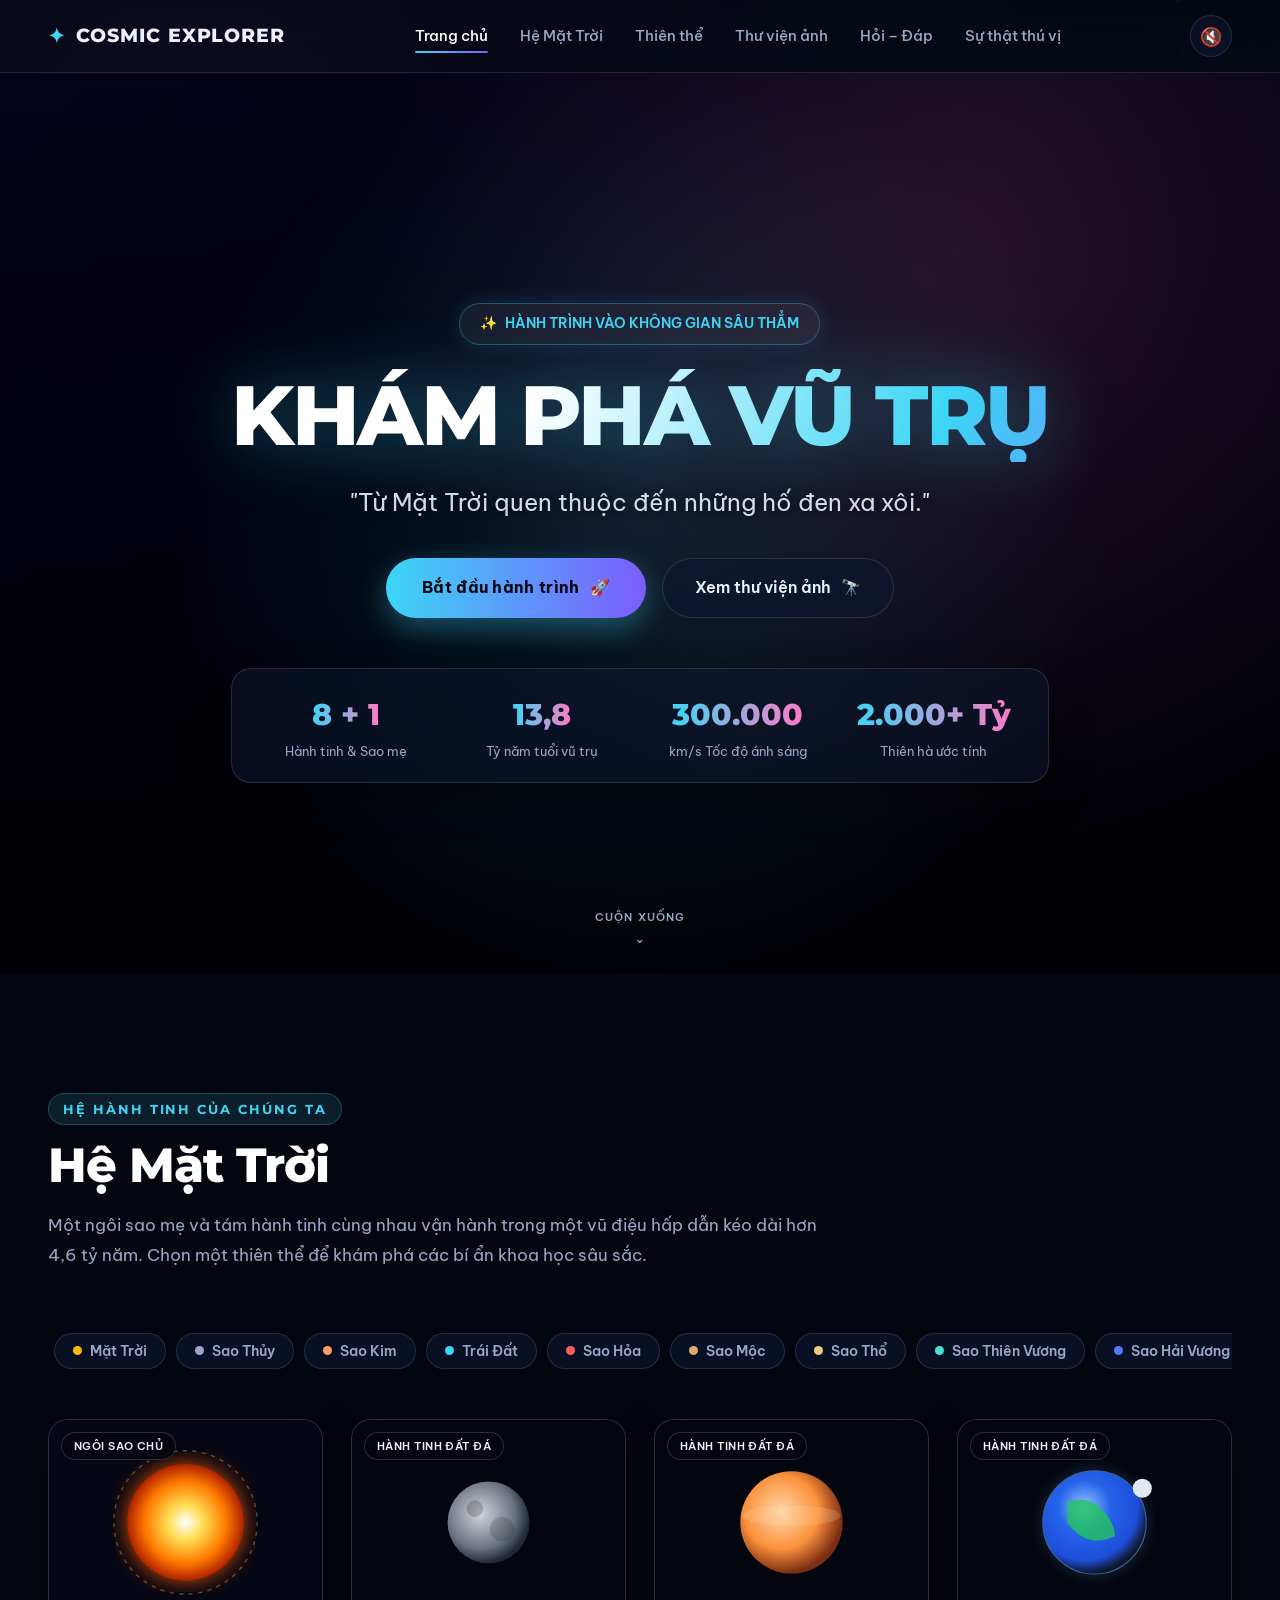
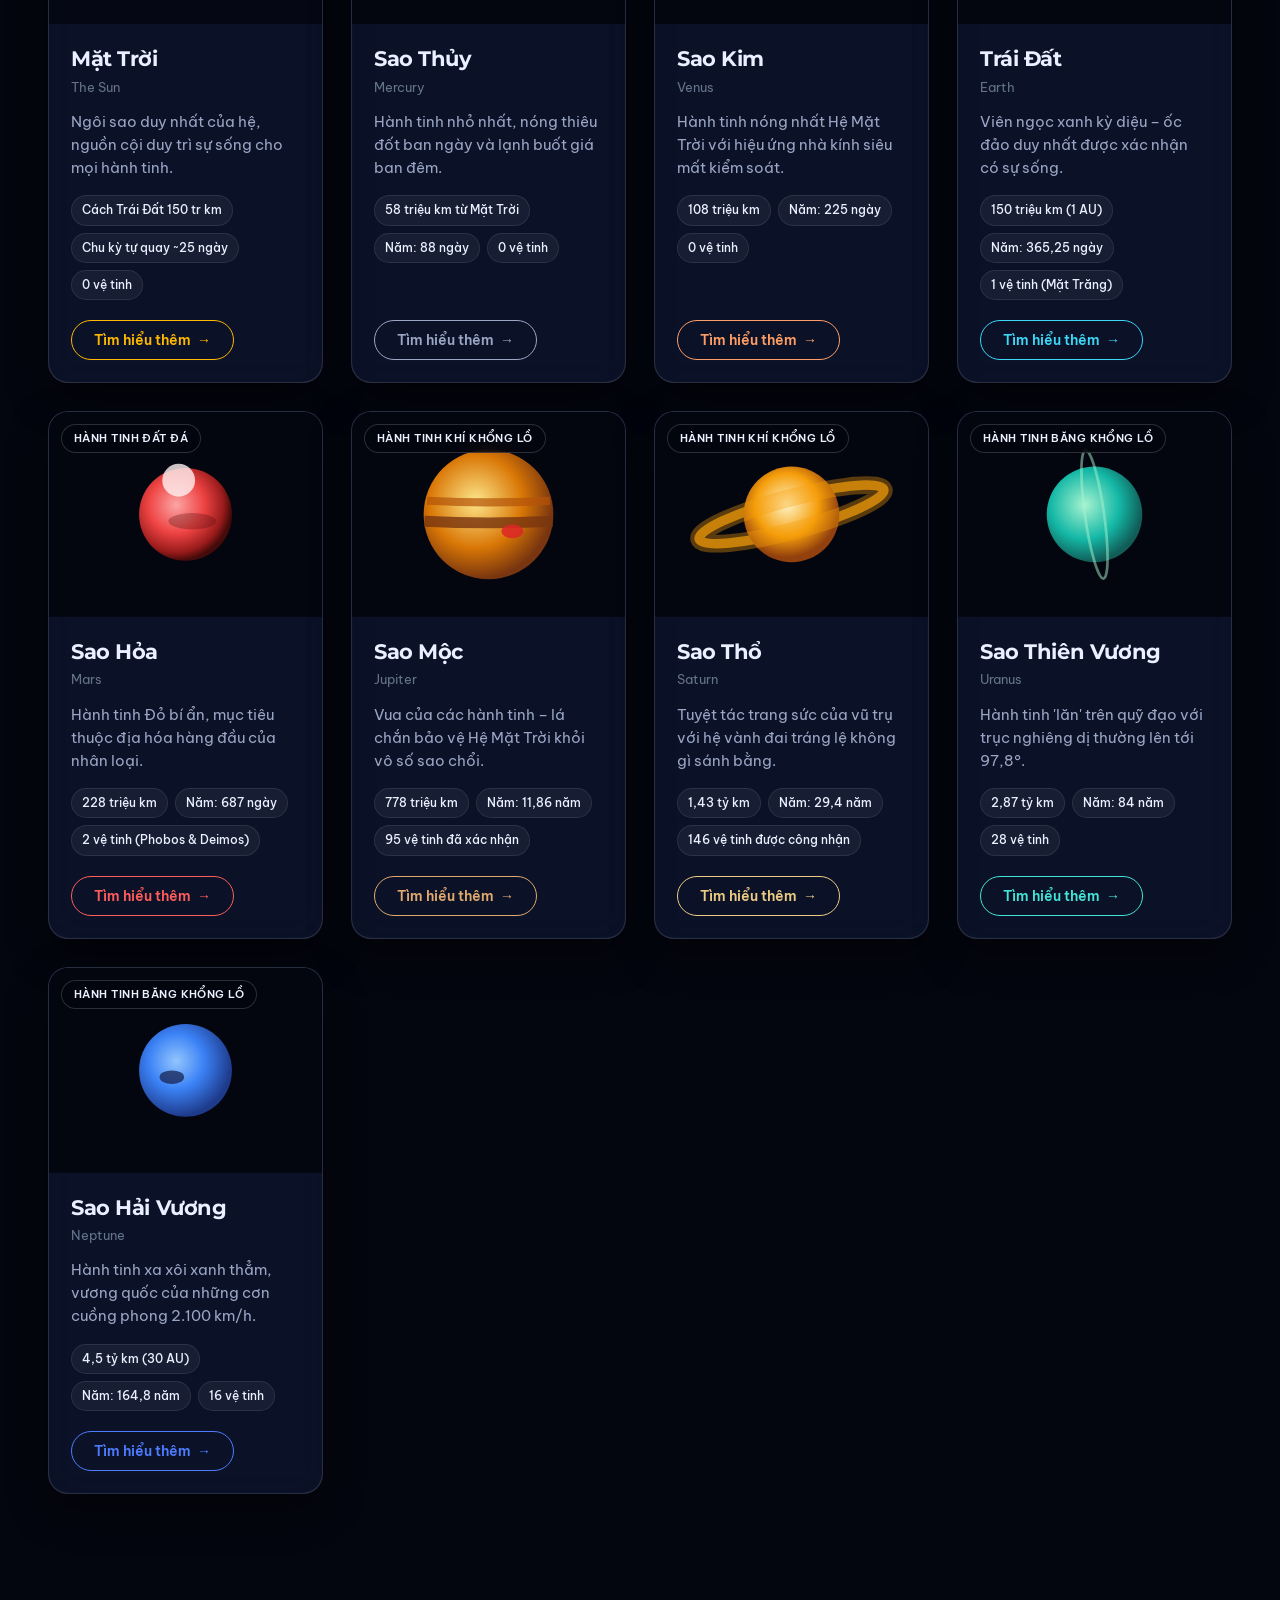
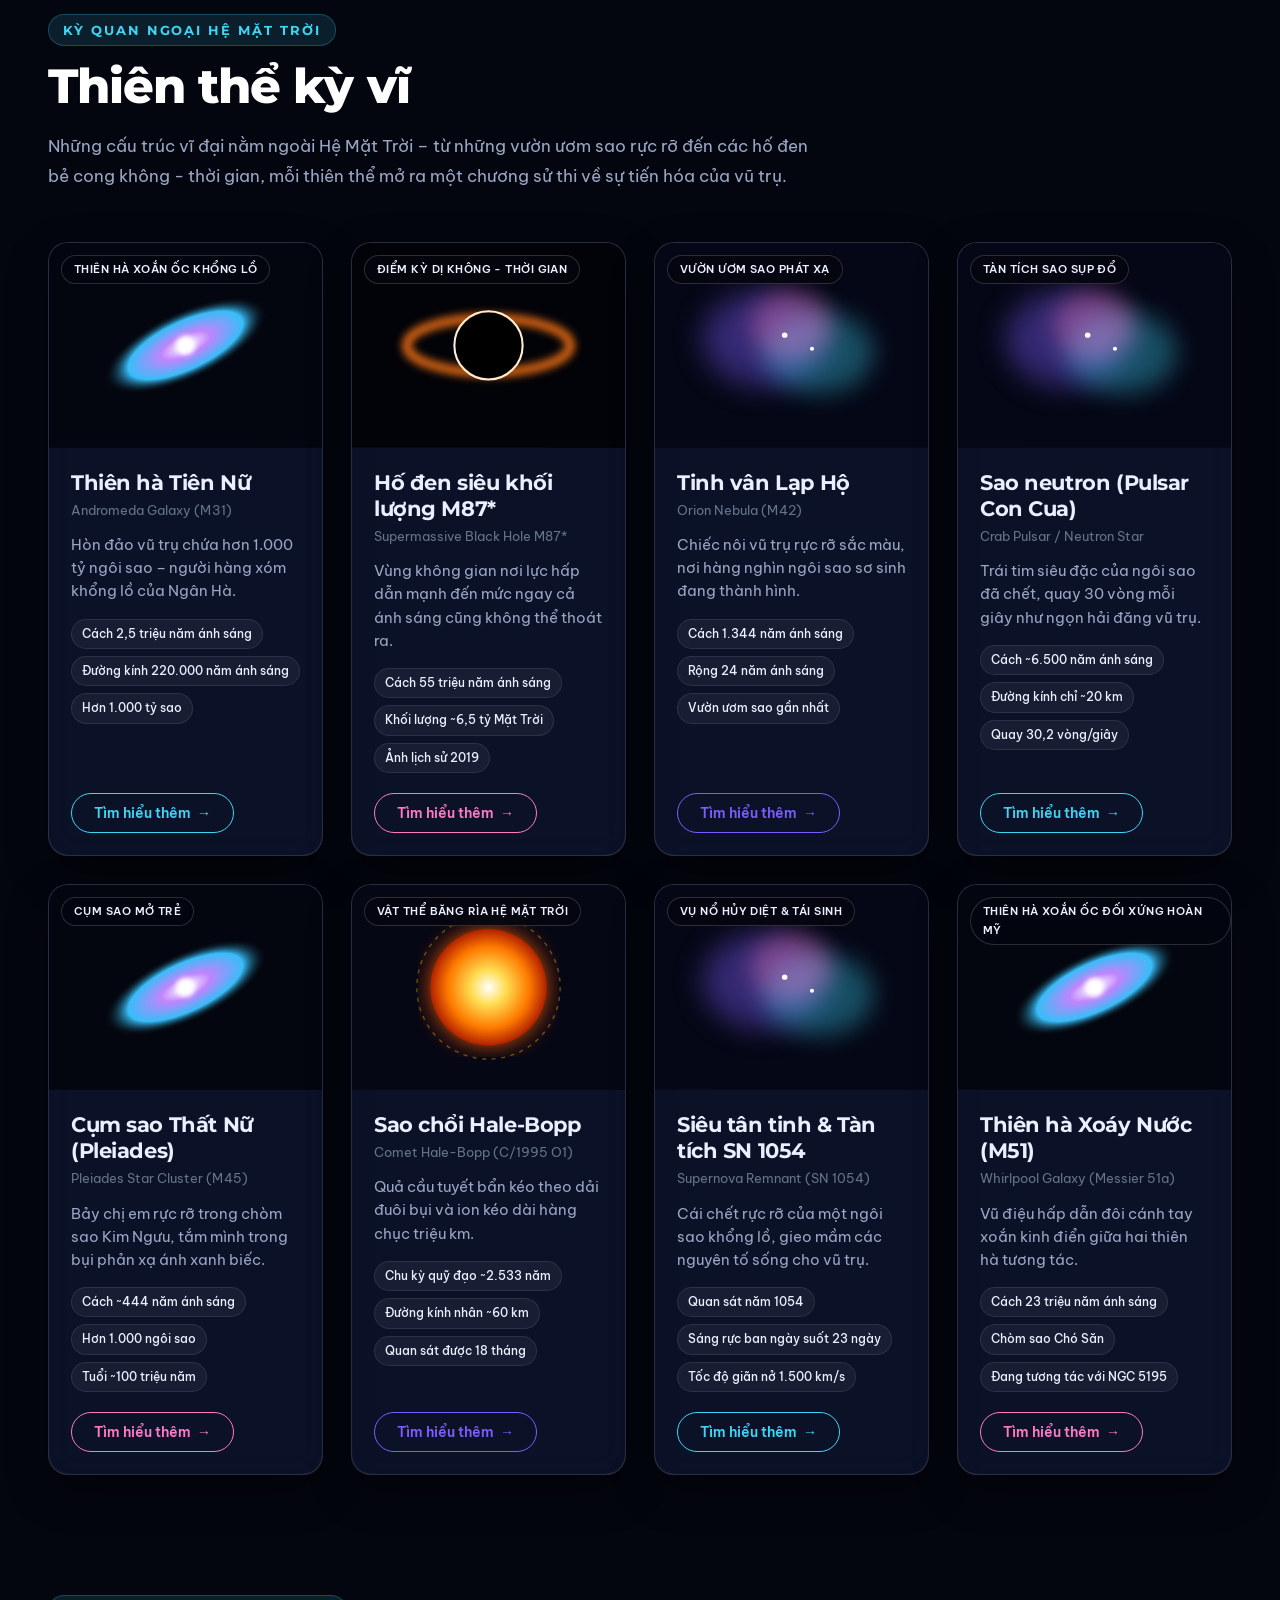
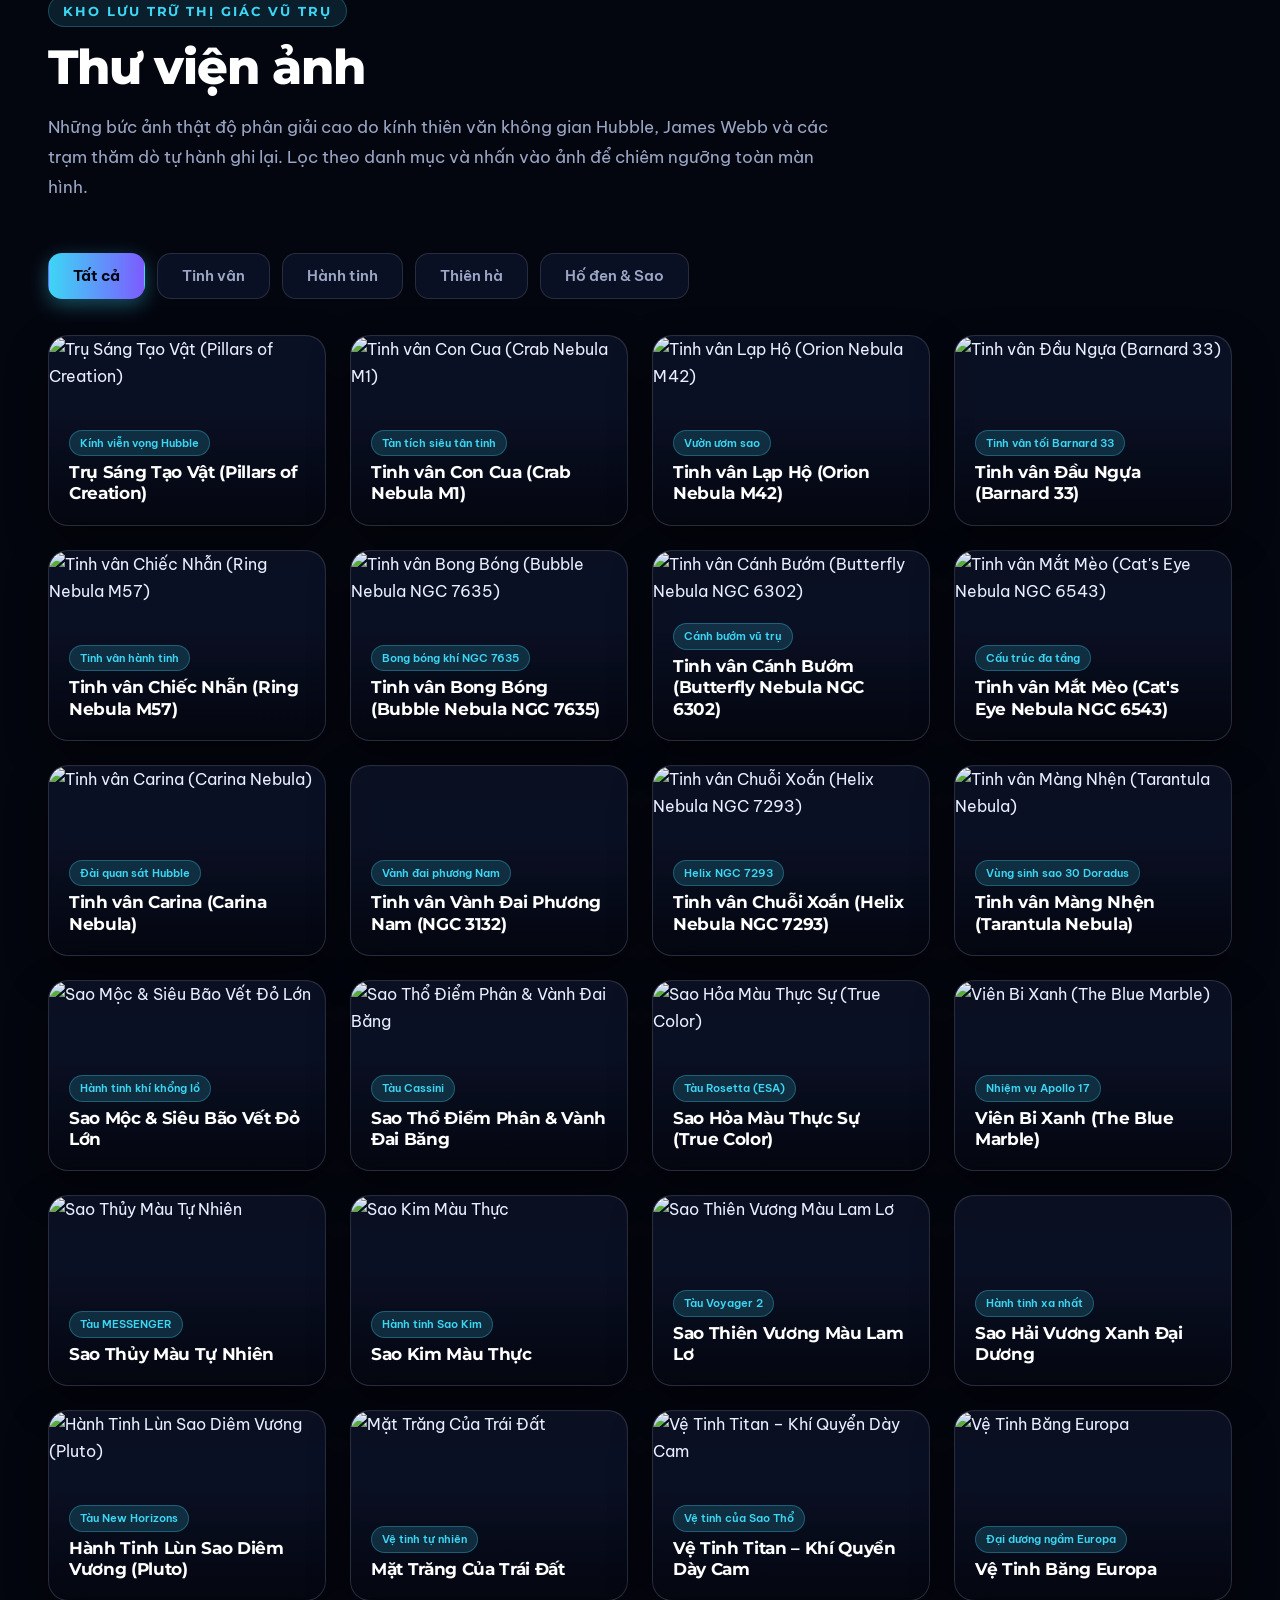
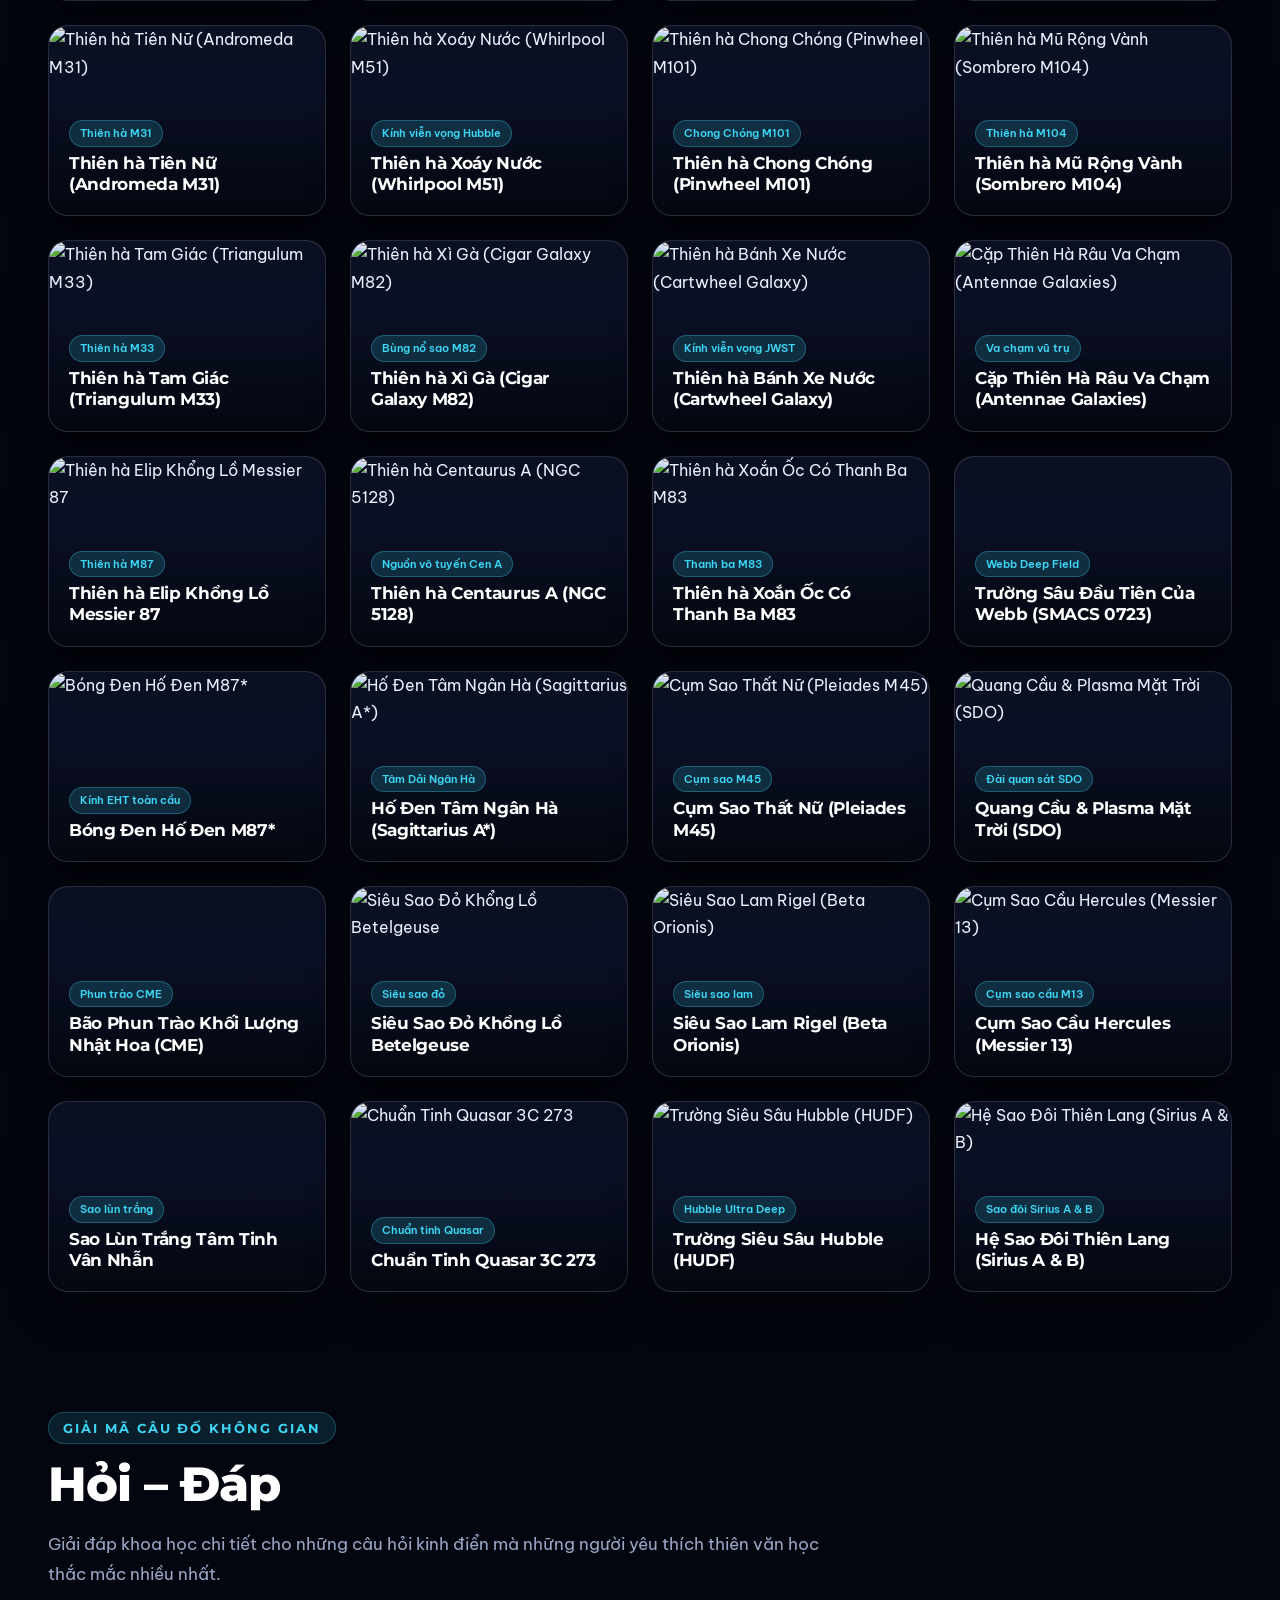
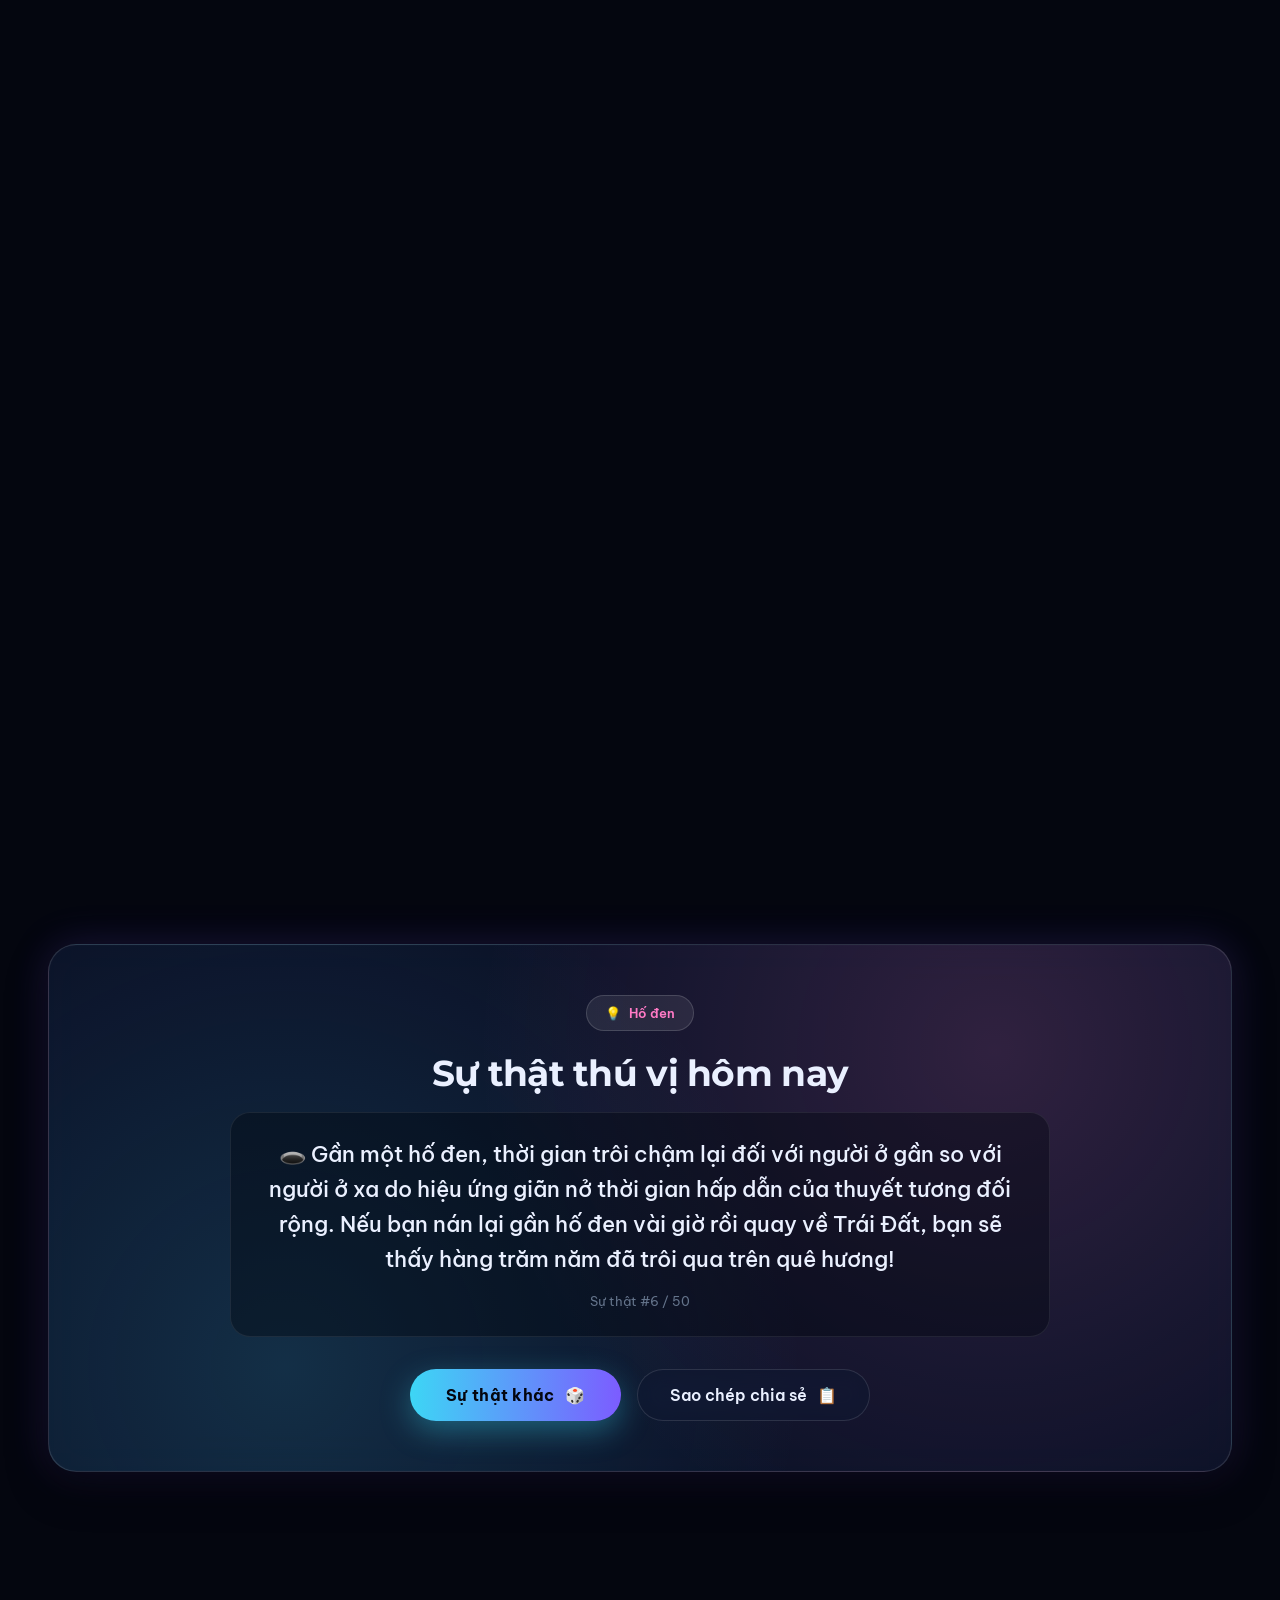
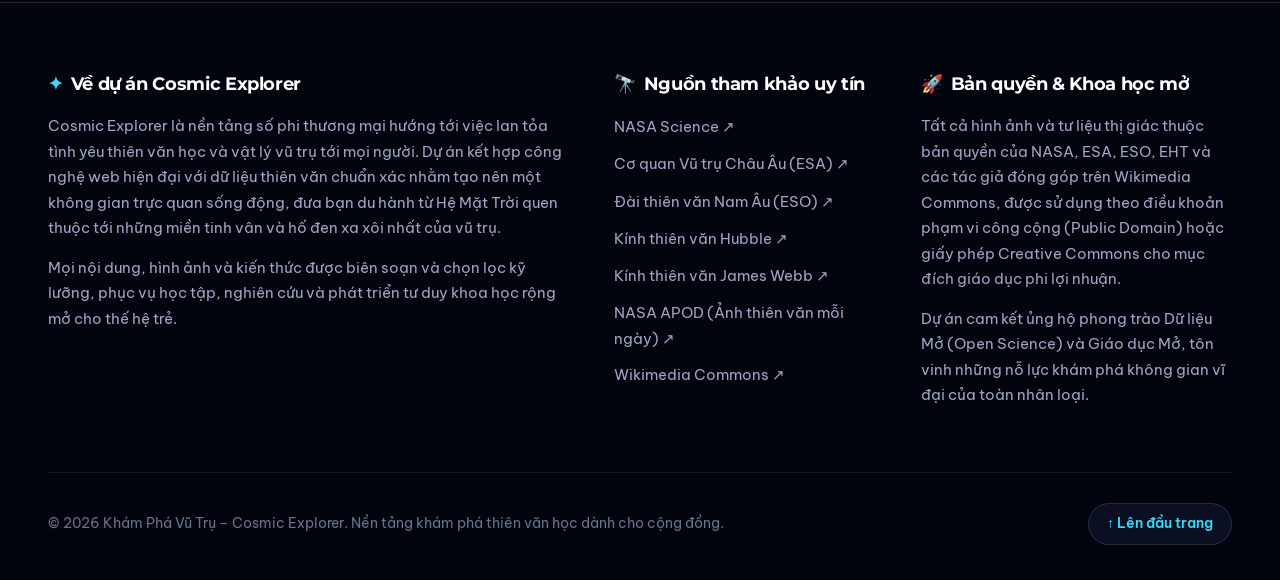
==== cosmos-exploration/index.html @ 5fd6b0ab "Add files via upload" ====
<!DOCTYPE html>
<html lang="vi">
<head>
  <meta charset="utf-8" />
  <meta name="viewport" content="width=device-width, initial-scale=1.0" />
  <title>Khám Phá Vũ Trụ – Cosmic Explorer</title>
  <meta name="description" content="Trang web khám phá vũ trụ chuẩn Dark Space, Futuristic và Glassmorphism: Hệ Mặt Trời, thiên thể kỳ vĩ, thư viện ảnh thiên văn độ phân giải cao và hỏi đáp khoa học." />
  <meta name="theme-color" content="#04060F" />

  <!-- ==========================================================================
       GOOGLE ANALYTICS (GA4)
       Thay thế 'G-XXXXXXXXXX' bằng Measurement ID thực tế của bạn
       ========================================================================== -->
  <script async src="https://www.googletagmanager.com/gtag/js?id=G-XXXXXXXXXX"></script>
  <script>
    window.dataLayer = window.dataLayer || [];
    function gtag(){dataLayer.push(arguments);}
    gtag('js', new Date());

    gtag('config', 'G-XXXXXXXXXX', {
      page_title: 'Khám Phá Vũ Trụ – Cosmic Explorer',
      page_path: window.location.pathname
    });
  </script>

  <!-- Open Graph / SEO -->
  <meta property="og:type" content="website" />
  <meta property="og:title" content="Khám Phá Vũ Trụ – Cosmic Explorer" />
  <meta property="og:description" content="Từ Mặt Trời quen thuộc đến những hố đen xa xôi. Khám phá 8 hành tinh, thiên hà, tinh vân và các bí ẩn vật lý vũ trụ." />

  <!-- Google Fonts: Montserrat & Be Vietnam Pro -->
  <link rel="preconnect" href="https://fonts.googleapis.com" />
  <link rel="preconnect" href="https://fonts.gstatic.com" crossorigin />
  <link href="https://fonts.googleapis.com/css2?family=Be+Vietnam+Pro:ital,wght@0,400;0,500;0,600;0,700;1,400&family=Montserrat:wght@600;700;800;900&display=swap" rel="stylesheet" />

  <!-- Stylesheet -->
  <link rel="stylesheet" href="css/style.css" />
</head>
<body>
  <!-- Canvas nền sao lấp lánh & sao băng rơi -->
  <canvas id="stars-canvas" aria-hidden="true"></canvas>

  <!-- Thanh đo tiến trình cuộn trang -->
  <div id="scroll-progress" aria-hidden="true"></div>

  <!-- ==========================================================================
       NAVBAR (Thanh điều hướng)
       ========================================================================== -->
  <header class="navbar" id="navbar">
    <div class="container nav-wrapper">
      <a href="#home" class="nav-brand" aria-label="Khám Phá Vũ Trụ – Cosmic Explorer - Trang chủ">
        <span class="brand-spark">✦</span>
        <span>COSMIC EXPLORER</span>
      </a>

      <!-- Menu chính -->
      <nav aria-label="Điều hướng chính">
        <ul class="nav-menu" id="nav-menu">
          <li><a href="#home" class="nav-link active">Trang chủ</a></li>
          <li><a href="#solar" class="nav-link">Hệ Mặt Trời</a></li>
          <li><a href="#objects" class="nav-link">Thiên thể</a></li>
          <li><a href="#gallery" class="nav-link">Thư viện ảnh</a></li>
          <li><a href="#faq" class="nav-link">Hỏi – Đáp</a></li>
          <li><a href="#facts" class="nav-link">Sự thật thú vị</a></li>
        </ul>
      </nav>

      <!-- Các nút thao tác góc phải -->
      <div class="nav-actions">
        <button class="btn-sound" id="btn-sound" aria-label="Bật/Tắt âm thanh không gian" title="Bật/Tắt hiệu ứng âm thanh">
          🔇
        </button>
        <button class="btn-burger" id="btn-burger" aria-label="Mở trình đơn chuyển trang" aria-expanded="false">
          <span></span>
          <span></span>
          <span></span>
        </button>
      </div>
    </div>
  </header>

  <!-- ==========================================================================
       HERO SECTION (Trang chủ)
       ========================================================================== -->
  <section class="hero-section" id="home">
    <div class="hero-backdrop" id="hero-backdrop" aria-hidden="true"></div>
    <div class="hero-overlay-glow" aria-hidden="true"></div>

    <div class="container hero-content">
      <div class="hero-badge">
        <span>✨</span>
        <span>HÀNH TRÌNH VÀO KHÔNG GIAN SÂU THẲM</span>
      </div>

      <h1 class="hero-title">KHÁM PHÁ VŨ TRỤ</h1>

      <p class="hero-slogan">
        "Từ Mặt Trời quen thuộc đến những hố đen xa xôi."
      </p>

      <div class="hero-cta-group">
        <a href="#solar" class="btn-primary">
          <span>Bắt đầu hành trình</span>
          <span aria-hidden="true">🚀</span>
        </a>
        <a href="#gallery" class="btn-secondary">
          <span>Xem thư viện ảnh</span>
          <span aria-hidden="true">🔭</span>
        </a>
      </div>

      <!-- Thống kê nhanh nổi bật -->
      <div class="hero-stats-bar">
        <div class="stat-item">
          <span class="stat-number">8 + 1</span>
          <span class="stat-label">Hành tinh & Sao mẹ</span>
        </div>
        <div class="stat-item">
          <span class="stat-number">13,8</span>
          <span class="stat-label">Tỷ năm tuổi vũ trụ</span>
        </div>
        <div class="stat-item">
          <span class="stat-number">300.000</span>
          <span class="stat-label">km/s Tốc độ ánh sáng</span>
        </div>
        <div class="stat-item">
          <span class="stat-number">2.000+ Tỷ</span>
          <span class="stat-label">Thiên hà ước tính</span>
        </div>
      </div>
    </div>

    <!-- Mũi tên gợi ý cuộn -->
    <a href="#solar" class="hero-scroll-indicator" aria-label="Cuộn xuống nội dung tiếp theo">
      <span>Cuộn xuống</span>
      <span aria-hidden="true">⌄</span>
    </a>
  </section>

  <!-- ==========================================================================
       MAIN CONTENT (Nội dung chính)
       ========================================================================== -->
  <main class="container">
    
    <!-- SECTION 1: HỆ MẶT TRỜI -->
    <section id="solar">
      <div class="section-header reveal">
        <span class="section-tag">Hệ hành tinh của chúng ta</span>
        <h2 class="section-title">Hệ Mặt Trời</h2>
        <p class="section-desc">
          Một ngôi sao mẹ và tám hành tinh cùng nhau vận hành trong một vũ điệu hấp dẫn kéo dài hơn 4,6 tỷ năm. Chọn một thiên thể để khám phá các bí ẩn khoa học sâu sắc.
        </p>
      </div>

      <!-- Thanh chọn nhanh thiên thể -->
      <div class="solar-quick-bar" id="solar-quick-bar" role="navigation" aria-label="Phím tắt nhảy tới hành tinh">
        <!-- JS tự động chèn các pill tại đây -->
      </div>

      <!-- Lưới Cards Hệ Mặt Trời -->
      <div class="cards-grid" id="solar-grid">
        <!-- Render bởi JavaScript -->
      </div>
    </section>

    <!-- SECTION 2: THIÊN THỂ NGOÀI HỆ MẶT TRỜI -->
    <section id="objects">
      <div class="section-header reveal">
        <span class="section-tag">Kỳ quan ngoại hệ Mặt Trời</span>
        <h2 class="section-title">Thiên thể kỳ vĩ</h2>
        <p class="section-desc">
          Những cấu trúc vĩ đại nằm ngoài Hệ Mặt Trời – từ những vườn ươm sao rực rỡ đến các hố đen bẻ cong không - thời gian, mỗi thiên thể mở ra một chương sử thi về sự tiến hóa của vũ trụ.
        </p>
      </div>

      <!-- Lưới Cards Thiên thể -->
      <div class="cards-grid" id="objects-grid">
        <!-- Render bởi JavaScript -->
      </div>
    </section>

    <!-- SECTION 3: THƯ VIỆN ẢNH THIÊN VĂN -->
    <section id="gallery">
      <div class="section-header reveal">
        <span class="section-tag">Kho lưu trữ thị giác vũ trụ</span>
        <h2 class="section-title">Thư viện ảnh</h2>
        <p class="section-desc">
          Những bức ảnh thật độ phân giải cao do kính thiên văn không gian Hubble, James Webb và các trạm thăm dò tự hành ghi lại. Lọc theo danh mục và nhấn vào ảnh để chiêm ngưỡng toàn màn hình.
        </p>
      </div>

      <!-- Bộ lọc danh mục Gallery -->
      <div class="gallery-tabs" id="gallery-tabs" role="tablist" aria-label="Bộ lọc danh mục thư viện ảnh">
        <!-- Render bởi JavaScript -->
      </div>

      <!-- Lưới hiển thị ảnh -->
      <div class="gallery-grid" id="gallery-grid">
        <!-- Render bởi JavaScript -->
      </div>
    </section>

    <!-- SECTION 4: HỎI – ĐÁP VỀ VŨ TRỤ -->
    <section id="faq">
      <div class="section-header reveal">
        <span class="section-tag">Giải mã câu đố không gian</span>
        <h2 class="section-title">Hỏi – Đáp</h2>
        <p class="section-desc">
          Giải đáp khoa học chi tiết cho những câu hỏi kinh điển mà những người yêu thích thiên văn học thắc mắc nhiều nhất.
        </p>
      </div>

      <!-- Lưới thẻ câu hỏi FAQ -->
      <div class="faq-grid" id="faq-grid">
        <!-- Render bởi JavaScript -->
      </div>
    </section>

    <!-- SECTION 5: SỰ THẬT THÚ VỊ -->
    <section id="facts">
      <div class="fact-section-wrapper reveal">
        <div class="fact-badge">
          <span>💡</span>
          <span id="fact-category">Hệ Mặt Trời</span>
        </div>

        <h3 class="fact-title">Sự thật thú vị hôm nay</h3>

        <div class="fact-display-box" id="fact-display-box">
          <p class="fact-text" id="fact-text">Đang tải sự thật vũ trụ...</p>
          <div class="fact-meta">
            <span id="fact-counter">Sự thật #1 / 50</span>
          </div>
        </div>

        <div class="fact-controls">
          <button class="btn-primary" id="btn-next-fact">
            <span>Sự thật khác</span>
            <span aria-hidden="true">🎲</span>
          </button>
          <button class="btn-secondary" id="btn-copy-fact" aria-label="Sao chép sự thật thú vị này">
            <span>Sao chép chia sẻ</span>
            <span aria-hidden="true">📋</span>
          </button>
        </div>
      </div>
    </section>

  </main>

  <!-- ==========================================================================
       FOOTER (Chân trang)
       ========================================================================== -->
  <footer class="footer">
    <div class="container">
      <div class="footer-grid">
        
        <!-- Cột 1: Giới thiệu dự án -->
        <div class="footer-col">
          <h4>
            <span style="color: var(--cy);">✦</span>
            <span>Về dự án Cosmic Explorer</span>
          </h4>
          <p>
            Cosmic Explorer là nền tảng số phi thương mại hướng tới việc lan tỏa tình yêu thiên văn học và vật lý vũ trụ tới mọi người. Dự án kết hợp công nghệ web hiện đại với dữ liệu thiên văn chuẩn xác nhằm tạo nên một không gian trực quan sống động, đưa bạn du hành từ Hệ Mặt Trời quen thuộc tới những miền tinh vân và hố đen xa xôi nhất của vũ trụ.
          </p>
          <p>
            Mọi nội dung, hình ảnh và kiến thức được biên soạn và chọn lọc kỹ lưỡng, phục vụ học tập, nghiên cứu và phát triển tư duy khoa học rộng mở cho thế hệ trẻ.
          </p>
        </div>

        <!-- Cột 2: Nguồn dữ liệu khoa học -->
        <div class="footer-col">
          <h4>
            <span style="color: var(--vi);">🔭</span>
            <span>Nguồn tham khảo uy tín</span>
          </h4>
          <ul class="footer-links-list">
            <li><a href="https://science.nasa.gov" target="_blank" rel="noopener noreferrer">NASA Science ↗</a></li>
            <li><a href="https://www.esa.int" target="_blank" rel="noopener noreferrer">Cơ quan Vũ trụ Châu Âu (ESA) ↗</a></li>
            <li><a href="https://www.eso.org" target="_blank" rel="noopener noreferrer">Đài thiên văn Nam Âu (ESO) ↗</a></li>
            <li><a href="https://hubblesite.org" target="_blank" rel="noopener noreferrer">Kính thiên văn Hubble ↗</a></li>
            <li><a href="https://webbtelescope.org" target="_blank" rel="noopener noreferrer">Kính thiên văn James Webb ↗</a></li>
            <li><a href="https://apod.nasa.gov" target="_blank" rel="noopener noreferrer">NASA APOD (Ảnh thiên văn mỗi ngày) ↗</a></li>
            <li><a href="https://commons.wikimedia.org" target="_blank" rel="noopener noreferrer">Wikimedia Commons ↗</a></li>
          </ul>
        </div>

        <!-- Cột 3: Bản quyền & Khoa học mở -->
        <div class="footer-col">
          <h4>
            <span style="color: var(--pk);">🚀</span>
            <span>Bản quyền & Khoa học mở</span>
          </h4>
          <p>
            Tất cả hình ảnh và tư liệu thị giác thuộc bản quyền của NASA, ESA, ESO, EHT và các tác giả đóng góp trên Wikimedia Commons, được sử dụng theo điều khoản phạm vi công cộng (Public Domain) hoặc giấy phép Creative Commons cho mục đích giáo dục phi lợi nhuận.
          </p>
          <p>
            Dự án cam kết ủng hộ phong trào Dữ liệu Mở (Open Science) và Giáo dục Mở, tôn vinh những nỗ lực khám phá không gian vĩ đại của toàn nhân loại.
          </p>
        </div>

      </div>

      <!-- Thanh đáy footer -->
      <div class="footer-bottom-bar">
        <div>
          © 2026 Khám Phá Vũ Trụ – Cosmic Explorer. Nền tảng khám phá thiên văn học dành cho cộng đồng.
        </div>
        <a href="#home" class="btn-back-to-top" aria-label="Cuộn lên đầu trang">
          <span>↑ Lên đầu trang</span>
        </a>
      </div>
    </div>
  </footer>

  <!-- ==========================================================================
       MODAL CHI TIẾT (Detail Modal)
       ========================================================================== -->
  <div class="modal-overlay" id="detail-modal" role="dialog" aria-modal="true" aria-labelledby="modal-title">
    <div class="modal-container">
      <button class="modal-close-btn" aria-label="Đóng cửa sổ chi tiết">✕</button>
      
      <!-- Khung ảnh thiên thể -->
      <div class="modal-media-frame" id="modal-media"></div>

      <!-- Nội dung chi tiết -->
      <div class="modal-content-body">
        <div class="modal-header-meta">
          <span class="card-type-badge" id="modal-type-badge">Hành tinh</span>
        </div>
        <h3 class="modal-title" id="modal-title">Tiêu đề thiên thể</h3>
        <p class="modal-text" id="modal-text">Nội dung giải thích khoa học chi tiết...</p>

        <!-- Hộp sự thật thú vị độc đáo -->
        <div class="modal-funfact-box" id="modal-funfact">
          <div class="modal-funfact-title" id="modal-funfact-title">✨ Bạn có biết?</div>
          <div class="modal-funfact-content" id="modal-funfact-content"></div>
        </div>

        <!-- Bảng thông số khoa học -->
        <div class="stats-table-wrapper">
          <h4 class="stats-table-title" id="modal-stats-title">
            <span>📊</span>
            <span>Thông số vật lý & thiên văn</span>
          </h4>
          <table class="stats-table">
            <tbody id="modal-stats-rows"></tbody>
          </table>
        </div>

        <small class="modal-credit" id="modal-credit"></small>
      </div>
    </div>
  </div>

  <!-- ==========================================================================
       LIGHTBOX PHÓNG TO ẢNH (Gallery Lightbox)
       ========================================================================== -->
  <div class="modal-overlay" id="lightbox-modal" role="dialog" aria-modal="true" aria-labelledby="lightbox-title">
    <div class="modal-container" style="max-width: 1040px; background: #070B18;">
      <button class="modal-close-btn" aria-label="Đóng ảnh phóng to">✕</button>
      
      <!-- Nút điều hướng Trước / Sau -->
      <button class="lightbox-nav-btn" id="lightbox-prev" aria-label="Xem ảnh trước">‹</button>
      <button class="lightbox-nav-btn" id="lightbox-next" aria-label="Xem ảnh sau">›</button>

      <!-- Khung ảnh lớn -->
      <div class="modal-media-frame" id="lightbox-media" style="max-height: 60vh;"></div>

      <!-- Thông tin ảnh -->
      <div class="modal-content-body" style="padding: 24px 30px;">
        <div style="display: flex; justify-content: space-between; align-items: center; margin-bottom: 8px;">
          <span class="card-type-badge" id="lightbox-badge">Tinh vân</span>
          <span style="font-size: 13px; color: var(--mute);" id="lightbox-counter">Ảnh 1 / 16</span>
        </div>
        <h3 class="modal-title" id="lightbox-title" style="font-size: 24px; margin-bottom: 8px;"></h3>
        <p class="modal-text" id="lightbox-desc" style="font-size: 15px; margin-bottom: 12px;"></p>
        <small class="modal-credit" id="lightbox-credit" style="margin-top: 10px;"></small>
      </div>
    </div>
  </div>

  <!-- Scripts -->
  <script src="js/data.js"></script>
  <script src="js/app.js"></script>
</body>
</html>
---- cosmos-exploration/css/style.css ----
/* ==========================================================================
   KHÁM PHÁ VŨ TRỤ – COSMOS EXPLORATION
   Design System: Dark Space – Futuristic – Modern – Glassmorphism
   Colors: #04060F, #0A1022, Cyan #3DD6F5, Violet #7C5CFF, Pink #FF7AC6
   Typography: Montserrat (Headings/Stats) & Be Vietnam Pro (Body/UI)
   ========================================================================== */

/* --- Biến CSS toàn cục --- */
:root {
  --bg-space: #04060F;
  --bg-deep: #0A1022;
  --bg-surface: #0E162E;
  
  --cy: #3DD6F5;
  --cy-glow: rgba(61, 214, 245, 0.4);
  --cy-subtle: rgba(61, 214, 245, 0.12);
  
  --vi: #7C5CFF;
  --vi-glow: rgba(124, 92, 255, 0.4);
  --vi-subtle: rgba(124, 92, 255, 0.12);
  
  --pk: #FF7AC6;
  --pk-glow: rgba(255, 122, 198, 0.4);
  --pk-subtle: rgba(255, 122, 198, 0.12);
  
  --ivory: #EAF0FF;
  --mute: #9AA6C4;
  --mute-dark: #64748B;
  
  --line: rgba(255, 255, 255, 0.12);
  --line-strong: rgba(255, 255, 255, 0.22);
  --glass: rgba(14, 22, 46, 0.65);
  --glass-card: rgba(15, 25, 52, 0.68);
  --glass-hover: rgba(25, 40, 80, 0.82);
  
  --font-heading: 'Montserrat', -apple-system, BlinkMacSystemFont, 'Segoe UI', Roboto, sans-serif;
  --font-body: 'Be Vietnam Pro', -apple-system, BlinkMacSystemFont, 'Segoe UI', Roboto, sans-serif;
  
  --radius-xs: 8px;
  --radius-sm: 14px;
  --radius-md: 20px;
  --radius-lg: 28px;
  --radius-full: 9999px;
  
  --shadow-card: 0 16px 40px rgba(0, 0, 0, 0.45), 0 0 1px rgba(255, 255, 255, 0.15) inset;
  --shadow-glow-cyan: 0 0 35px rgba(61, 214, 245, 0.35);
  --shadow-glow-violet: 0 0 35px rgba(124, 92, 255, 0.35);
  --shadow-glow-pink: 0 0 35px rgba(255, 122, 198, 0.35);
  
  --trans-fast: 0.2s cubic-bezier(0.16, 1, 0.3, 1);
  --trans-normal: 0.35s cubic-bezier(0.16, 1, 0.3, 1);
  --trans-slow: 0.6s cubic-bezier(0.16, 1, 0.3, 1);
}

/* --- Reset & Thiết lập cơ bản --- */
*, *::before, *::after {
  box-sizing: border-box;
  margin: 0;
  padding: 0;
}

html {
  scroll-behavior: smooth;
  scroll-padding-top: 80px;
  color-scheme: dark;
}

body {
  font-family: var(--font-body);
  font-size: 16px;
  line-height: 1.7;
  color: var(--ivory);
  background-color: var(--bg-space);
  background-image: 
    radial-gradient(1200px 800px at 15% 10%, rgba(124, 92, 255, 0.22), transparent 70%),
    radial-gradient(1000px 700px at 85% 35%, rgba(61, 214, 245, 0.18), transparent 65%),
    radial-gradient(900px 800px at 25% 75%, rgba(255, 122, 198, 0.16), transparent 70%),
    radial-gradient(800px 600px at 75% 90%, rgba(124, 92, 255, 0.18), transparent 65%),
    linear-gradient(180deg, var(--bg-space) 0%, var(--bg-deep) 100%);
  background-attachment: fixed;
  min-height: 100vh;
  overflow-x: hidden;
  position: relative;
  -webkit-font-smoothing: antialiased;
  -moz-osx-font-smoothing: grayscale;
}

/* --- Typography --- */
h1, h2, h3, h4, h5, h6 {
  font-family: var(--font-heading);
  font-weight: 700;
  line-height: 1.25;
  color: var(--ivory);
  letter-spacing: -0.02em;
}

p {
  color: var(--mute);
}

a {
  color: inherit;
  text-decoration: none;
  transition: var(--trans-fast);
}

button {
  font-family: inherit;
  border: none;
  background: none;
  cursor: pointer;
  color: inherit;
}

img {
  max-width: 100%;
  height: auto;
  display: block;
}

/* --- Focus states hỗ trợ A11y --- */
:focus-visible {
  outline: 3px solid var(--pk);
  outline-offset: 3px;
  border-radius: var(--radius-xs);
}

/* --- Khung canvas nền sao tương tác --- */
#stars-canvas {
  position: fixed;
  inset: 0;
  width: 100%;
  height: 100%;
  z-index: 0;
  pointer-events: none;
}

/* --- Thanh tiến trình cuộn trang --- */
#scroll-progress {
  position: fixed;
  top: 0;
  left: 0;
  height: 3px;
  width: 0%;
  background: linear-gradient(90deg, var(--cy), var(--vi), var(--pk));
  box-shadow: 0 0 10px var(--cy);
  z-index: 100;
  transition: width 0.1s ease-out;
}

/* --- Container bọc bố cục --- */
.container {
  max-width: 1320px;
  margin: 0 auto;
  padding: 0 24px;
  position: relative;
  z-index: 1;
}

@media (min-width: 1024px) {
  .container {
    padding: 0 48px;
  }
}

/* ==========================================================================
   NAVBAR (Thanh điều hướng cố định)
   ========================================================================== */
.navbar {
  position: sticky;
  top: 0;
  z-index: 90;
  background: rgba(4, 6, 15, 0.72);
  backdrop-filter: blur(20px);
  -webkit-backdrop-filter: blur(20px);
  border-bottom: 1px solid var(--line);
  transition: background var(--trans-normal), border-color var(--trans-normal);
}

.navbar.scrolled {
  background: rgba(4, 6, 15, 0.92);
  border-bottom-color: rgba(61, 214, 245, 0.25);
  box-shadow: 0 10px 30px rgba(0, 0, 0, 0.5);
}

.nav-wrapper {
  display: flex;
  align-items: center;
  justify-content: space-between;
  height: 72px;
}

.nav-brand {
  display: flex;
  align-items: center;
  gap: 10px;
  font-family: var(--font-heading);
  font-weight: 800;
  font-size: 19px;
  letter-spacing: 0.05em;
  color: var(--ivory);
}

.nav-brand .brand-spark {
  color: var(--cy);
  font-size: 20px;
  animation: pulse-glow 2.5s infinite;
  display: inline-block;
}

@keyframes pulse-glow {
  0%, 100% { transform: scale(1); filter: drop-shadow(0 0 4px var(--cy)); }
  50% { transform: scale(1.25); filter: drop-shadow(0 0 12px var(--pk)); color: var(--pk); }
}

.nav-menu {
  display: flex;
  align-items: center;
  gap: 32px;
  list-style: none;
}

.nav-link {
  font-size: 15px;
  font-weight: 500;
  color: var(--mute);
  padding: 8px 0;
  position: relative;
  transition: color var(--trans-fast);
}

.nav-link::after {
  content: '';
  position: absolute;
  bottom: 0;
  left: 0;
  width: 0;
  height: 2px;
  background: linear-gradient(90deg, var(--cy), var(--vi));
  border-radius: var(--radius-full);
  transition: width var(--trans-normal);
}

.nav-link:hover,
.nav-link.active {
  color: #FFFFFF;
}

.nav-link:hover::after,
.nav-link.active::after {
  width: 100%;
}

.nav-actions {
  display: flex;
  align-items: center;
  gap: 14px;
}

/* Nút điều khiển âm thanh vũ trụ tinh tế */
.btn-sound {
  display: flex;
  align-items: center;
  justify-content: center;
  width: 42px;
  height: 42px;
  border-radius: var(--radius-full);
  border: 1px solid var(--line);
  background: var(--glass);
  color: var(--mute);
  font-size: 18px;
  transition: var(--trans-fast);
}

.btn-sound:hover {
  color: var(--cy);
  border-color: var(--cy);
  background: var(--cy-subtle);
  transform: translateY(-2px);
}

/* Nút burger mobile */
.btn-burger {
  display: none;
  flex-direction: column;
  justify-content: center;
  align-items: center;
  gap: 5px;
  width: 44px;
  height: 44px;
  border-radius: var(--radius-xs);
  border: 1px solid var(--line);
  background: var(--glass);
  cursor: pointer;
  z-index: 95;
}

.btn-burger span {
  display: block;
  width: 20px;
  height: 2px;
  background-color: var(--ivory);
  transition: transform var(--trans-normal), opacity var(--trans-fast);
}

.btn-burger.active span:nth-child(1) {
  transform: translateY(7px) rotate(45deg);
}

.btn-burger.active span:nth-child(2) {
  opacity: 0;
}

.btn-burger.active span:nth-child(3) {
  transform: translateY(-7px) rotate(-45deg);
}

@media (max-width: 900px) {
  .btn-burger {
    display: flex;
  }
  
  .nav-menu {
    position: fixed;
    top: 72px;
    left: 0;
    right: 0;
    background: rgba(4, 6, 15, 0.97);
    backdrop-filter: blur(24px);
    -webkit-backdrop-filter: blur(24px);
    border-bottom: 1px solid var(--line);
    flex-direction: column;
    gap: 0;
    padding: 16px 24px 28px;
    transform: translateY(-120%);
    opacity: 0;
    pointer-events: none;
    transition: transform 0.4s cubic-bezier(0.16, 1, 0.3, 1), opacity 0.3s ease;
  }
  
  .nav-menu.open {
    transform: translateY(0);
    opacity: 1;
    pointer-events: auto;
  }
  
  .nav-menu li {
    width: 100%;
  }
  
  .nav-link {
    display: block;
    padding: 14px 0;
    font-size: 17px;
    border-bottom: 1px solid rgba(255, 255, 255, 0.06);
  }
}

/* ==========================================================================
   HERO SECTION (Trang chủ)
   ========================================================================== */
.hero-section {
  min-height: 100vh;
  position: relative;
  display: flex;
  align-items: center;
  justify-content: center;
  text-align: center;
  padding: 100px 0 60px;
  overflow: hidden;
}

.hero-backdrop {
  position: absolute;
  inset: -10% -5%;
  background: 
    linear-gradient(180deg, rgba(4, 6, 15, 0.3) 0%, rgba(4, 6, 15, 0.85) 90%),
    url('https://commons.wikimedia.org/wiki/Special:FilePath/Pillars_of_creation_2014_HST_WFC3-UVIS_full-res_denoised.jpg?width=1600') center/cover no-repeat,
    linear-gradient(135deg, #18133E, #0A1022);
  filter: contrast(1.1) brightness(0.7);
  z-index: 0;
  will-change: transform;
}

.hero-overlay-glow {
  position: absolute;
  inset: 0;
  background: 
    radial-gradient(circle at 50% 50%, rgba(61, 214, 245, 0.12), transparent 60%),
    radial-gradient(circle at 75% 20%, rgba(255, 122, 198, 0.14), transparent 50%);
  pointer-events: none;
}

.hero-content {
  position: relative;
  z-index: 2;
  max-width: 960px;
  margin: 0 auto;
}

.hero-badge {
  display: inline-flex;
  align-items: center;
  gap: 8px;
  padding: 8px 20px;
  border-radius: var(--radius-full);
  background: rgba(255, 255, 255, 0.06);
  border: 1px solid rgba(61, 214, 245, 0.3);
  backdrop-filter: blur(12px);
  color: var(--cy);
  font-size: 14px;
  font-weight: 600;
  margin-bottom: 24px;
  box-shadow: 0 0 20px rgba(61, 214, 245, 0.15);
  animation: float-soft 4s ease-in-out infinite;
}

@keyframes float-soft {
  0%, 100% { transform: translateY(0); }
  50% { transform: translateY(-6px); }
}

.hero-title {
  font-size: clamp(38px, 8vw, 84px);
  font-weight: 800;
  letter-spacing: -0.03em;
  line-height: 1.1;
  margin-bottom: 20px;
  background: linear-gradient(110deg, #FFFFFF 15%, var(--cy) 35%, var(--vi) 55%, var(--pk) 75%, #FFFFFF 95%);
  background-size: 250% 100%;
  -webkit-background-clip: text;
  background-clip: text;
  color: transparent;
  animation: shimmer-title 7s linear infinite;
  filter: drop-shadow(0 0 35px rgba(61, 214, 245, 0.4));
}

@keyframes shimmer-title {
  0% { background-position: 250% 0; }
  100% { background-position: -250% 0; }
}

.hero-slogan {
  font-size: clamp(18px, 3vw, 24px);
  font-weight: 400;
  color: var(--ivory);
  opacity: 0.9;
  max-width: 720px;
  margin: 0 auto 36px;
  text-shadow: 0 2px 10px rgba(0, 0, 0, 0.7);
}

.hero-cta-group {
  display: flex;
  align-items: center;
  justify-content: center;
  gap: 16px;
  flex-wrap: wrap;
  margin-bottom: 50px;
}

/* Nút CTA chuẩn Glassmorphism Futuristic */
.btn-primary {
  display: inline-flex;
  align-items: center;
  gap: 10px;
  padding: 16px 36px;
  border-radius: var(--radius-full);
  background: linear-gradient(90deg, var(--cy), var(--vi));
  color: #04060F;
  font-weight: 700;
  font-size: 16px;
  letter-spacing: 0.02em;
  box-shadow: 0 10px 30px rgba(61, 214, 245, 0.35);
  transition: transform var(--trans-fast), box-shadow var(--trans-fast), color var(--trans-fast);
  cursor: pointer;
}

.btn-primary:hover {
  transform: translateY(-4px) scale(1.02);
  box-shadow: 0 15px 40px rgba(124, 92, 255, 0.55), 0 0 25px rgba(61, 214, 245, 0.6);
  color: #FFFFFF;
}

.btn-secondary {
  display: inline-flex;
  align-items: center;
  gap: 10px;
  padding: 15px 32px;
  border-radius: var(--radius-full);
  background: var(--glass);
  border: 1px solid var(--line);
  backdrop-filter: blur(12px);
  color: var(--ivory);
  font-weight: 600;
  font-size: 16px;
  transition: var(--trans-fast);
}

.btn-secondary:hover {
  border-color: var(--cy);
  background: rgba(61, 214, 245, 0.1);
  transform: translateY(-3px);
  color: var(--cy);
}

/* Thống kê nhanh nổi bật ở Hero */
.hero-stats-bar {
  display: grid;
  grid-template-columns: repeat(4, 1fr);
  gap: 16px;
  max-width: 860px;
  margin: 0 auto;
  padding: 20px 24px;
  border-radius: var(--radius-md);
  background: rgba(14, 22, 46, 0.6);
  border: 1px solid var(--line);
  backdrop-filter: blur(16px);
  box-shadow: var(--shadow-card);
}

.stat-item {
  display: flex;
  flex-direction: column;
  align-items: center;
}

.stat-number {
  font-family: var(--font-heading);
  font-size: clamp(20px, 3.5vw, 30px);
  font-weight: 800;
  background: linear-gradient(90deg, var(--cy), var(--pk));
  -webkit-background-clip: text;
  background-clip: text;
  color: transparent;
}

.stat-label {
  font-size: 13px;
  color: var(--mute);
  text-align: center;
}

@media (max-width: 680px) {
  .hero-stats-bar {
    grid-template-columns: repeat(2, 1fr);
    gap: 20px 12px;
  }
}

.hero-scroll-indicator {
  position: absolute;
  bottom: 24px;
  left: 50%;
  transform: translateX(-50%);
  color: var(--cy);
  font-size: 26px;
  display: flex;
  flex-direction: column;
  align-items: center;
  gap: 4px;
  animation: bounce-scroll 2s infinite ease-in-out;
  cursor: pointer;
  z-index: 5;
}

.hero-scroll-indicator span {
  font-size: 11px;
  font-weight: 600;
  letter-spacing: 0.1em;
  text-transform: uppercase;
  color: var(--mute);
}

@keyframes bounce-scroll {
  0%, 20%, 50%, 80%, 100% { transform: translate(-50%, 0); }
  40% { transform: translate(-50%, -10px); }
  60% { transform: translate(-50%, -5px); }
}

/* ==========================================================================
   CÁC SECTION CHUNG & TIÊU ĐỀ
   ========================================================================== */
section {
  padding: 120px 0 0;
  position: relative;
}

.section-header {
  margin-bottom: 50px;
  max-width: 780px;
}

.section-tag {
  display: inline-block;
  font-family: var(--font-heading);
  font-size: 13px;
  font-weight: 700;
  text-transform: uppercase;
  letter-spacing: 0.15em;
  color: var(--cy);
  margin-bottom: 10px;
  background: var(--cy-subtle);
  padding: 4px 14px;
  border-radius: var(--radius-full);
  border: 1px solid rgba(61, 214, 245, 0.25);
}

.section-title {
  font-size: clamp(30px, 5vw, 48px);
  font-weight: 800;
  margin-bottom: 16px;
  background: linear-gradient(120deg, #FFFFFF 40%, var(--ivory) 100%);
  -webkit-background-clip: text;
  background-clip: text;
  color: transparent;
}

.section-desc {
  font-size: 17px;
  color: var(--mute);
  line-height: 1.75;
}

/* ==========================================================================
   GRID CARDS & GLASSMORPHISM
   ========================================================================== */
.cards-grid {
  display: grid;
  grid-template-columns: repeat(4, 1fr);
  gap: 28px;
}

@media (max-width: 1200px) {
  .cards-grid {
    grid-template-columns: repeat(3, 1fr);
  }
}

@media (max-width: 880px) {
  .cards-grid {
    grid-template-columns: repeat(2, 1fr);
    gap: 20px;
  }
}

@media (max-width: 580px) {
  .cards-grid {
    grid-template-columns: 1fr;
  }
}

/* Thẻ kính Glassmorphic */
.cosmic-card {
  --accent-color: var(--cy);
  --accent-glow: var(--cy-glow);
  
  background: var(--glass-card);
  backdrop-filter: blur(16px);
  -webkit-backdrop-filter: blur(16px);
  border: 1px solid var(--line);
  border-radius: var(--radius-md);
  overflow: hidden;
  display: flex;
  flex-direction: column;
  box-shadow: var(--shadow-card);
  transition: transform var(--trans-normal), border-color var(--trans-normal), box-shadow var(--trans-normal);
  position: relative;
}

.cosmic-card::before {
  content: '';
  position: absolute;
  top: 0;
  left: 0;
  right: 0;
  height: 2px;
  background: linear-gradient(90deg, transparent, var(--accent-color), transparent);
  opacity: 0.4;
  transition: opacity var(--trans-normal);
}

.cosmic-card:hover {
  transform: translateY(-8px);
  border-color: var(--accent-color);
  box-shadow: 0 20px 45px rgba(0, 0, 0, 0.6), 0 0 30px var(--accent-glow);
}

.cosmic-card:hover::before {
  opacity: 1;
}

/* Khung hình ảnh của Card */
.card-photo {
  position: relative;
  aspect-ratio: 4 / 3;
  overflow: hidden;
  background: linear-gradient(135deg, #18133E, #0A1022);
}

.card-photo-fallback {
  position: absolute;
  inset: 0;
  width: 100%;
  height: 100%;
  display: flex;
  align-items: center;
  justify-content: center;
  z-index: 1;
}

.card-photo-fallback svg, .fallback-svg {
  width: 100%;
  height: 100%;
  display: block;
}

.cosmic-image {
  position: relative;
  z-index: 2;
  width: 100%;
  height: 100%;
  object-fit: cover;
  transition: transform 0.6s cubic-bezier(0.16, 1, 0.3, 1), opacity 0.4s ease;
}

.cosmic-card:hover .card-photo .cosmic-image {
  transform: scale(1.08);
}

/* Huy hiệu loại ở góc ảnh */
.card-type-badge {
  position: absolute;
  top: 12px;
  left: 12px;
  padding: 4px 12px;
  border-radius: var(--radius-full);
  background: rgba(4, 6, 15, 0.78);
  backdrop-filter: blur(8px);
  -webkit-backdrop-filter: blur(8px);
  border: 1px solid rgba(255, 255, 255, 0.16);
  font-size: 11px;
  font-weight: 600;
  color: var(--ivory);
  letter-spacing: 0.04em;
  text-transform: uppercase;
  z-index: 5;
}

/* Phần nội dung của Card */
.card-body {
  padding: 22px;
  display: flex;
  flex-direction: column;
  flex: 1;
  gap: 12px;
}

.card-title-group {
  display: flex;
  flex-direction: column;
  gap: 3px;
}

.card-title {
  font-size: 21px;
  font-weight: 700;
  color: var(--ivory);
}

.card-subtitle {
  font-size: 13px;
  color: var(--mute-dark);
}

.card-tagline {
  font-size: 14.5px;
  color: var(--mute);
  line-height: 1.6;
}

/* Chip thông tin nhanh */
.card-chips {
  display: flex;
  flex-wrap: wrap;
  gap: 7px;
  margin: 4px 0 8px;
}

.chip {
  font-size: 12px;
  padding: 4px 10px;
  border-radius: var(--radius-full);
  background: rgba(255, 255, 255, 0.05);
  border: 1px solid rgba(255, 255, 255, 0.09);
  color: var(--ivory);
  font-weight: 500;
}

/* Nút Tìm hiểu thêm */
.btn-card-more {
  margin-top: auto;
  align-self: flex-start;
  min-height: 40px;
  padding: 8px 22px;
  border-radius: var(--radius-full);
  border: 1px solid var(--accent-color);
  background: transparent;
  color: var(--accent-color);
  font-weight: 600;
  font-size: 14px;
  display: inline-flex;
  align-items: center;
  gap: 6px;
  transition: var(--trans-fast);
}

.btn-card-more:hover {
  background: var(--accent-color);
  color: #04060F;
  box-shadow: 0 0 20px var(--accent-glow);
  transform: translateY(-2px);
}

/* ==========================================================================
   SECTION 1 – HỆ MẶT TRỜI (BỔ SUNG QUICK SELECTOR)
   ========================================================================== */
.solar-quick-bar {
  display: flex;
  align-items: center;
  gap: 10px;
  overflow-x: auto;
  padding: 12px 6px 20px;
  margin-bottom: 30px;
  scrollbar-width: thin;
  scrollbar-color: var(--line) transparent;
}

.solar-quick-bar::-webkit-scrollbar {
  height: 6px;
}

.solar-quick-bar::-webkit-scrollbar-thumb {
  background: var(--line);
  border-radius: 4px;
}

.quick-planet-pill {
  flex-shrink: 0;
  display: inline-flex;
  align-items: center;
  gap: 8px;
  padding: 8px 18px;
  border-radius: var(--radius-full);
  background: var(--glass);
  border: 1px solid var(--line);
  color: var(--mute);
  font-size: 13.5px;
  font-weight: 600;
  cursor: pointer;
  transition: var(--trans-fast);
}

.quick-planet-pill .pill-dot {
  width: 9px;
  height: 9px;
  border-radius: 50%;
  display: inline-block;
}

.quick-planet-pill:hover,
.quick-planet-pill.active {
  color: #FFFFFF;
  border-color: var(--cy);
  background: rgba(61, 214, 245, 0.12);
  transform: translateY(-2px);
}

/* ==========================================================================
   SECTION 3 – THƯ VIỆN ẢNH (TABS & LIGHTBOX)
   ========================================================================== */
.gallery-tabs {
  display: flex;
  flex-wrap: wrap;
  gap: 12px;
  margin-bottom: 36px;
}

.tab-btn {
  min-height: 46px;
  padding: 10px 24px;
  border-radius: var(--radius-sm);
  border: 1px solid var(--line);
  background: var(--glass);
  color: var(--mute);
  font-size: 15px;
  font-weight: 600;
  display: inline-flex;
  align-items: center;
  gap: 8px;
  cursor: pointer;
  transition: var(--trans-fast);
}

.tab-btn:hover {
  color: var(--ivory);
  border-color: rgba(61, 214, 245, 0.4);
  background: rgba(61, 214, 245, 0.08);
}

.tab-btn.active {
  background: linear-gradient(90deg, var(--cy), var(--vi));
  color: #04060F;
  border-color: transparent;
  font-weight: 700;
  box-shadow: 0 6px 20px rgba(61, 214, 245, 0.35);
}

.gallery-grid {
  display: grid;
  grid-template-columns: repeat(4, 1fr);
  gap: 24px;
}

@media (max-width: 1100px) {
  .gallery-grid {
    grid-template-columns: repeat(3, 1fr);
  }
}

@media (max-width: 780px) {
  .gallery-grid {
    grid-template-columns: repeat(2, 1fr);
  }
}

@media (max-width: 500px) {
  .gallery-grid {
    grid-template-columns: 1fr;
  }
}

.gallery-card {
  position: relative;
  aspect-ratio: 16 / 11;
  border-radius: var(--radius-md);
  overflow: hidden;
  border: 1px solid var(--line);
  background: var(--glass);
  cursor: pointer;
  box-shadow: var(--shadow-card);
  transition: transform var(--trans-normal), border-color var(--trans-normal), box-shadow var(--trans-normal);
}

.gallery-card img {
  width: 100%;
  height: 100%;
  object-fit: cover;
  transition: transform 0.7s cubic-bezier(0.16, 1, 0.3, 1);
}

.gallery-card-overlay {
  position: absolute;
  inset: 0;
  background: linear-gradient(180deg, transparent 40%, rgba(4, 6, 15, 0.95) 100%);
  display: flex;
  flex-direction: column;
  justify-content: flex-end;
  padding: 20px;
  transition: opacity var(--trans-fast);
}

.gallery-card-badge {
  align-self: flex-start;
  font-size: 11px;
  font-weight: 600;
  color: var(--cy);
  background: rgba(61, 214, 245, 0.16);
  border: 1px solid rgba(61, 214, 245, 0.3);
  padding: 3px 10px;
  border-radius: var(--radius-full);
  margin-bottom: 6px;
}

.gallery-card-title {
  font-size: 17px;
  font-weight: 700;
  color: #FFFFFF;
}

.gallery-card:hover {
  transform: translateY(-6px);
  border-color: var(--cy);
  box-shadow: 0 16px 36px rgba(0, 0, 0, 0.6), 0 0 25px var(--cy-glow);
}

.gallery-card:hover img {
  transform: scale(1.08);
}

/* ==========================================================================
   SECTION 4 – HỎI ĐÁP (FAQ ACCORDION & CARDS)
   ========================================================================== */
.faq-grid {
  display: grid;
  grid-template-columns: repeat(auto-fit, minmax(360px, 1fr));
  gap: 24px;
}

@media (max-width: 600px) {
  .faq-grid {
    grid-template-columns: 1fr;
  }
}

.faq-card {
  background: var(--glass-card);
  backdrop-filter: blur(16px);
  -webkit-backdrop-filter: blur(16px);
  border: 1px solid var(--line);
  border-radius: var(--radius-md);
  padding: 28px;
  display: flex;
  flex-direction: column;
  gap: 14px;
  box-shadow: var(--shadow-card);
  transition: var(--trans-normal);
  position: relative;
}

.faq-card:hover {
  border-color: rgba(124, 92, 255, 0.5);
  box-shadow: 0 16px 40px rgba(0, 0, 0, 0.5), 0 0 25px var(--vi-glow);
  transform: translateY(-4px);
}

.faq-tag {
  align-self: flex-start;
  font-size: 11.5px;
  font-weight: 600;
  text-transform: uppercase;
  color: var(--pk);
  background: var(--pk-subtle);
  border: 1px solid rgba(255, 122, 198, 0.3);
  padding: 3px 12px;
  border-radius: var(--radius-full);
}

.faq-question {
  font-size: 20px;
  font-weight: 700;
  color: #FFFFFF;
  line-height: 1.35;
}

.faq-short-answer {
  font-size: 15px;
  color: var(--mute);
  line-height: 1.65;
}

.btn-faq-expand {
  margin-top: auto;
  align-self: flex-start;
  display: inline-flex;
  align-items: center;
  gap: 6px;
  font-size: 14px;
  font-weight: 600;
  color: var(--cy);
  padding: 8px 18px;
  border-radius: var(--radius-full);
  border: 1px solid rgba(61, 214, 245, 0.3);
  background: rgba(61, 214, 245, 0.05);
  transition: var(--trans-fast);
}

.btn-faq-expand:hover {
  background: var(--cy);
  color: #04060F;
  box-shadow: 0 0 16px var(--cy-glow);
}

/* ==========================================================================
   SECTION 5 – SỰ THẬT THÚ VỊ (FUN FACTS GENERATOR)
   ========================================================================== */
.fact-section-wrapper {
  margin-top: 100px;
  padding: 50px 36px;
  border-radius: var(--radius-lg);
  border: 1px solid var(--line);
  background: 
    radial-gradient(circle at 80% 20%, rgba(255, 122, 198, 0.15), transparent 50%),
    radial-gradient(circle at 20% 80%, rgba(61, 214, 245, 0.15), transparent 50%),
    var(--glass-card);
  backdrop-filter: blur(20px);
  -webkit-backdrop-filter: blur(20px);
  box-shadow: var(--shadow-card), 0 0 40px rgba(124, 92, 255, 0.2);
  text-align: center;
  position: relative;
  overflow: hidden;
}

.fact-badge {
  display: inline-flex;
  align-items: center;
  gap: 8px;
  padding: 6px 18px;
  border-radius: var(--radius-full);
  background: rgba(255, 255, 255, 0.08);
  border: 1px solid rgba(255, 255, 255, 0.15);
  font-size: 13px;
  font-weight: 600;
  color: var(--pk);
  margin-bottom: 20px;
}

.fact-title {
  font-size: clamp(24px, 4vw, 36px);
  margin-bottom: 16px;
}

.fact-display-box {
  max-width: 820px;
  margin: 0 auto 32px;
  min-height: 120px;
  display: flex;
  flex-direction: column;
  justify-content: center;
  align-items: center;
  gap: 12px;
  padding: 24px;
  border-radius: var(--radius-md);
  background: rgba(4, 6, 15, 0.4);
  border: 1px solid rgba(255, 255, 255, 0.08);
  transition: opacity 0.3s ease, transform 0.3s ease;
}

.fact-text {
  font-size: clamp(18px, 2.5vw, 22px);
  line-height: 1.6;
  color: var(--ivory);
  font-weight: 500;
}

.fact-meta {
  display: flex;
  align-items: center;
  gap: 16px;
  font-size: 13px;
  color: var(--mute-dark);
}

.fact-controls {
  display: flex;
  align-items: center;
  justify-content: center;
  gap: 16px;
  flex-wrap: wrap;
}

/* ==========================================================================
   MODAL & LIGHTBOX (CỬA SỔ XEM CHI TIẾT)
   ========================================================================== */
.modal-overlay {
  position: fixed;
  inset: 0;
  z-index: 200;
  background: rgba(2, 4, 12, 0.86);
  backdrop-filter: blur(14px);
  -webkit-backdrop-filter: blur(14px);
  display: flex;
  align-items: center;
  justify-content: center;
  padding: 20px;
  opacity: 0;
  visibility: hidden;
  transition: opacity var(--trans-normal), visibility var(--trans-normal);
}

.modal-overlay.active {
  opacity: 1;
  visibility: visible;
}

.modal-container {
  background: #0B132B;
  border: 1px solid var(--line-strong);
  border-radius: var(--radius-lg);
  max-width: 900px;
  width: 100%;
  max-height: 90vh;
  overflow-y: auto;
  position: relative;
  box-shadow: 0 25px 60px rgba(0, 0, 0, 0.8), 0 0 40px rgba(61, 214, 245, 0.2);
  transform: scale(0.92) translateY(20px);
  transition: transform var(--trans-normal);
  scrollbar-width: thin;
  scrollbar-color: var(--line) transparent;
}

.modal-overlay.active .modal-container {
  transform: scale(1) translateY(0);
}

/* Nút đóng modal */
.modal-close-btn {
  position: absolute;
  top: 16px;
  right: 16px;
  z-index: 10;
  width: 44px;
  height: 44px;
  border-radius: 50%;
  border: 1px solid var(--line-strong);
  background: rgba(4, 6, 15, 0.85);
  backdrop-filter: blur(8px);
  color: var(--ivory);
  font-size: 20px;
  display: flex;
  align-items: center;
  justify-content: center;
  cursor: pointer;
  transition: var(--trans-fast);
}

.modal-close-btn:hover {
  background: var(--pk);
  color: #04060F;
  border-color: var(--pk);
  transform: rotate(90deg);
}

/* Khung ảnh trong modal */
.modal-media-frame {
  width: 100%;
  max-height: 44vh;
  overflow: hidden;
  position: relative;
  background: #04060F;
}

.modal-media-frame img {
  width: 100%;
  height: 100%;
  object-fit: cover;
  max-height: 44vh;
}

/* Nội dung modal */
.modal-content-body {
  padding: 32px;
}

.modal-header-meta {
  display: flex;
  align-items: center;
  gap: 12px;
  margin-bottom: 10px;
}

.modal-title {
  font-size: clamp(26px, 4vw, 36px);
  margin-bottom: 12px;
}

.modal-text {
  font-size: 16.5px;
  line-height: 1.75;
  color: var(--ivory);
  opacity: 0.95;
  margin-bottom: 24px;
  white-space: pre-line;
}

.modal-funfact-box {
  padding: 18px 22px;
  border-radius: var(--radius-sm);
  background: rgba(124, 92, 255, 0.12);
  border-left: 4px solid var(--vi);
  margin-bottom: 28px;
}

.modal-funfact-title {
  font-family: var(--font-heading);
  font-size: 14px;
  font-weight: 700;
  text-transform: uppercase;
  color: var(--vi);
  margin-bottom: 6px;
  display: flex;
  align-items: center;
  gap: 6px;
}

.modal-funfact-content {
  font-size: 15px;
  color: var(--ivory);
}

/* Bảng thông số kỹ thuật */
.stats-table-wrapper {
  margin-top: 20px;
  overflow-x: auto;
}

.stats-table-title {
  font-size: 18px;
  margin-bottom: 12px;
  color: var(--cy);
  display: flex;
  align-items: center;
  gap: 8px;
}

.stats-table {
  width: 100%;
  border-collapse: collapse;
  font-size: 15px;
}

.stats-table tr {
  border-bottom: 1px solid var(--line);
}

.stats-table tr:hover {
  background: rgba(255, 255, 255, 0.03);
}

.stats-table td {
  padding: 12px 10px;
}

.stats-table td:first-child {
  color: var(--mute);
  width: 42%;
  font-weight: 500;
}

.stats-table td:last-child {
  color: var(--ivory);
  font-weight: 600;
}

.modal-credit {
  display: block;
  font-size: 13px;
  color: var(--mute-dark);
  margin-top: 24px;
  padding-top: 14px;
  border-top: 1px solid var(--line);
}

/* Nút chuyển ảnh trong Lightbox */
.lightbox-nav-btn {
  position: absolute;
  top: 45%;
  transform: translateY(-50%);
  width: 48px;
  height: 48px;
  border-radius: 50%;
  border: 1px solid var(--line-strong);
  background: rgba(4, 6, 15, 0.85);
  backdrop-filter: blur(8px);
  color: #FFFFFF;
  font-size: 24px;
  display: flex;
  align-items: center;
  justify-content: center;
  cursor: pointer;
  z-index: 10;
  transition: var(--trans-fast);
}

.lightbox-nav-btn:hover {
  background: var(--cy);
  color: #04060F;
  border-color: var(--cy);
  box-shadow: 0 0 20px var(--cy-glow);
}

#lightbox-prev {
  left: 16px;
}

#lightbox-next {
  right: 16px;
}

/* ==========================================================================
   FOOTER (Chân trang)
   ========================================================================== */
.footer {
  margin-top: 130px;
  border-top: 1px solid var(--line);
  background: rgba(4, 6, 15, 0.88);
  padding: 70px 0 35px;
  position: relative;
  z-index: 2;
}

.footer-grid {
  display: grid;
  grid-template-columns: 2fr 1fr 1.2fr;
  gap: 48px;
  margin-bottom: 50px;
}

@media (max-width: 900px) {
  .footer-grid {
    grid-template-columns: 1fr;
    gap: 36px;
  }
}

.footer-col h4 {
  font-size: 18px;
  font-weight: 700;
  color: #FFFFFF;
  margin-bottom: 18px;
  display: flex;
  align-items: center;
  gap: 8px;
}

.footer-col p {
  font-size: 15px;
  line-height: 1.7;
  color: var(--mute);
  margin-bottom: 14px;
}

.footer-author-box {
  padding: 14px 18px;
  border-radius: var(--radius-sm);
  background: rgba(255, 255, 255, 0.04);
  border: 1px solid var(--line);
  margin-top: 14px;
}

.footer-author-box p {
  margin-bottom: 4px;
  color: var(--ivory);
}

.footer-links-list {
  list-style: none;
  display: flex;
  flex-direction: column;
  gap: 10px;
}

.footer-links-list a {
  color: var(--mute);
  font-size: 15px;
  display: inline-flex;
  align-items: center;
  gap: 6px;
}

.footer-links-list a:hover {
  color: var(--cy);
  transform: translateX(4px);
}

.footer-bottom-bar {
  padding-top: 30px;
  border-top: 1px solid rgba(255, 255, 255, 0.08);
  display: flex;
  align-items: center;
  justify-content: space-between;
  flex-wrap: wrap;
  gap: 16px;
  font-size: 14px;
  color: var(--mute-dark);
}

.btn-back-to-top {
  display: inline-flex;
  align-items: center;
  gap: 6px;
  padding: 8px 18px;
  border-radius: var(--radius-full);
  border: 1px solid var(--line);
  background: var(--glass);
  color: var(--cy);
  font-weight: 600;
  transition: var(--trans-fast);
}

.btn-back-to-top:hover {
  background: var(--cy);
  color: #04060F;
  border-color: var(--cy);
  box-shadow: 0 0 15px var(--cy-glow);
}

/* ==========================================================================
   SCROLL REVEAL & ACCESSIBILITY
   ========================================================================== */
.reveal {
  opacity: 0;
  transform: translateY(32px);
  transition: opacity 0.7s cubic-bezier(0.16, 1, 0.3, 1), transform 0.7s cubic-bezier(0.16, 1, 0.3, 1);
}

.reveal.revealed {
  opacity: 1;
  transform: translateY(0);
}

/* Khi người dùng chọn giảm chuyển động */
@media (prefers-reduced-motion: reduce) {
  *, *::before, *::after {
    animation-duration: 0.01ms !important;
    animation-iteration-count: 1 !important;
    transition-duration: 0.01ms !important;
    scroll-behavior: auto !important;
  }
  
  .reveal {
    opacity: 1 !important;
    transform: none !important;
  }
}
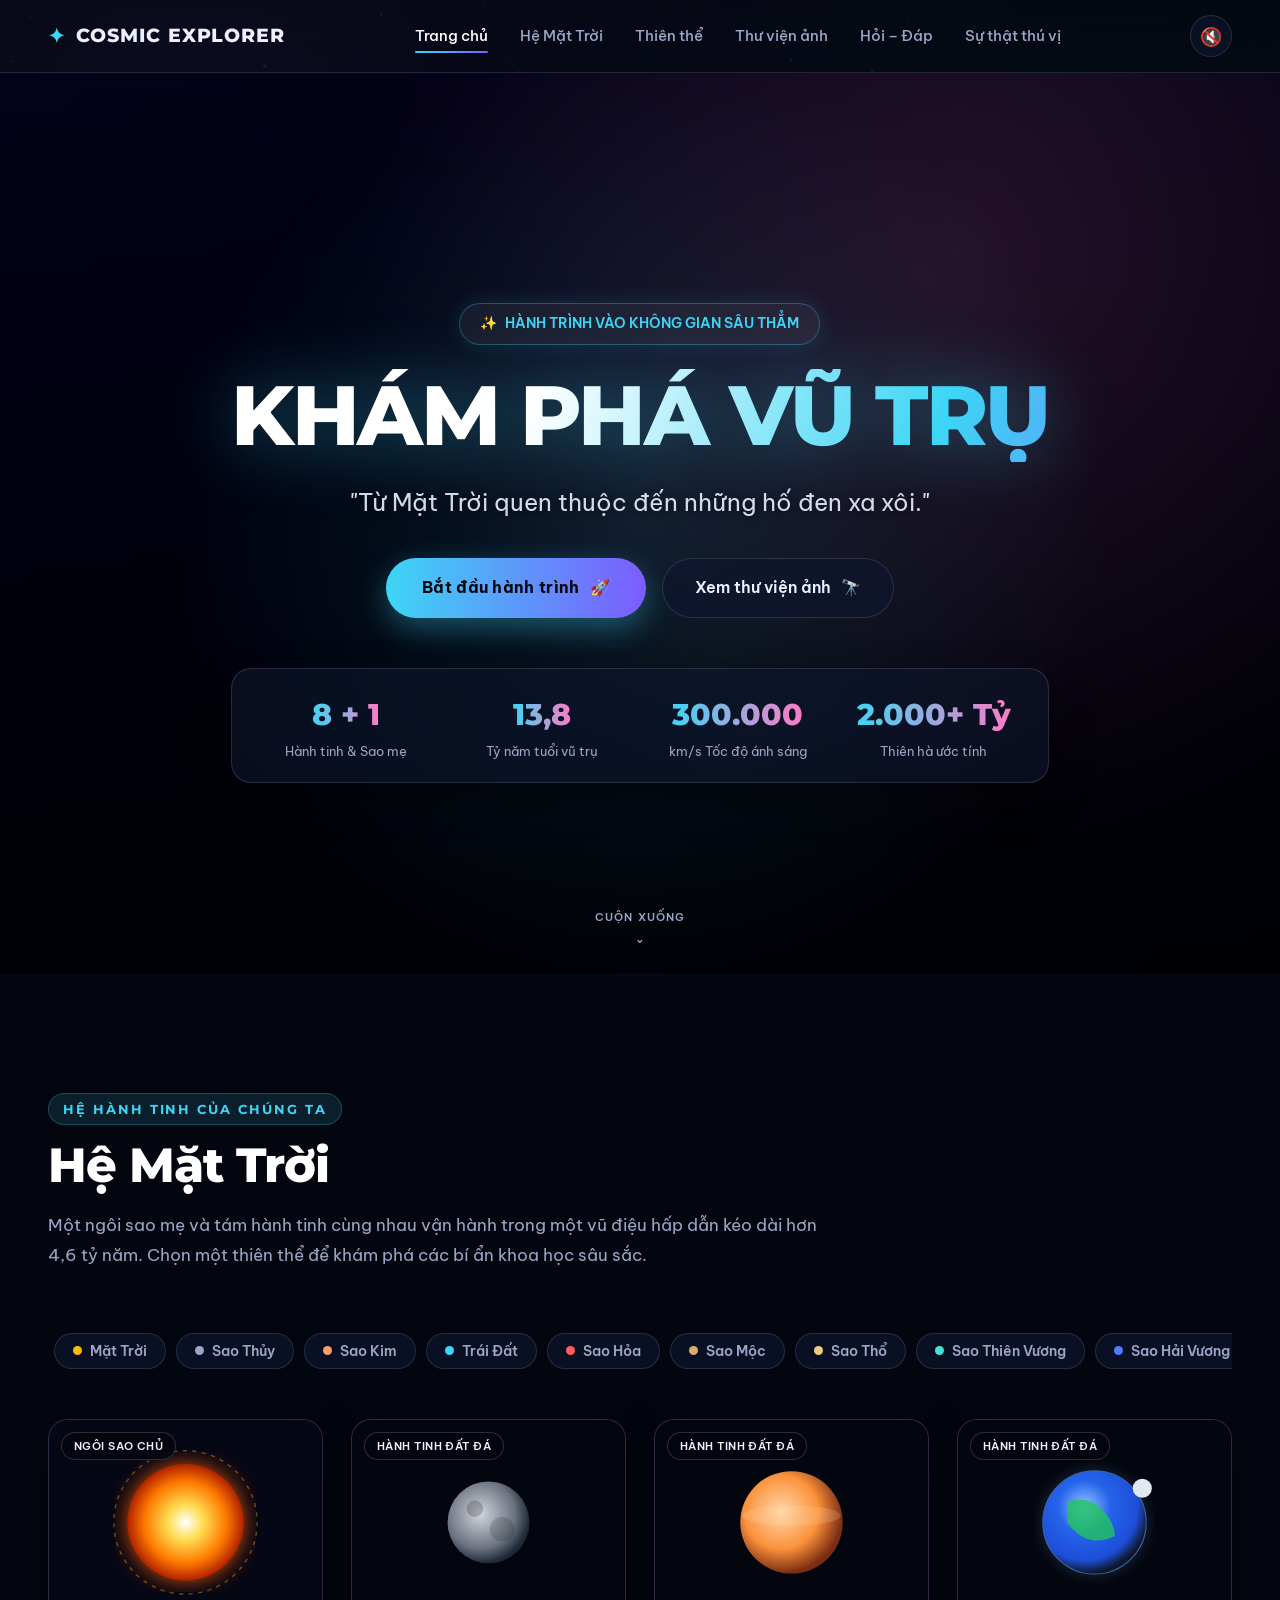
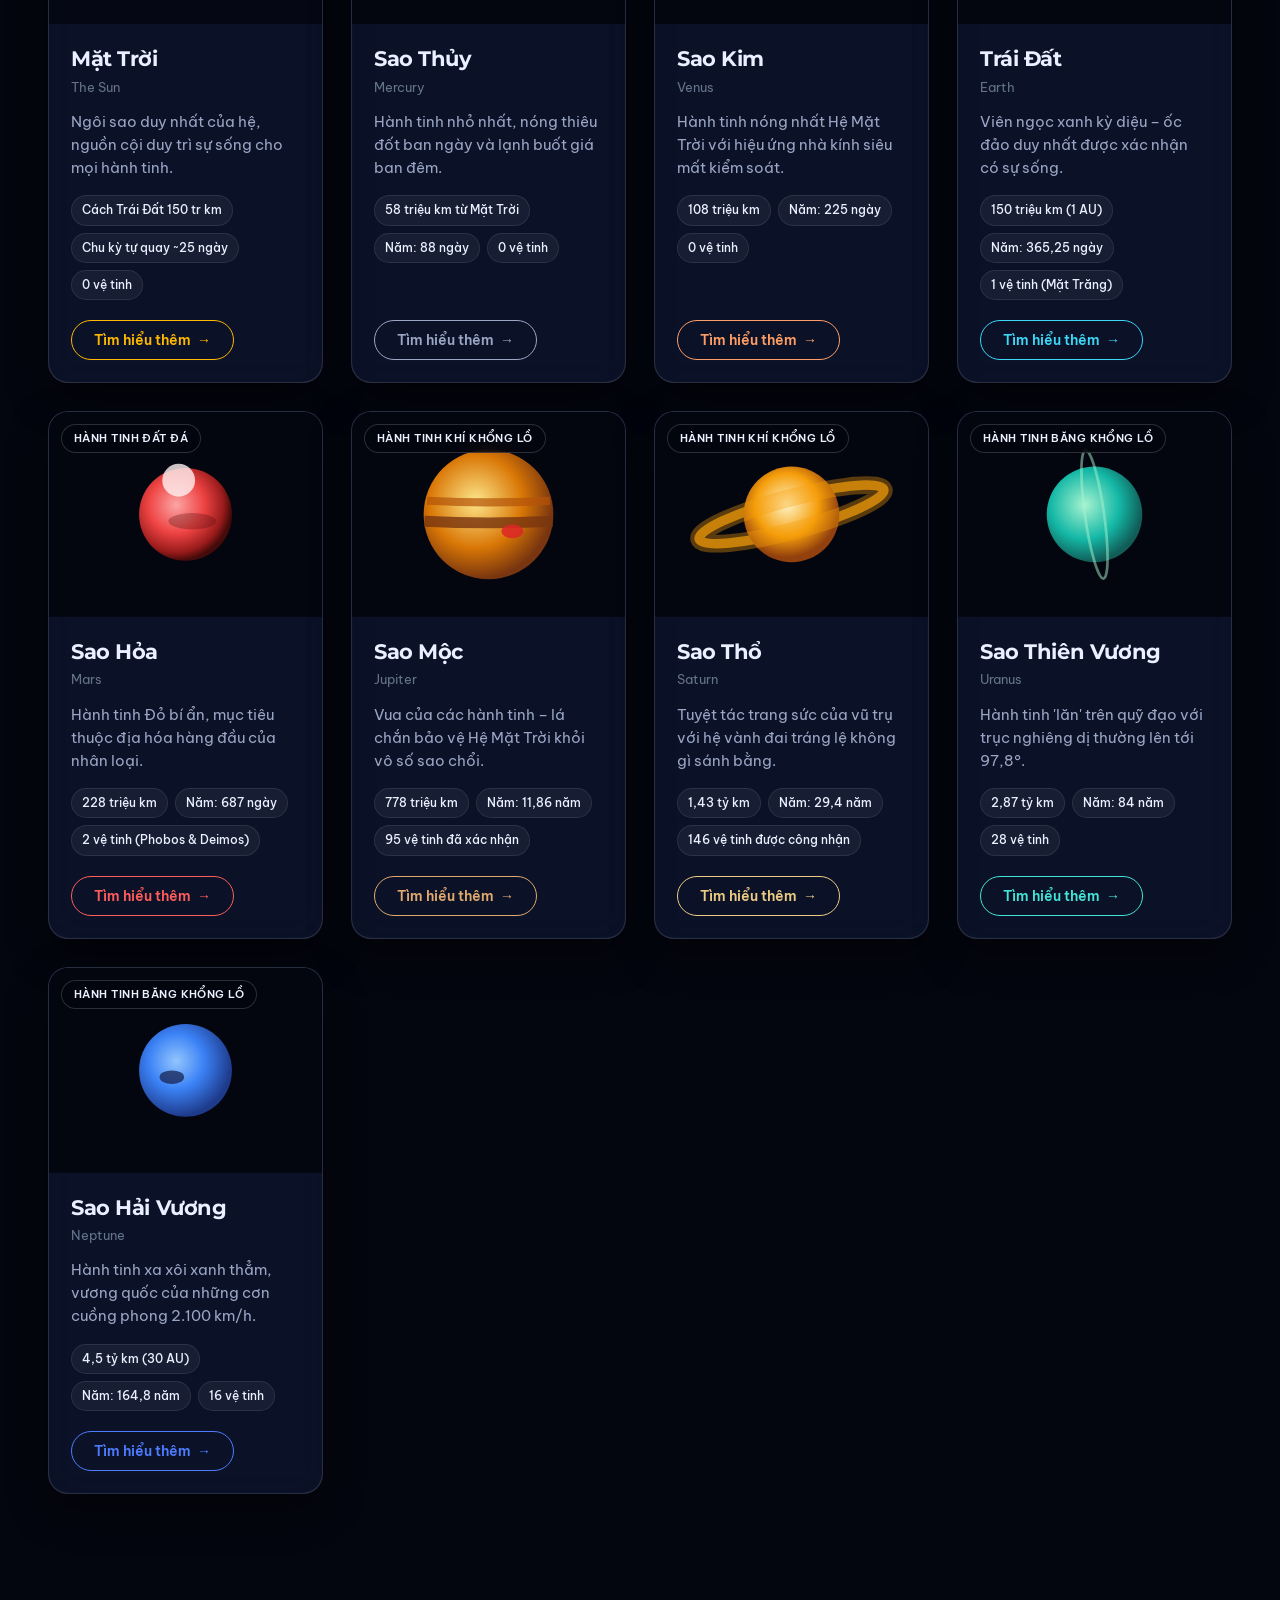
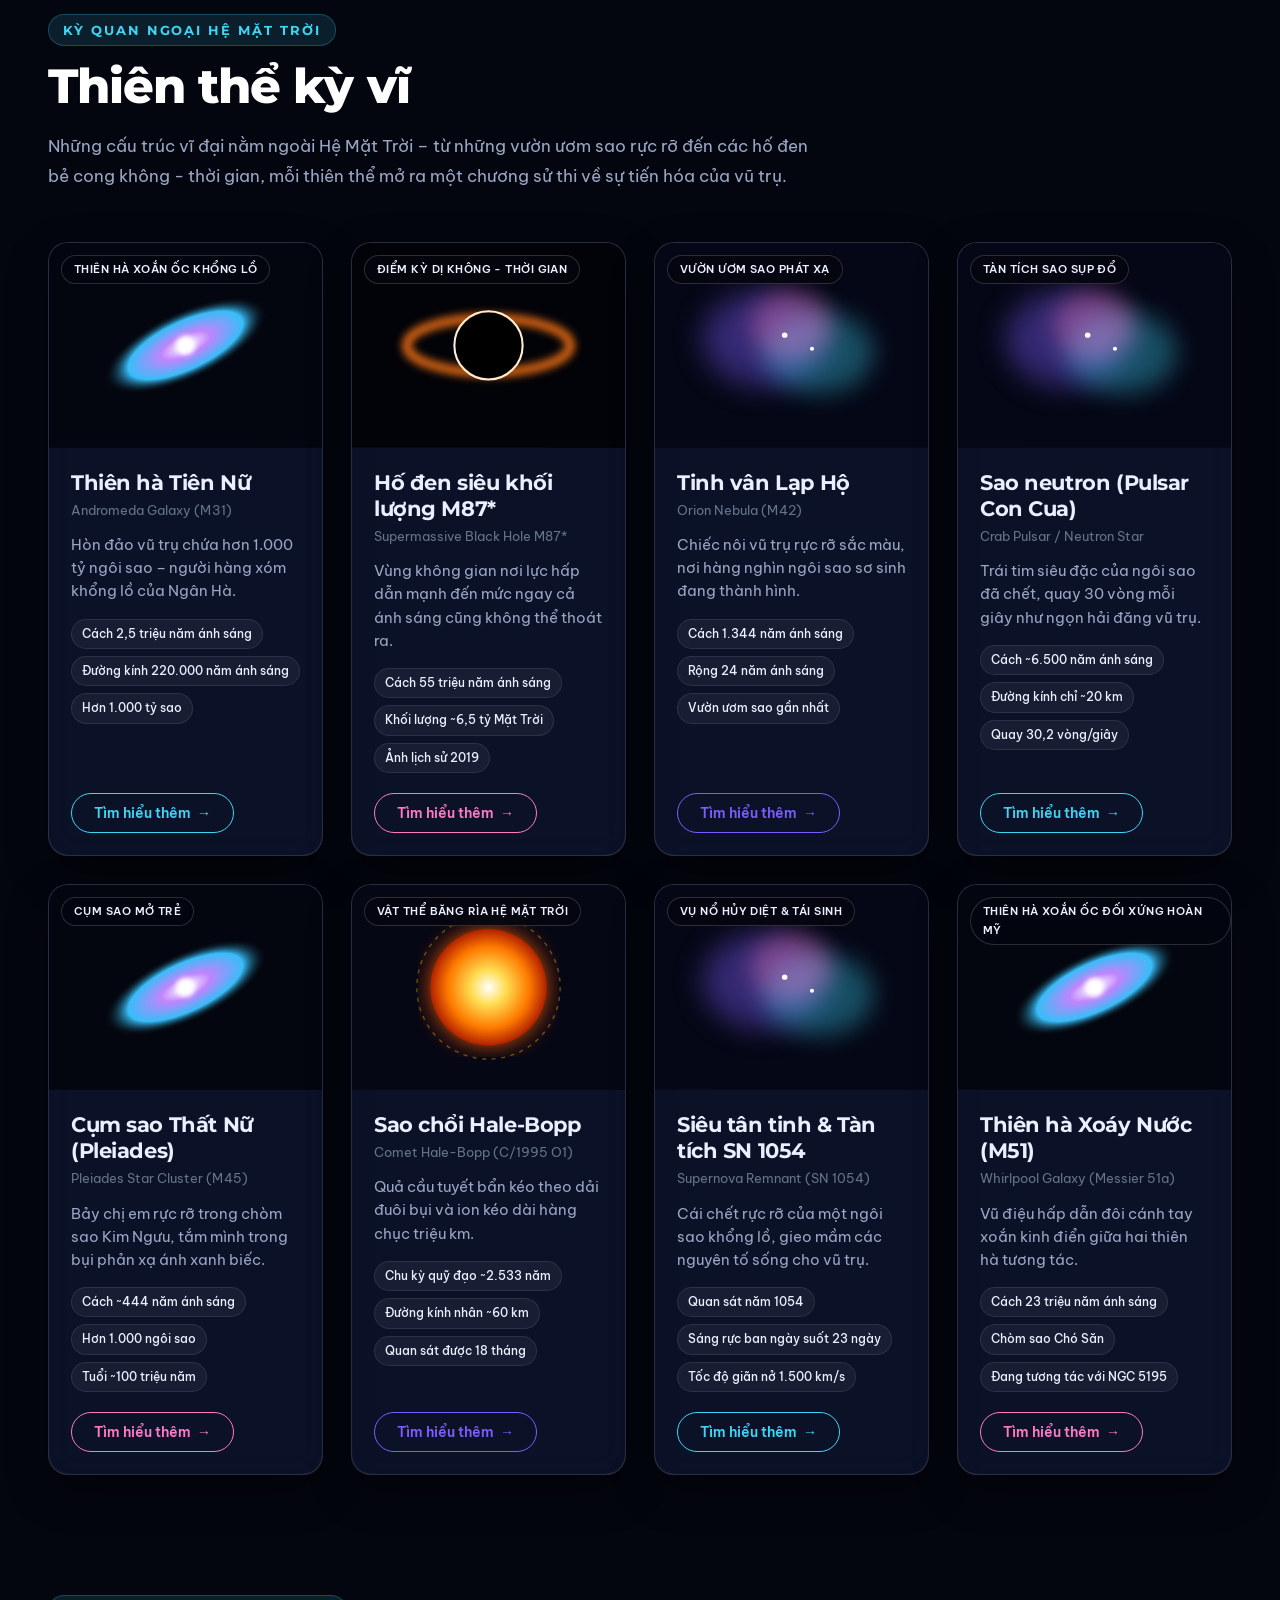
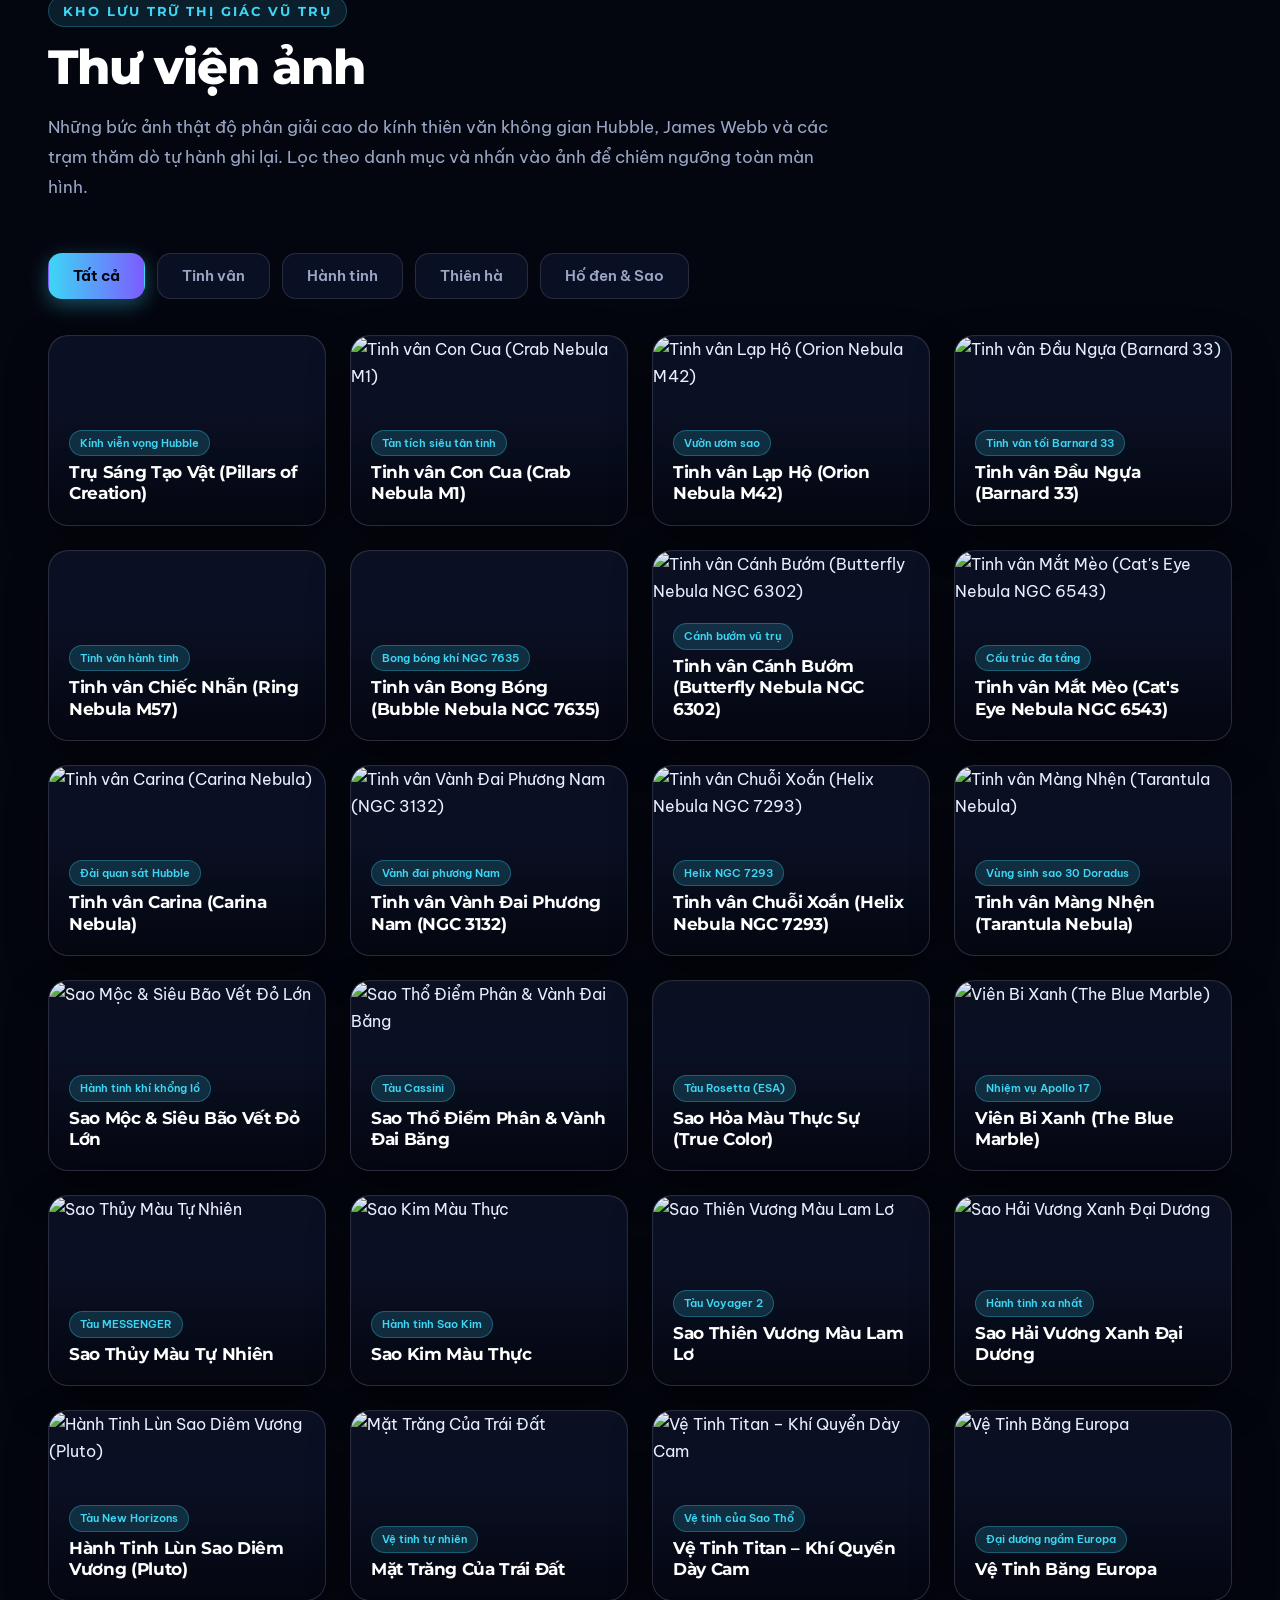
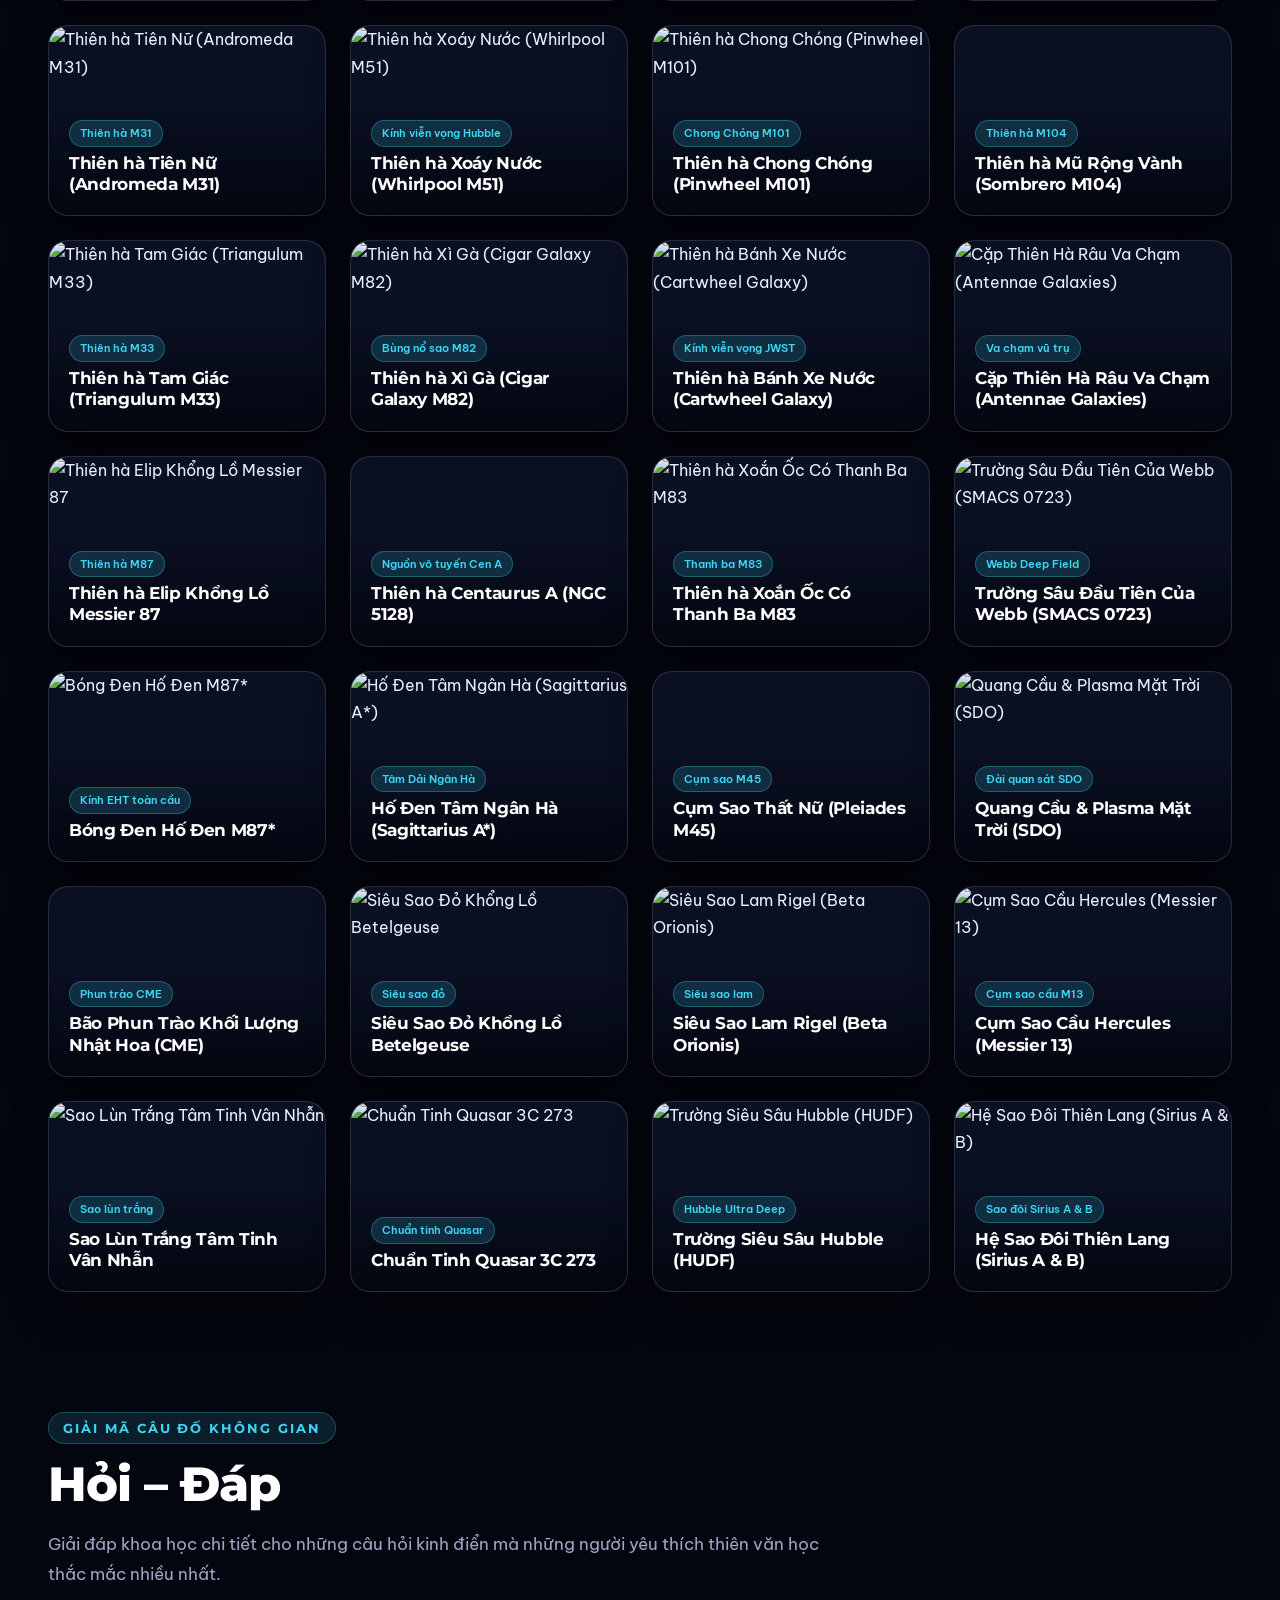
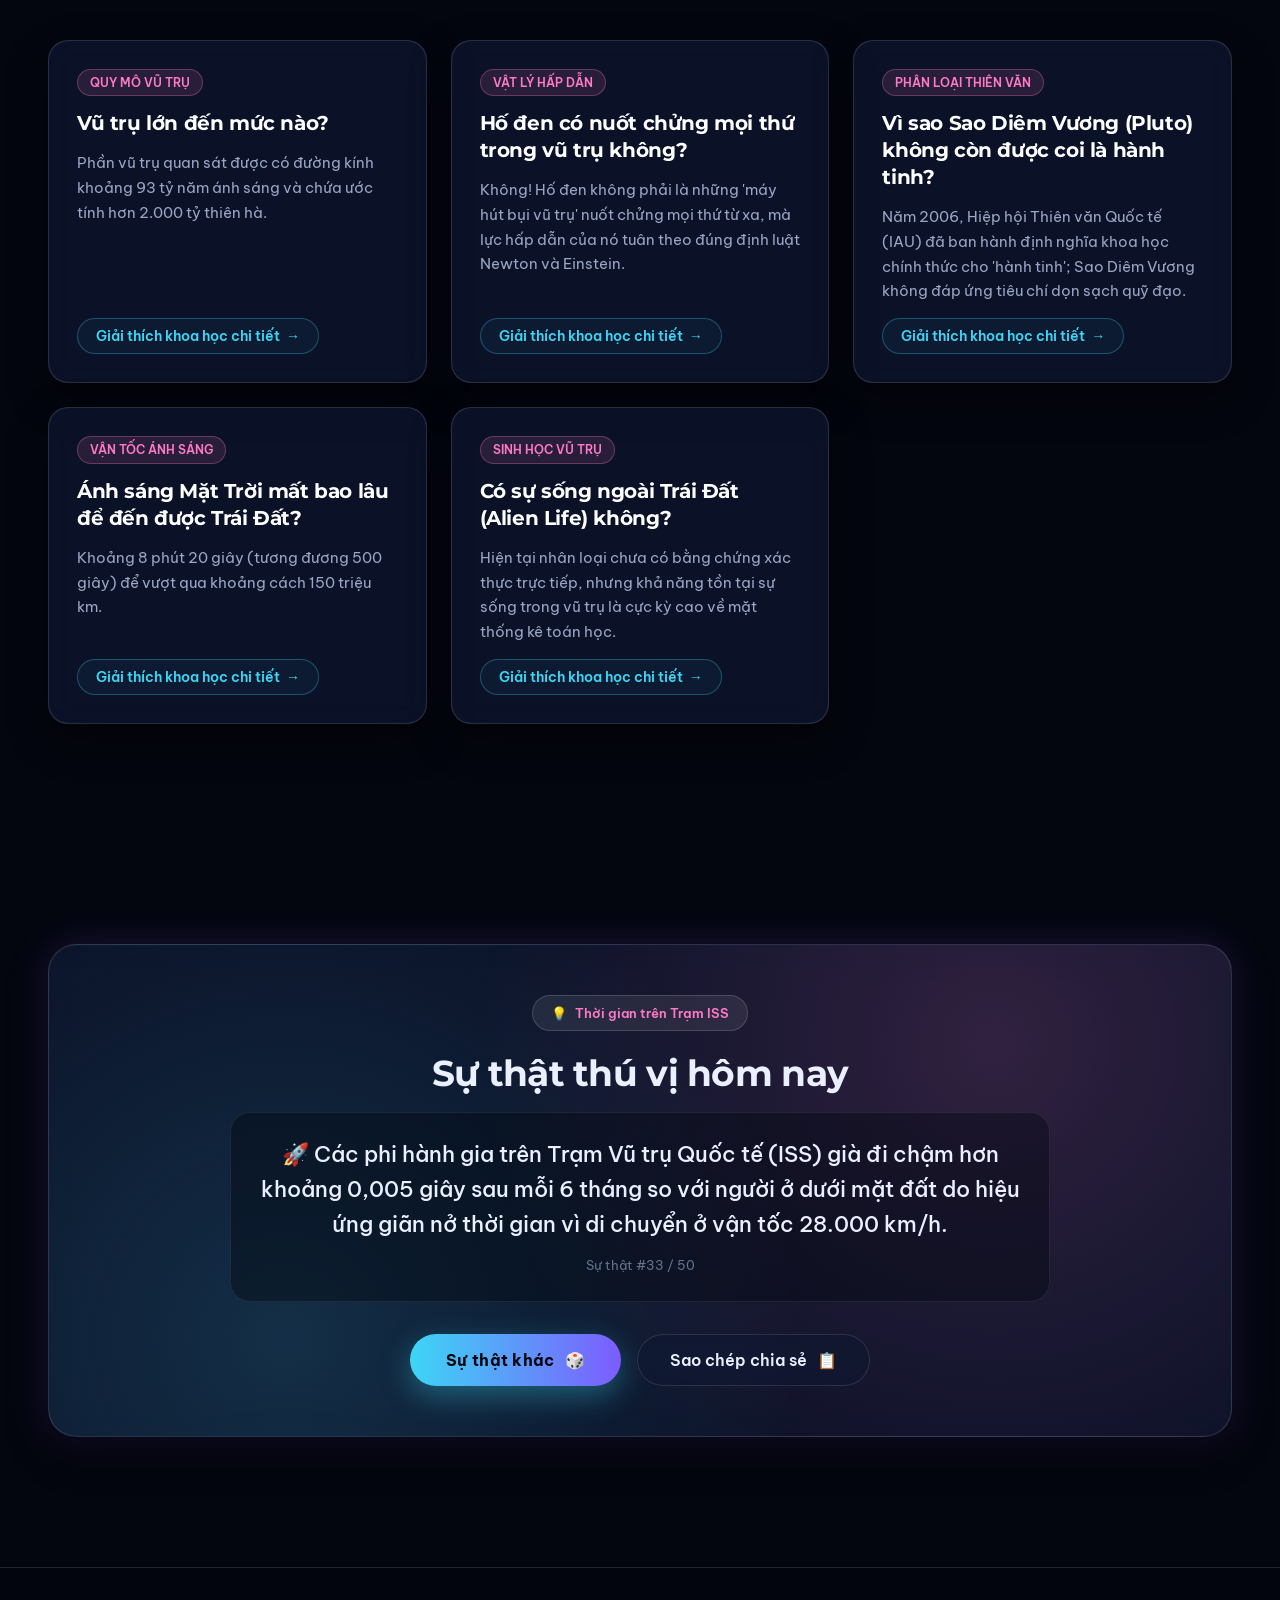
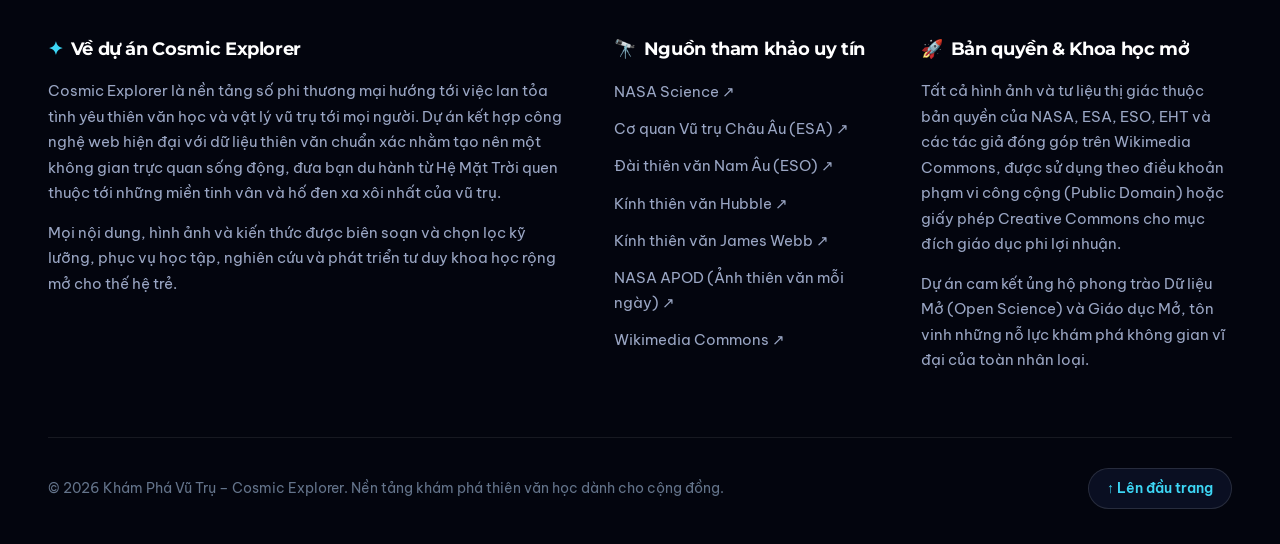
==== commit bf954fa2: "Update Google Analytics tracking ID" ====
--- a/cosmos-exploration/index.html
+++ b/cosmos-exploration/index.html
@@ -17,7 +17,7 @@
     function gtag(){dataLayer.push(arguments);}
     gtag('js', new Date());
 
-    gtag('config', 'G-XXXXXXXXXX', {
+    gtag('config', 'G-MNFSDY03LS', {
       page_title: 'Khám Phá Vũ Trụ – Cosmic Explorer',
       page_path: window.location.pathname
     });
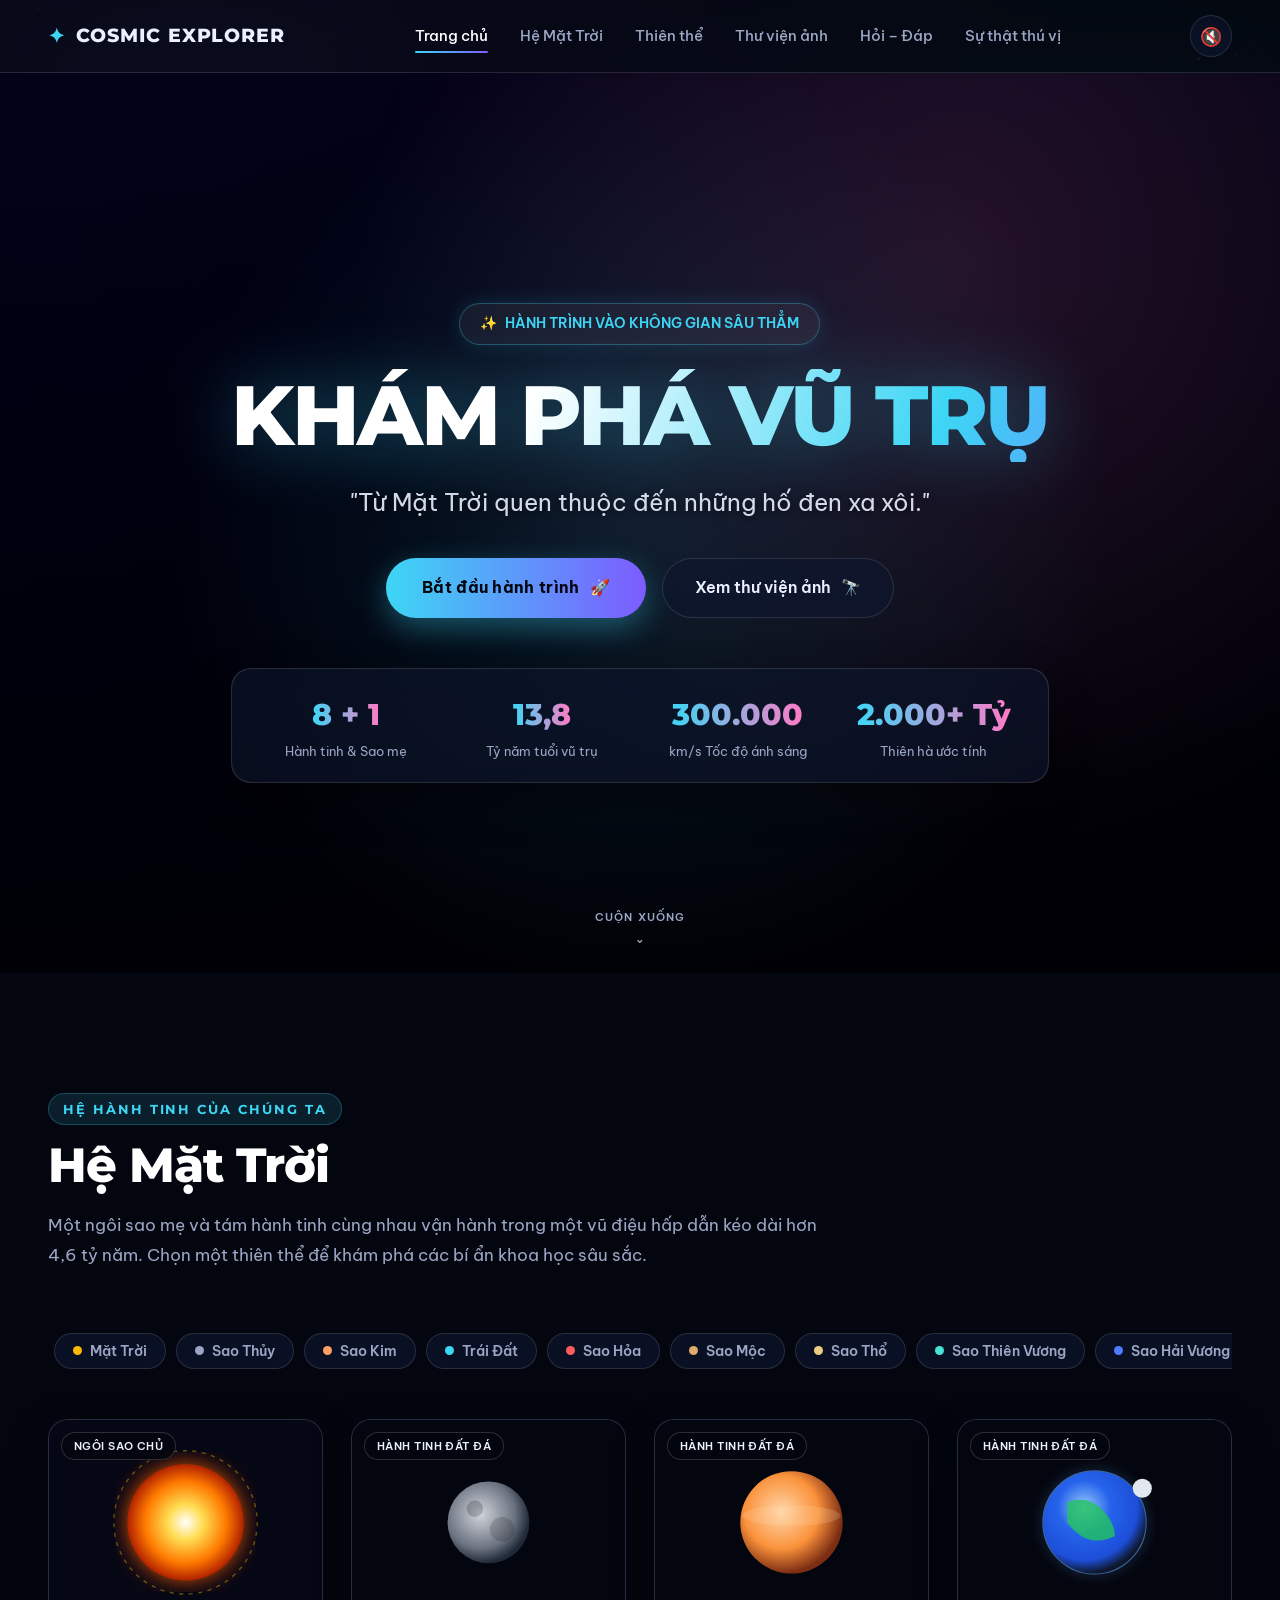
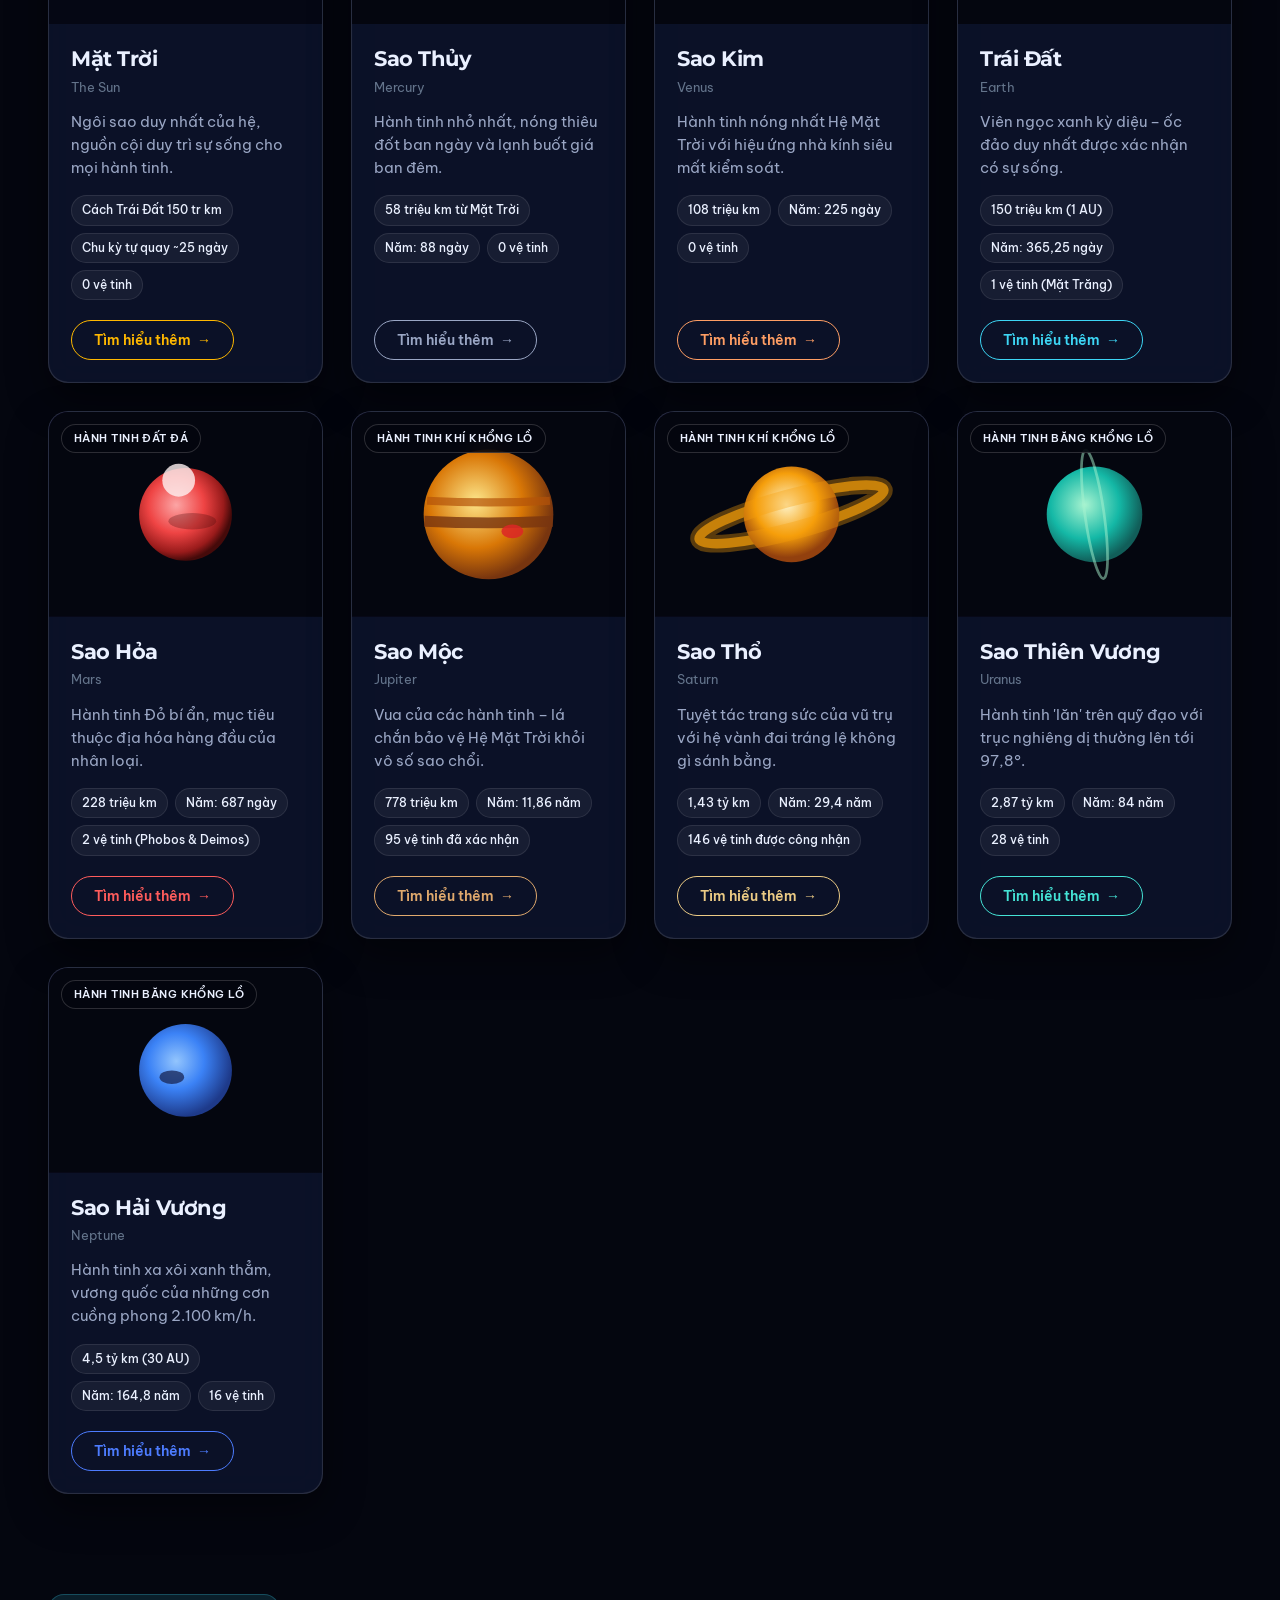
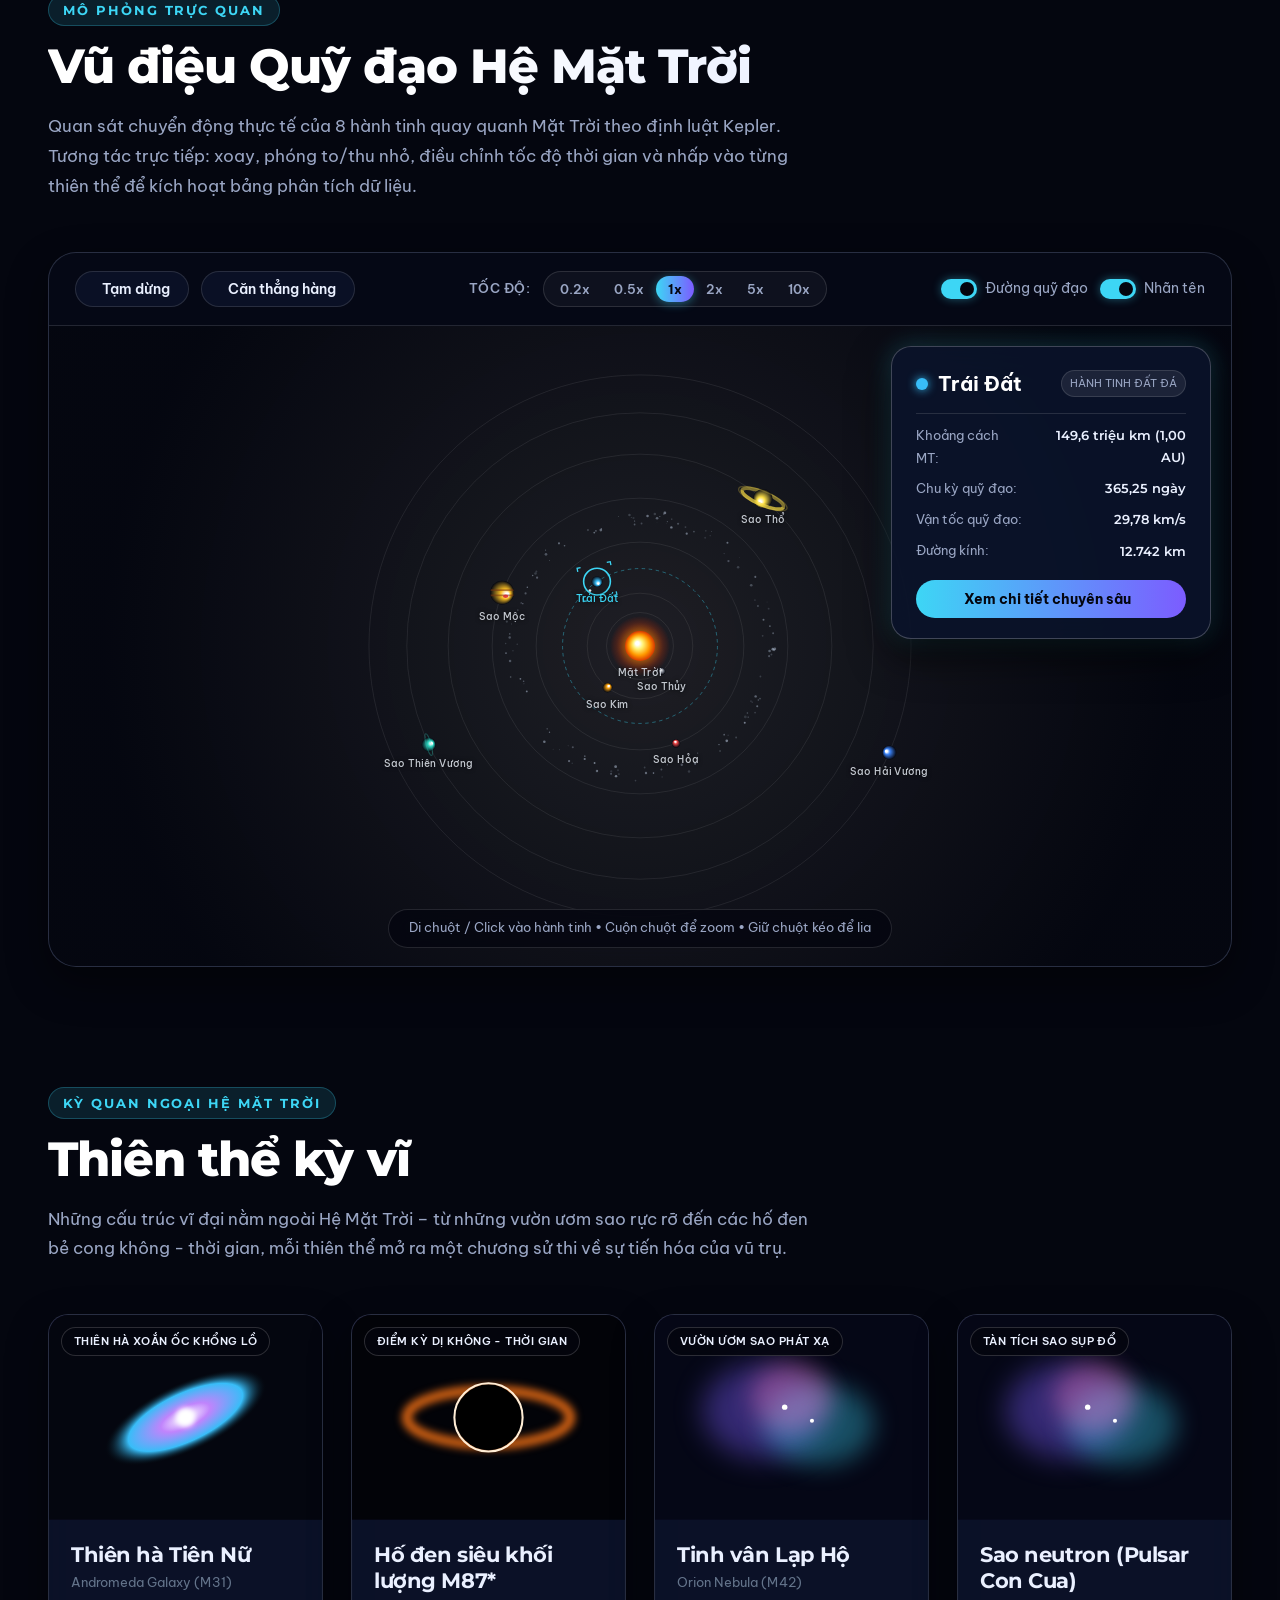
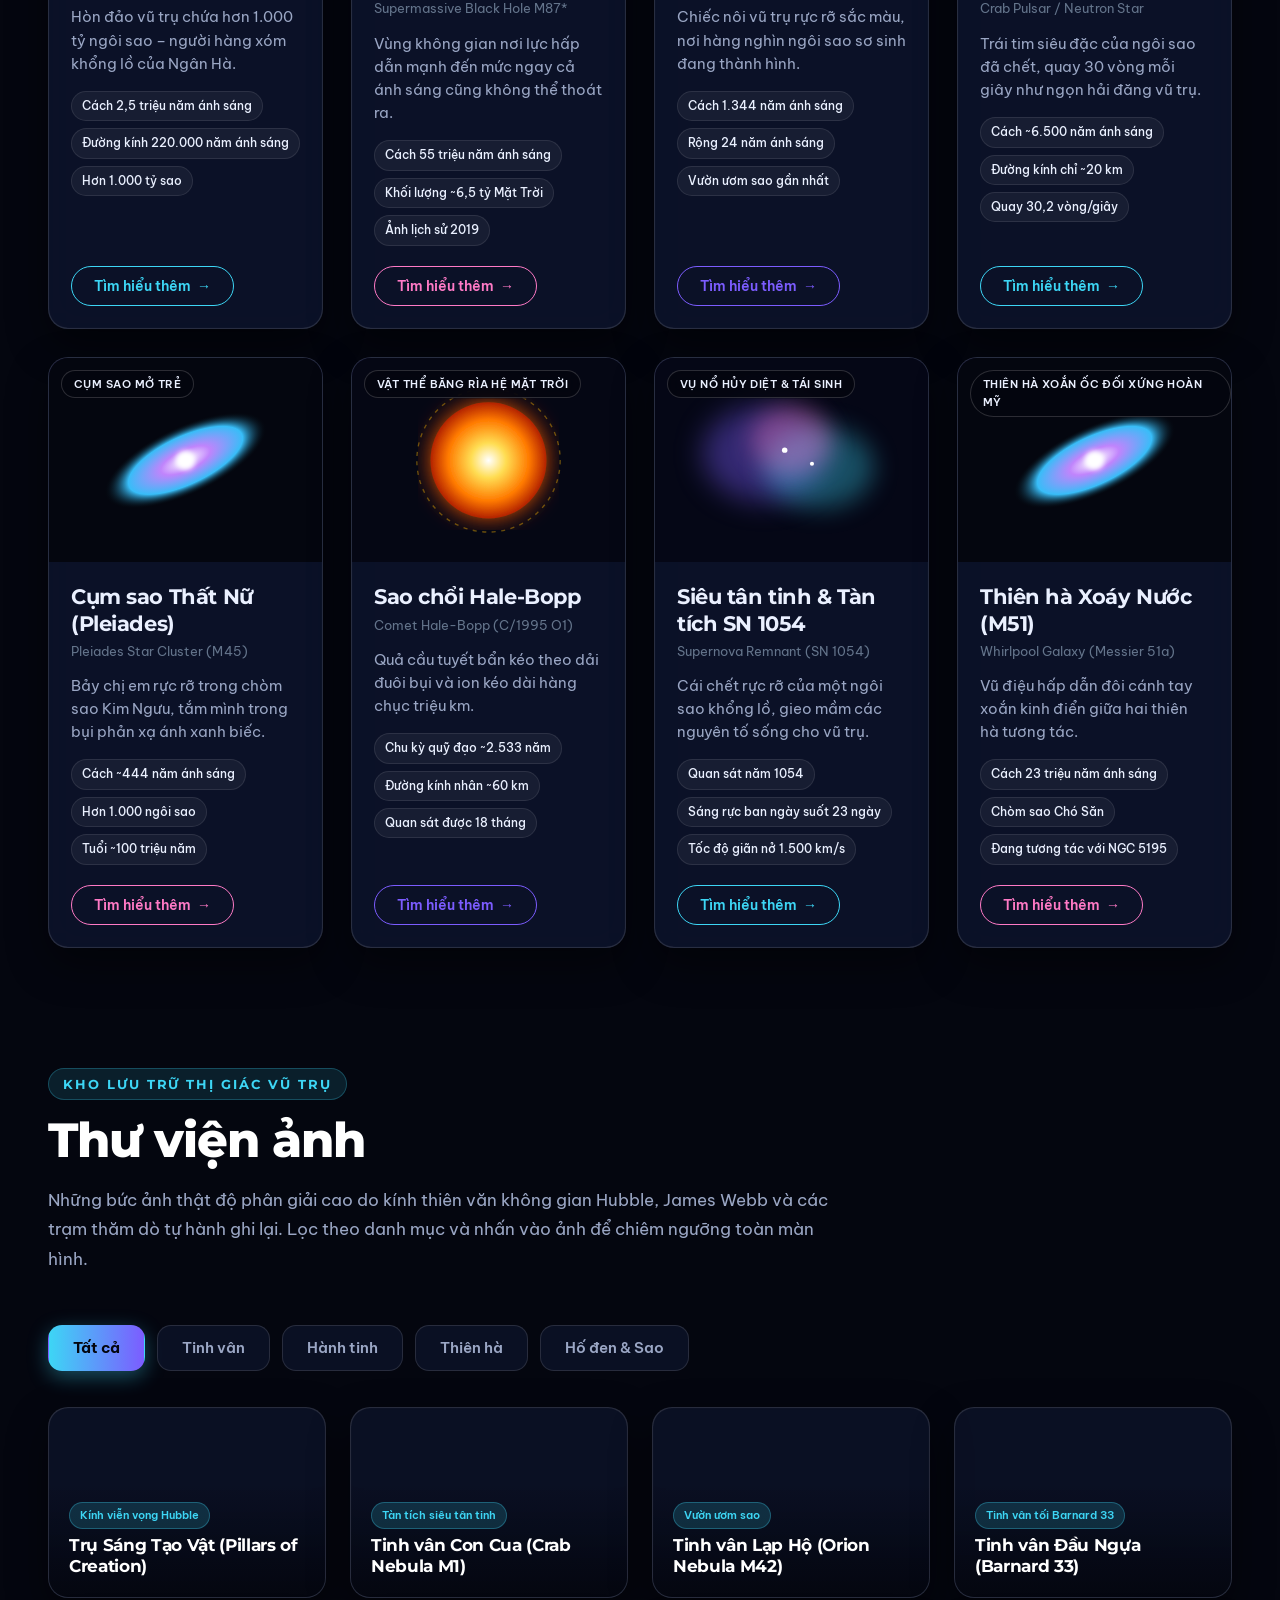
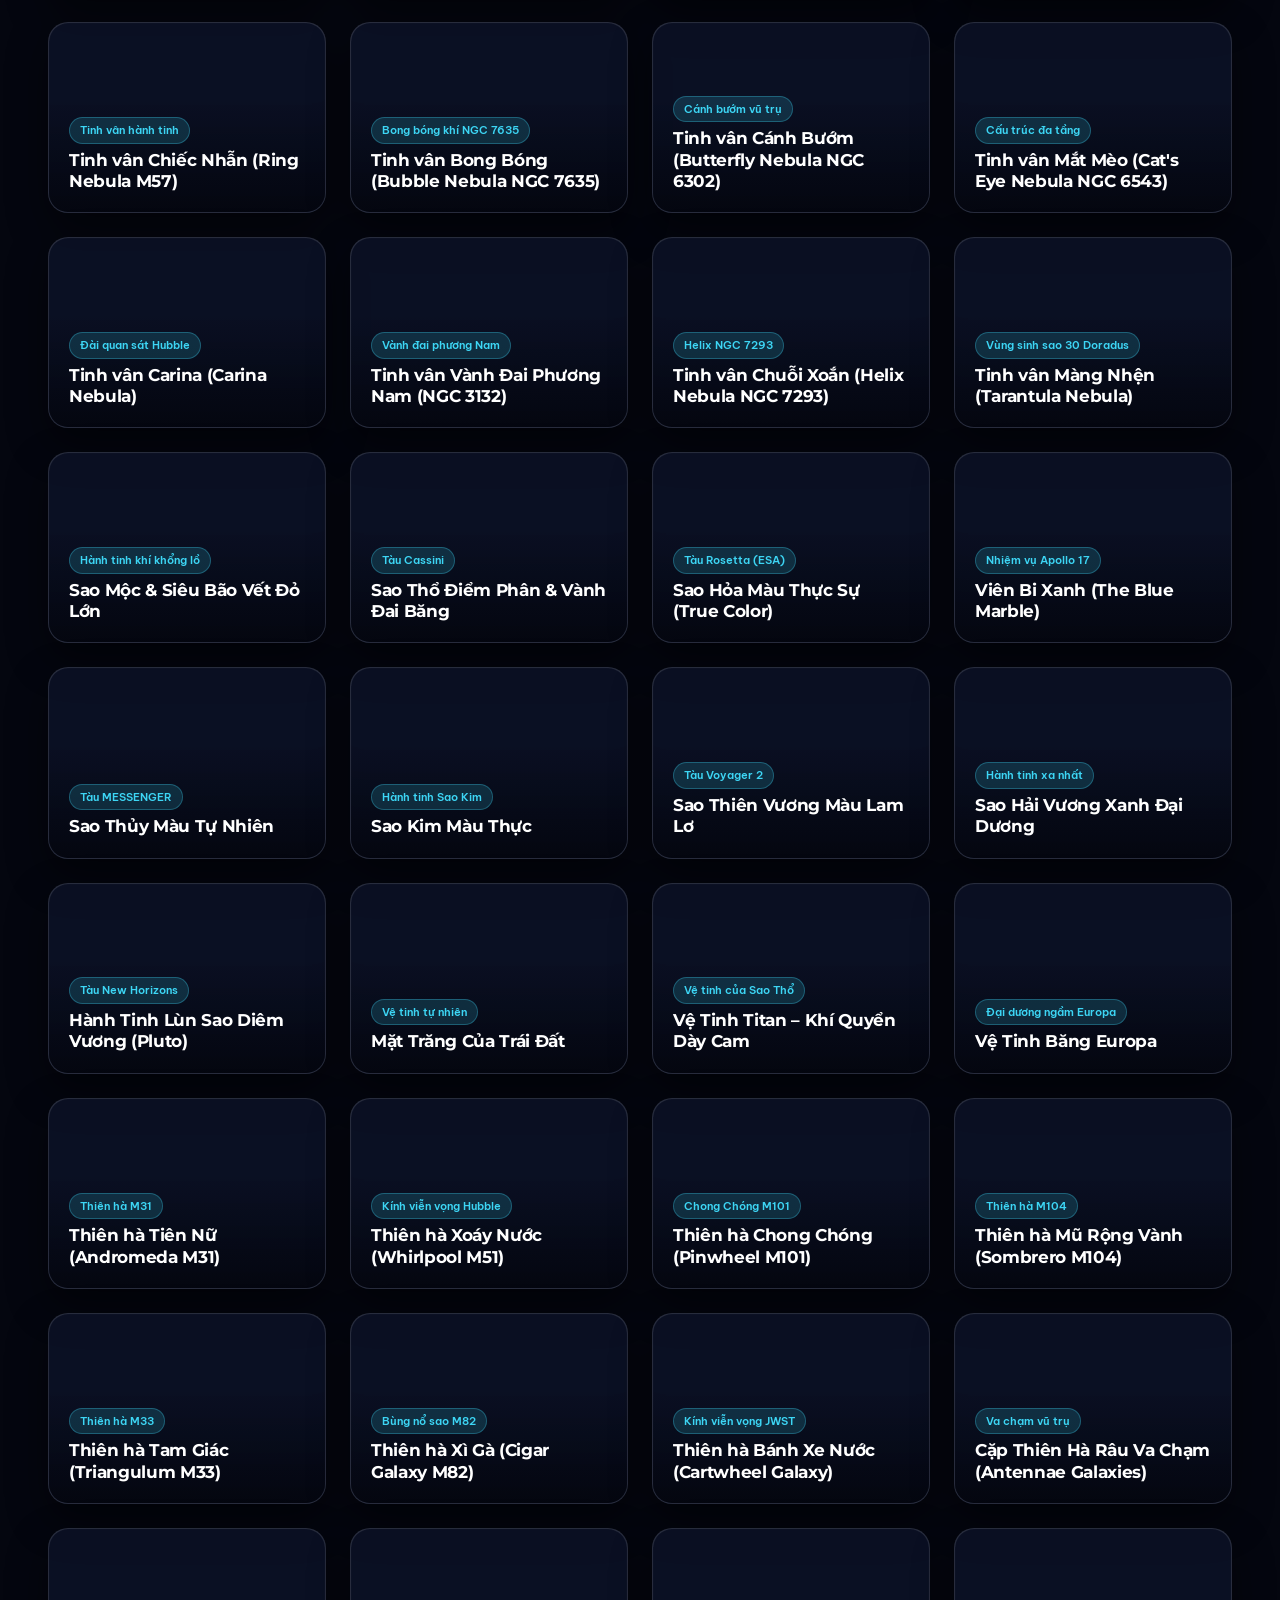
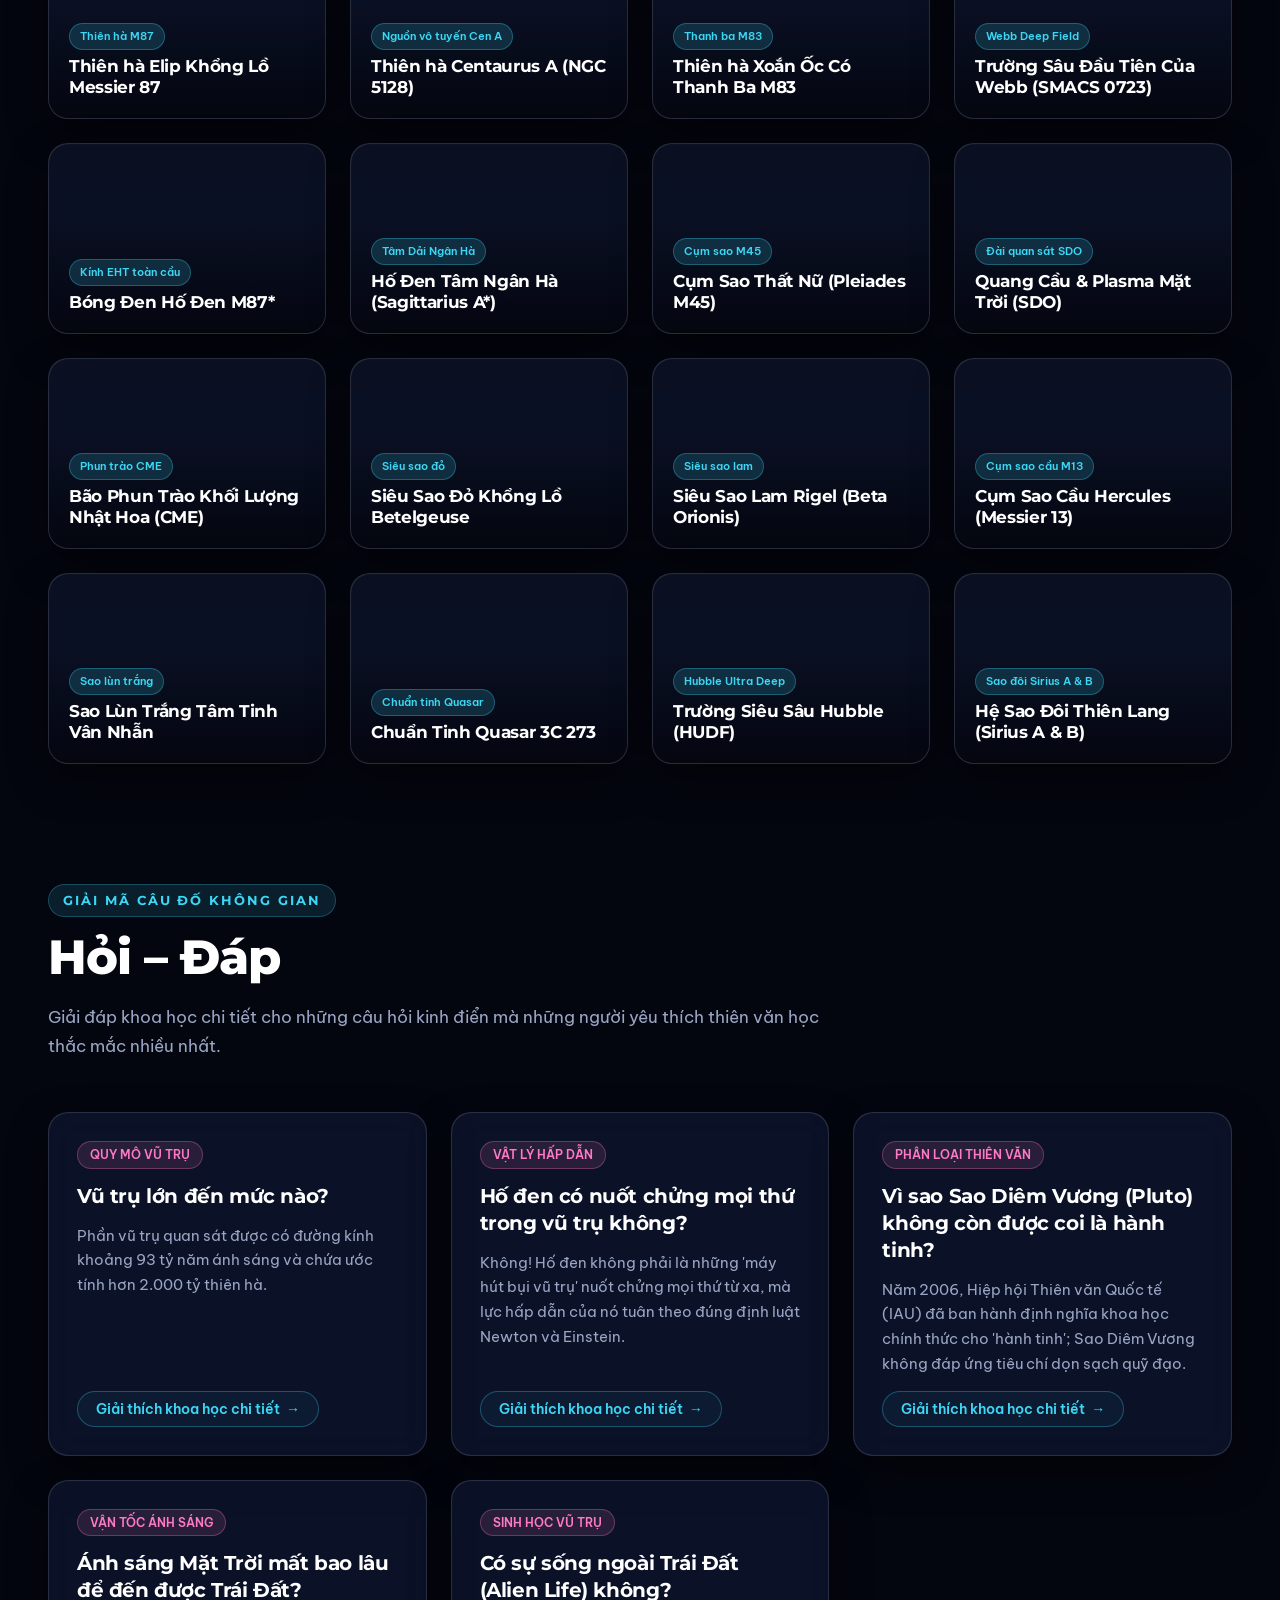
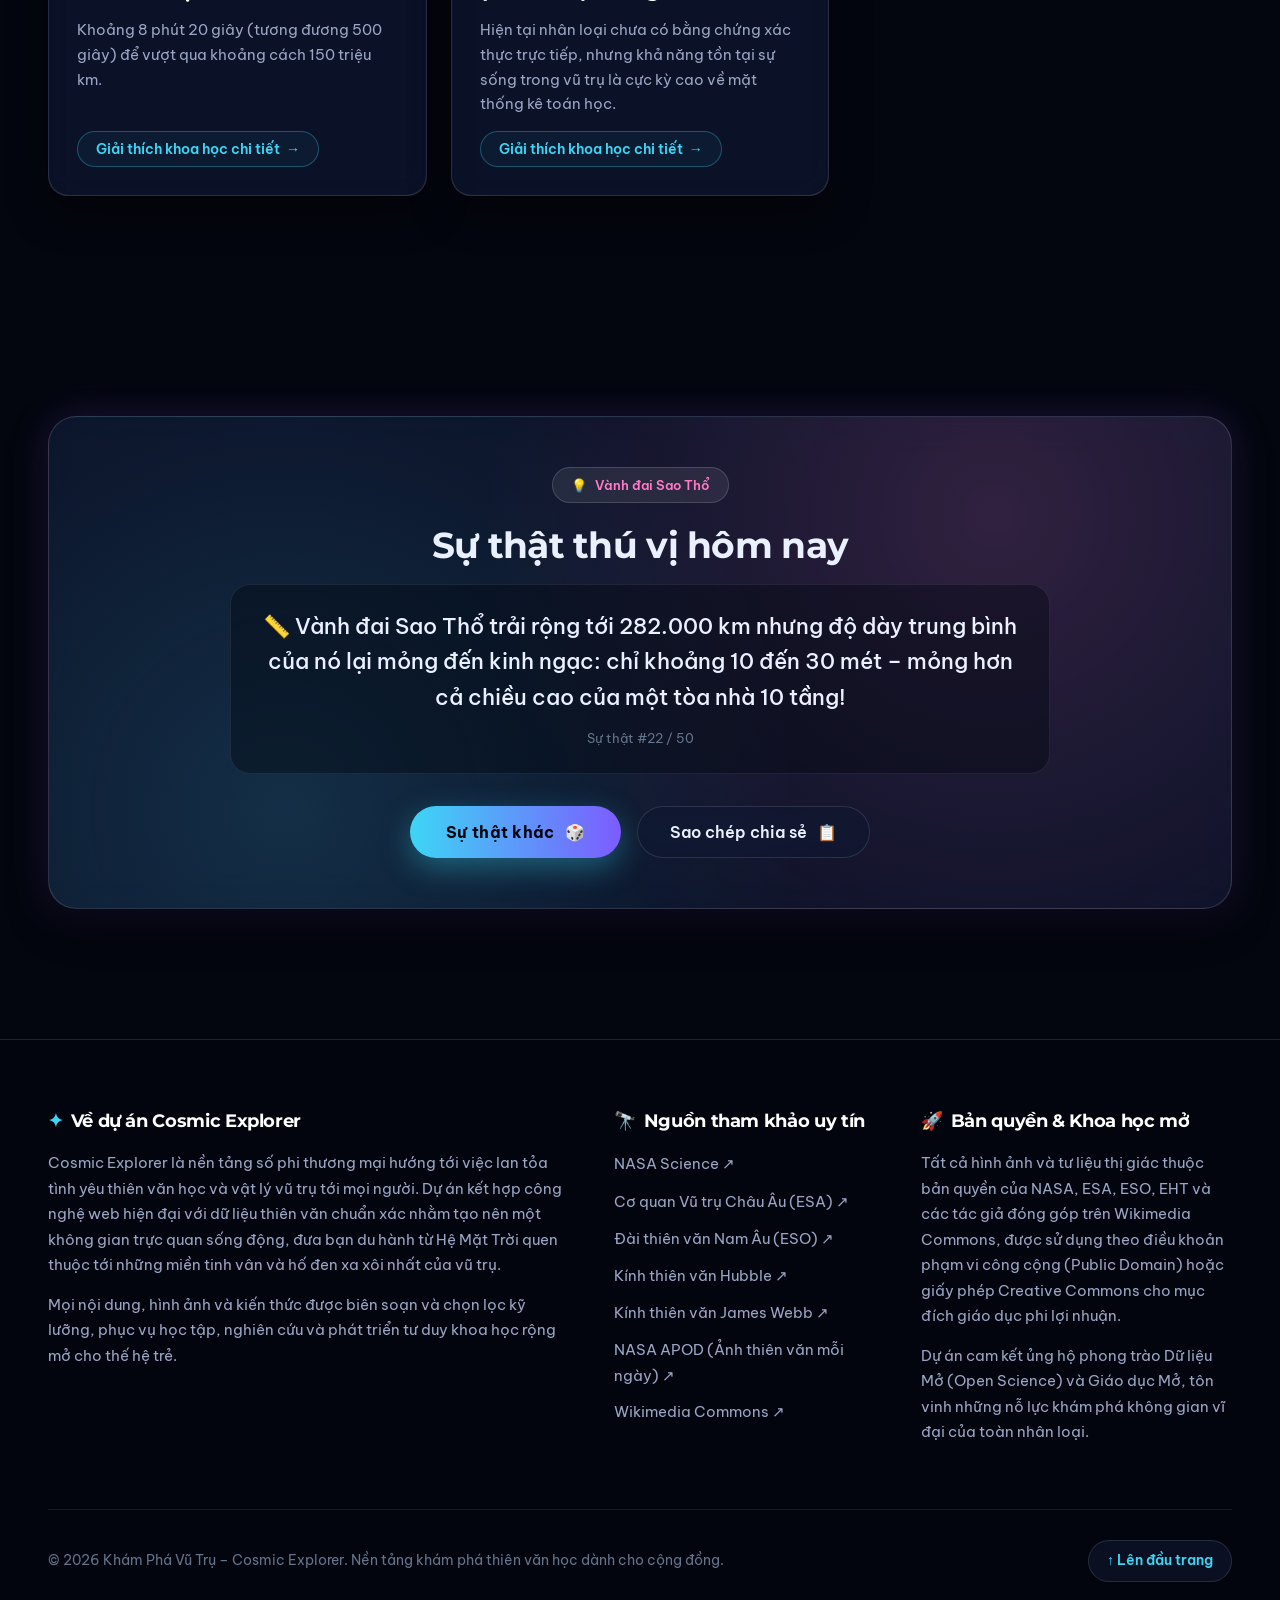
==== commit eb9181e4: "Add files via upload Cap nhat mo phong vu tru" ====
--- a/cosmos-exploration/index.html
+++ b/cosmos-exploration/index.html
@@ -8,10 +8,9 @@
   <meta name="theme-color" content="#04060F" />
 
   <!-- ==========================================================================
-       GOOGLE ANALYTICS (GA4)
-       Thay thế 'G-XXXXXXXXXX' bằng Measurement ID thực tế của bạn
-       ========================================================================== -->
-  <script async src="https://www.googletagmanager.com/gtag/js?id=G-XXXXXXXXXX"></script>
+       GOOGLE ANALYTICS (GA4) – Đã kết nối mã đo lường chính thức
+       ========================================================================== -->
+  <script async src="https://www.googletagmanager.com/gtag/js?id=G-MNFSDY03LS"></script>
   <script>
     window.dataLayer = window.dataLayer || [];
     function gtag(){dataLayer.push(arguments);}
@@ -160,6 +159,101 @@
       <!-- Lưới Cards Hệ Mặt Trời -->
       <div class="cards-grid" id="solar-grid">
         <!-- Render bởi JavaScript -->
+      </div>
+    </section>
+
+    <!-- SECTION: MÔ PHỎNG QUỸ ĐẠO HỆ MẶT TRỜI TƯƠNG TÁC (SOLAR ORBIT SIMULATOR) -->
+    <section id="solar-orbit" class="orbit-section" aria-label="Mô phỏng quỹ đạo Hệ Mặt Trời tương tác">
+      <div class="section-header reveal">
+        <span class="section-tag">Mô phỏng trực quan</span>
+        <h2 class="section-title">Vũ điệu Quỹ đạo Hệ Mặt Trời</h2>
+        <p class="section-desc">
+          Quan sát chuyển động thực tế của 8 hành tinh quay quanh Mặt Trời theo định luật Kepler. Tương tác trực tiếp: xoay, phóng to/thu nhỏ, điều chỉnh tốc độ thời gian và nhấp vào từng thiên thể để kích hoạt bảng phân tích dữ liệu.
+        </p>
+      </div>
+
+      <div class="orbit-simulator-card reveal">
+        <!-- Thanh điều khiển mô phỏng -->
+        <div class="orbit-control-bar">
+          <div class="control-group">
+            <button class="btn-orbit-ctrl" id="btn-orbit-toggle" title="Tạm dừng hoặc tiếp tục mô phỏng" aria-label="Tạm dừng / Tiếp tục mô phỏng">
+              <i class="fa-solid fa-pause"></i>
+              <span id="orbit-toggle-text">Tạm dừng</span>
+            </button>
+            <button class="btn-orbit-ctrl" id="btn-orbit-reset" title="Đặt lại góc và căn thẳng hàng các hành tinh" aria-label="Căn thẳng hàng các hành tinh">
+              <i class="fa-solid fa-arrows-rotate"></i>
+              <span>Căn thẳng hàng</span>
+            </button>
+          </div>
+
+          <div class="control-group">
+            <span class="ctrl-label"><i class="fa-solid fa-gauge-high"></i> Tốc độ:</span>
+            <div class="speed-buttons" id="orbit-speed-group" role="group" aria-label="Chọn tốc độ mô phỏng">
+              <button class="btn-speed" data-speed="0.2">0.2x</button>
+              <button class="btn-speed" data-speed="0.5">0.5x</button>
+              <button class="btn-speed active" data-speed="1">1x</button>
+              <button class="btn-speed" data-speed="2">2x</button>
+              <button class="btn-speed" data-speed="5">5x</button>
+              <button class="btn-speed" data-speed="10">10x</button>
+            </div>
+          </div>
+
+          <div class="control-group">
+            <label class="orbit-toggle-label" title="Ẩn/Hiện đường vẽ quỹ đạo">
+              <input type="checkbox" id="orbit-toggle-trails" checked>
+              <span class="toggle-custom"></span>
+              <span>Đường quỹ đạo</span>
+            </label>
+            <label class="orbit-toggle-label" title="Ẩn/Hiện tên các hành tinh">
+              <input type="checkbox" id="orbit-toggle-labels" checked>
+              <span class="toggle-custom"></span>
+              <span>Nhãn tên</span>
+            </label>
+          </div>
+        </div>
+
+        <!-- Khung Canvas tương tác -->
+        <div class="orbit-canvas-container" id="orbit-canvas-container">
+          <canvas id="orbit-canvas"></canvas>
+
+          <!-- Bảng Telemetry HUD nổi -->
+          <div class="orbit-hud-card" id="orbit-hud">
+            <div class="hud-header">
+              <span class="hud-dot" id="hud-dot" style="background-color: #38BDF8; color: #38BDF8;"></span>
+              <div class="hud-name" id="hud-name">Trái Đất</div>
+              <span class="hud-type" id="hud-type">Hành tinh đất đá</span>
+            </div>
+
+            <div class="hud-metrics">
+              <div class="hud-metric">
+                <span class="m-label"><i class="fa-solid fa-arrows-left-right"></i> Khoảng cách MT:</span>
+                <span class="m-val" id="hud-distance">149,6 triệu km (1,00 AU)</span>
+              </div>
+              <div class="hud-metric">
+                <span class="m-label"><i class="fa-solid fa-clock-rotate-left"></i> Chu kỳ quỹ đạo:</span>
+                <span class="m-val" id="hud-period">365,25 ngày</span>
+              </div>
+              <div class="hud-metric">
+                <span class="m-label"><i class="fa-solid fa-bolt"></i> Vận tốc quỹ đạo:</span>
+                <span class="m-val" id="hud-velocity">29,78 km/s</span>
+              </div>
+              <div class="hud-metric">
+                <span class="m-label"><i class="fa-solid fa-circle-dot"></i> Đường kính:</span>
+                <span class="m-val" id="hud-diameter">12.742 km</span>
+              </div>
+            </div>
+
+            <button class="btn-hud-detail" id="btn-hud-detail" type="button">
+              <span>Xem chi tiết chuyên sâu</span>
+              <i class="fa-solid fa-arrow-right"></i>
+            </button>
+          </div>
+
+          <!-- Gợi ý tương tác người dùng -->
+          <div class="orbit-hint-pill">
+            <i class="fa-solid fa-hand-pointer"></i> Di chuột / Click vào hành tinh • Cuộn chuột để zoom • Giữ chuột kéo để lia
+          </div>
+        </div>
       </div>
     </section>
 
--- a/cosmos-exploration/css/style.css
+++ b/cosmos-exploration/css/style.css
@@ -1496,6 +1496,302 @@
 }
 
 /* ==========================================================================
+   SECTION MÔ PHỎNG QUỸ ĐẠO HỆ MẶT TRỜI TƯƠNG TÁC (SOLAR ORBIT SIMULATOR)
+   ========================================================================== */
+.orbit-section {
+  padding: 100px 0 0;
+  position: relative;
+}
+
+.orbit-simulator-card {
+  background: var(--glass-card);
+  backdrop-filter: blur(20px);
+  -webkit-backdrop-filter: blur(20px);
+  border: 1px solid var(--line);
+  border-radius: var(--radius-lg);
+  overflow: hidden;
+  box-shadow: var(--shadow-card);
+  position: relative;
+}
+
+.orbit-control-bar {
+  display: flex;
+  align-items: center;
+  justify-content: space-between;
+  flex-wrap: wrap;
+  gap: 16px;
+  padding: 18px 26px;
+  border-bottom: 1px solid var(--line);
+  background: rgba(4, 6, 15, 0.72);
+}
+
+.orbit-control-bar .control-group {
+  display: flex;
+  align-items: center;
+  gap: 12px;
+  flex-wrap: wrap;
+}
+
+.orbit-control-bar .ctrl-label {
+  font-size: 13px;
+  font-weight: 600;
+  color: var(--mute);
+  text-transform: uppercase;
+  letter-spacing: 0.05em;
+}
+
+.btn-orbit-ctrl {
+  display: inline-flex;
+  align-items: center;
+  gap: 8px;
+  padding: 8px 18px;
+  border-radius: var(--radius-full);
+  background: var(--glass);
+  border: 1px solid var(--line);
+  color: var(--ivory);
+  font-size: 14px;
+  font-weight: 600;
+  cursor: pointer;
+  transition: var(--trans-fast);
+}
+
+.btn-orbit-ctrl:hover {
+  border-color: var(--cy);
+  color: #FFFFFF;
+  background: rgba(61, 214, 245, 0.14);
+  transform: translateY(-2px);
+}
+
+.speed-buttons {
+  display: inline-flex;
+  align-items: center;
+  background: rgba(255, 255, 255, 0.04);
+  padding: 4px;
+  border-radius: var(--radius-full);
+  border: 1px solid var(--line);
+}
+
+.btn-speed {
+  padding: 5px 12px;
+  border-radius: var(--radius-full);
+  font-size: 12.5px;
+  font-weight: 600;
+  color: var(--mute);
+  transition: var(--trans-fast);
+  cursor: pointer;
+}
+
+.btn-speed:hover {
+  color: #FFFFFF;
+}
+
+.btn-speed.active {
+  background: linear-gradient(90deg, var(--cy), var(--vi));
+  color: #04060F;
+  font-weight: 700;
+  box-shadow: 0 2px 10px rgba(61, 214, 245, 0.4);
+}
+
+.orbit-toggle-label {
+  display: inline-flex;
+  align-items: center;
+  gap: 8px;
+  font-size: 13.5px;
+  color: var(--mute);
+  cursor: pointer;
+  user-select: none;
+}
+
+.orbit-toggle-label input {
+  display: none;
+}
+
+.toggle-custom {
+  width: 36px;
+  height: 20px;
+  background: rgba(255, 255, 255, 0.15);
+  border-radius: var(--radius-full);
+  position: relative;
+  transition: var(--trans-fast);
+}
+
+.toggle-custom::after {
+  content: '';
+  position: absolute;
+  top: 3px;
+  left: 3px;
+  width: 14px;
+  height: 14px;
+  background: #FFFFFF;
+  border-radius: 50%;
+  transition: var(--trans-fast);
+}
+
+.orbit-toggle-label input:checked + .toggle-custom {
+  background: var(--cy);
+  box-shadow: 0 0 10px var(--cy-glow);
+}
+
+.orbit-toggle-label input:checked + .toggle-custom::after {
+  transform: translateX(16px);
+  background: #04060F;
+}
+
+.orbit-canvas-container {
+  position: relative;
+  width: 100%;
+  height: 640px;
+  min-height: 480px;
+  background: radial-gradient(circle at center, rgba(255, 184, 0, 0.08) 0%, rgba(4, 6, 15, 0.96) 80%);
+  overflow: hidden;
+  cursor: grab;
+}
+
+.orbit-canvas-container:active {
+  cursor: grabbing;
+}
+
+#orbit-canvas {
+  width: 100%;
+  height: 100%;
+  display: block;
+}
+
+/* Floating HUD Telemetry Card */
+.orbit-hud-card {
+  position: absolute;
+  top: 20px;
+  right: 20px;
+  max-width: 320px;
+  width: calc(100% - 40px);
+  padding: 20px 24px;
+  border-radius: var(--radius-md);
+  background: rgba(11, 19, 43, 0.9);
+  backdrop-filter: blur(24px);
+  -webkit-backdrop-filter: blur(24px);
+  border: 1px solid var(--line-strong);
+  box-shadow: 0 16px 40px rgba(0, 0, 0, 0.7), 0 0 25px rgba(61, 214, 245, 0.25);
+  z-index: 10;
+  display: flex;
+  flex-direction: column;
+  gap: 12px;
+  transition: transform var(--trans-fast), opacity var(--trans-fast);
+}
+
+.hud-header {
+  display: flex;
+  align-items: center;
+  gap: 10px;
+}
+
+.hud-dot {
+  width: 12px;
+  height: 12px;
+  border-radius: 50%;
+  box-shadow: 0 0 10px currentColor;
+  flex-shrink: 0;
+}
+
+.hud-name {
+  font-size: 20px;
+  font-weight: 700;
+  color: #FFFFFF;
+}
+
+.hud-type {
+  font-size: 11px;
+  text-transform: uppercase;
+  padding: 3px 8px;
+  border-radius: var(--radius-full);
+  background: rgba(255, 255, 255, 0.08);
+  border: 1px solid var(--line);
+  color: var(--mute);
+  margin-left: auto;
+}
+
+.hud-metrics {
+  display: flex;
+  flex-direction: column;
+  gap: 8px;
+  padding-top: 10px;
+  border-top: 1px solid var(--line);
+}
+
+.hud-metric {
+  display: flex;
+  justify-content: space-between;
+  align-items: center;
+  font-size: 13px;
+  gap: 8px;
+}
+
+.hud-metric .m-label {
+  color: var(--mute);
+}
+
+.hud-metric .m-val {
+  color: var(--ivory);
+  font-weight: 600;
+  font-family: var(--font-heading);
+  text-align: right;
+}
+
+.btn-hud-detail {
+  margin-top: 6px;
+  width: 100%;
+  padding: 10px;
+  border-radius: var(--radius-full);
+  background: linear-gradient(90deg, var(--cy), var(--vi));
+  color: #04060F;
+  font-size: 13.5px;
+  font-weight: 700;
+  display: inline-flex;
+  align-items: center;
+  justify-content: center;
+  gap: 8px;
+  cursor: pointer;
+  transition: var(--trans-fast);
+}
+
+.btn-hud-detail:hover {
+  transform: translateY(-2px);
+  box-shadow: 0 4px 18px var(--cy-glow);
+  color: #FFFFFF;
+}
+
+.orbit-hint-pill {
+  position: absolute;
+  bottom: 18px;
+  left: 50%;
+  transform: translateX(-50%);
+  padding: 7px 20px;
+  border-radius: var(--radius-full);
+  background: rgba(4, 6, 15, 0.8);
+  backdrop-filter: blur(12px);
+  border: 1px solid var(--line);
+  color: var(--mute);
+  font-size: 12.5px;
+  pointer-events: none;
+  white-space: nowrap;
+  z-index: 5;
+}
+
+@media (max-width: 768px) {
+  .orbit-canvas-container {
+    height: 520px;
+  }
+  .orbit-hud-card {
+    top: auto;
+    bottom: 50px;
+    right: 12px;
+    left: 12px;
+    width: auto;
+    max-width: none;
+    padding: 14px 16px;
+  }
+}
+
+/* ==========================================================================
    SCROLL REVEAL & ACCESSIBILITY
    ========================================================================== */
 .reveal {
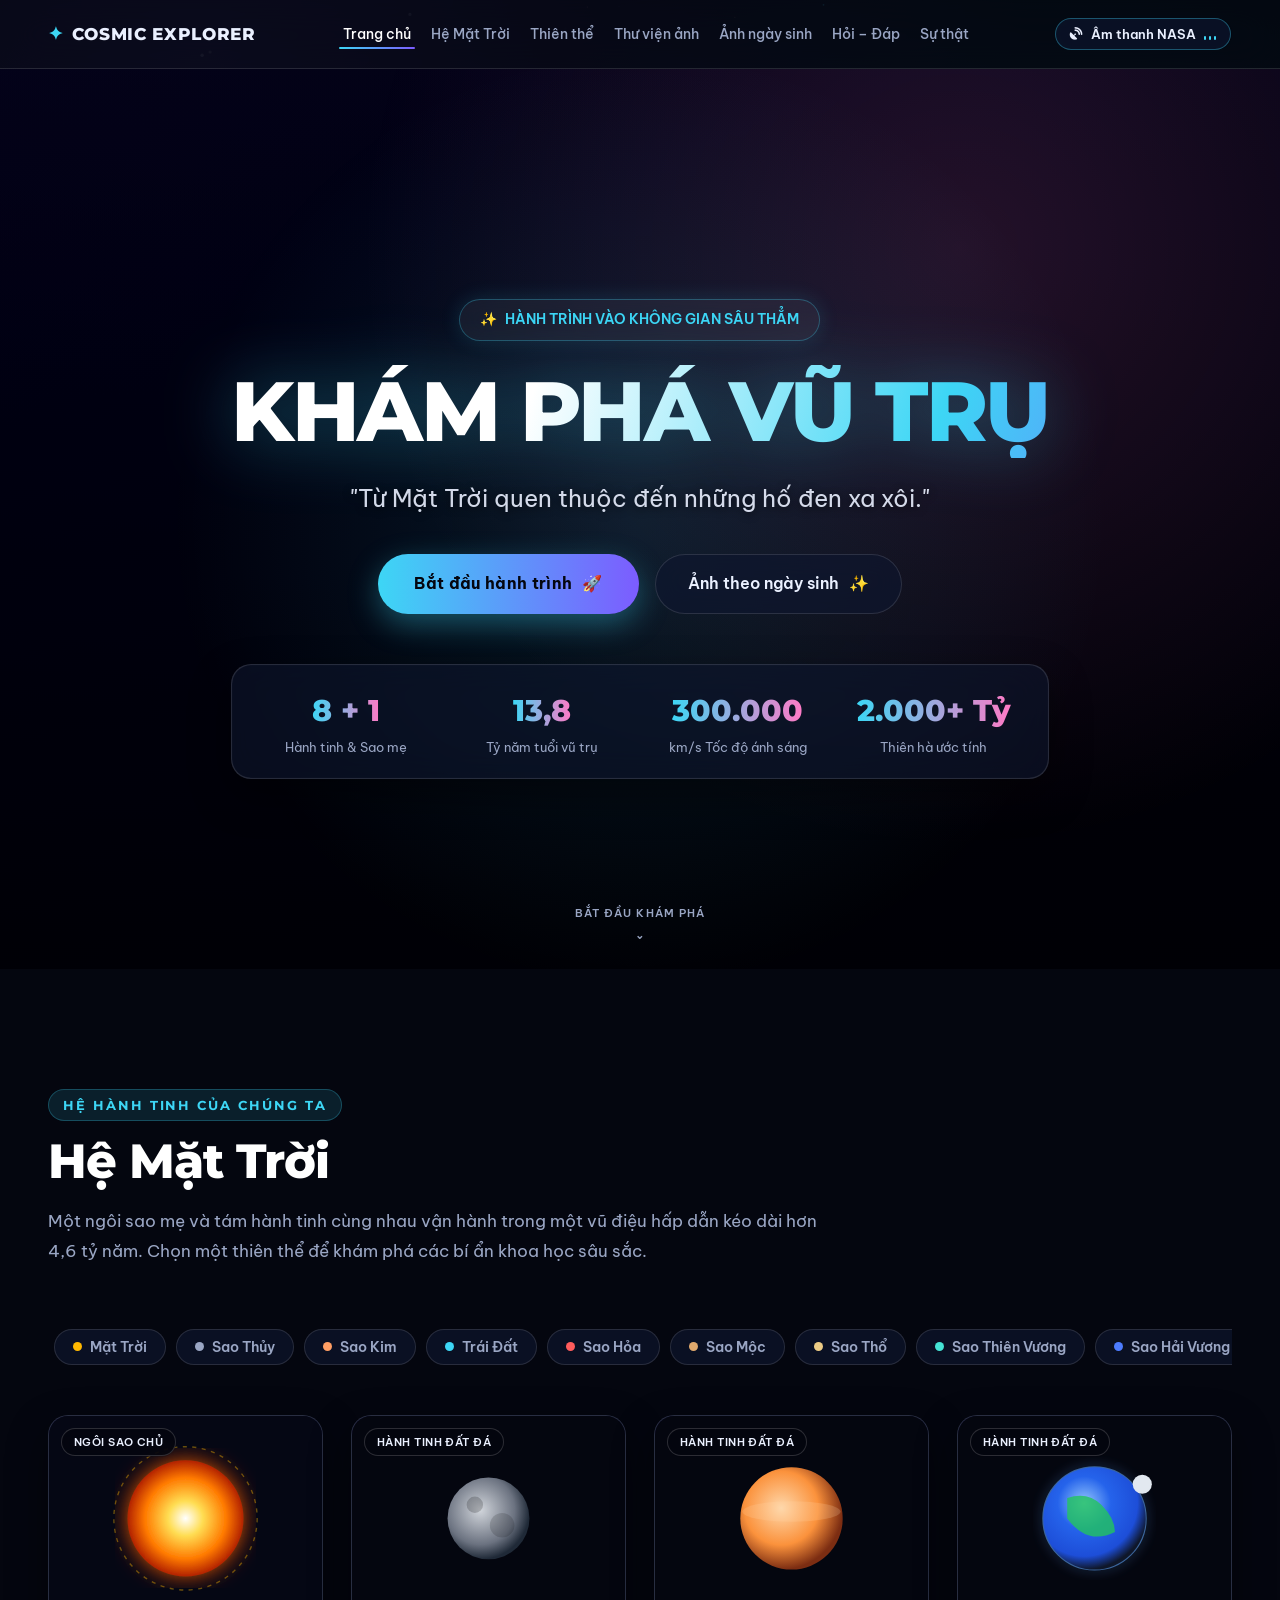
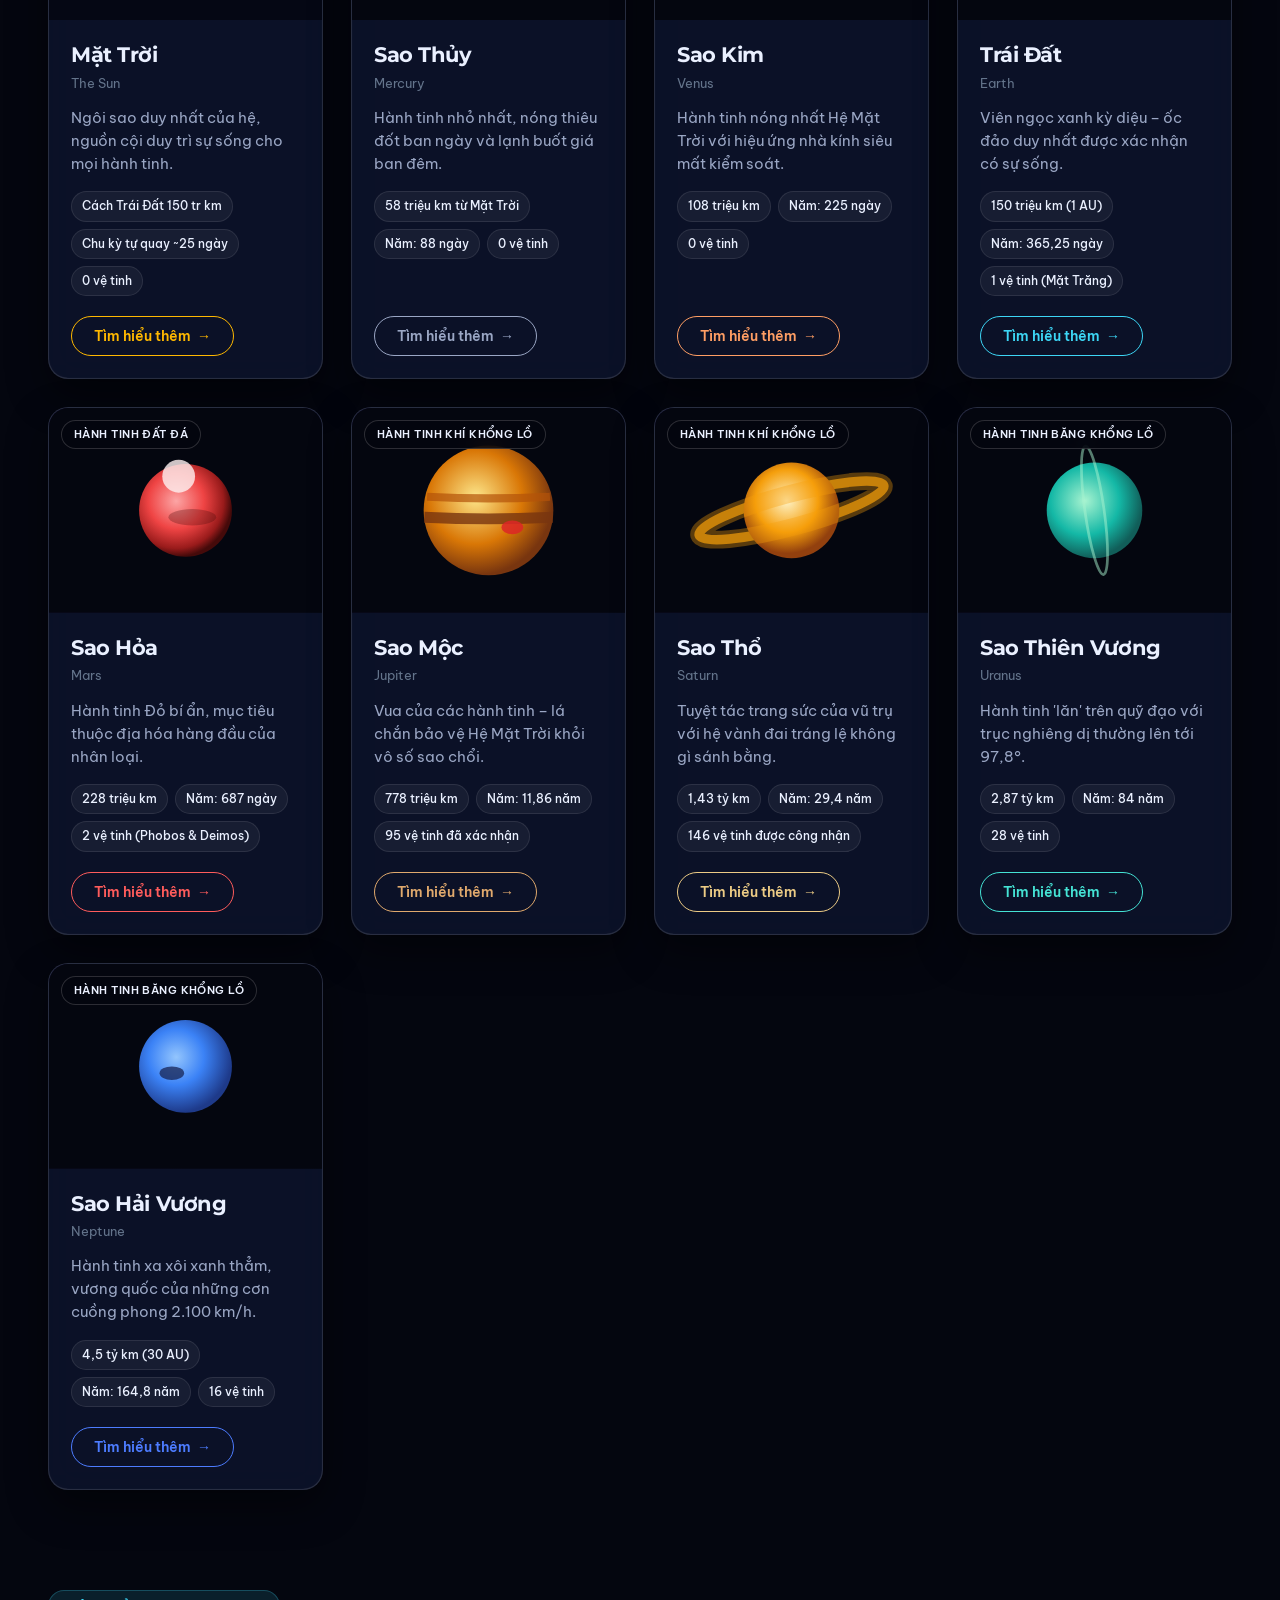
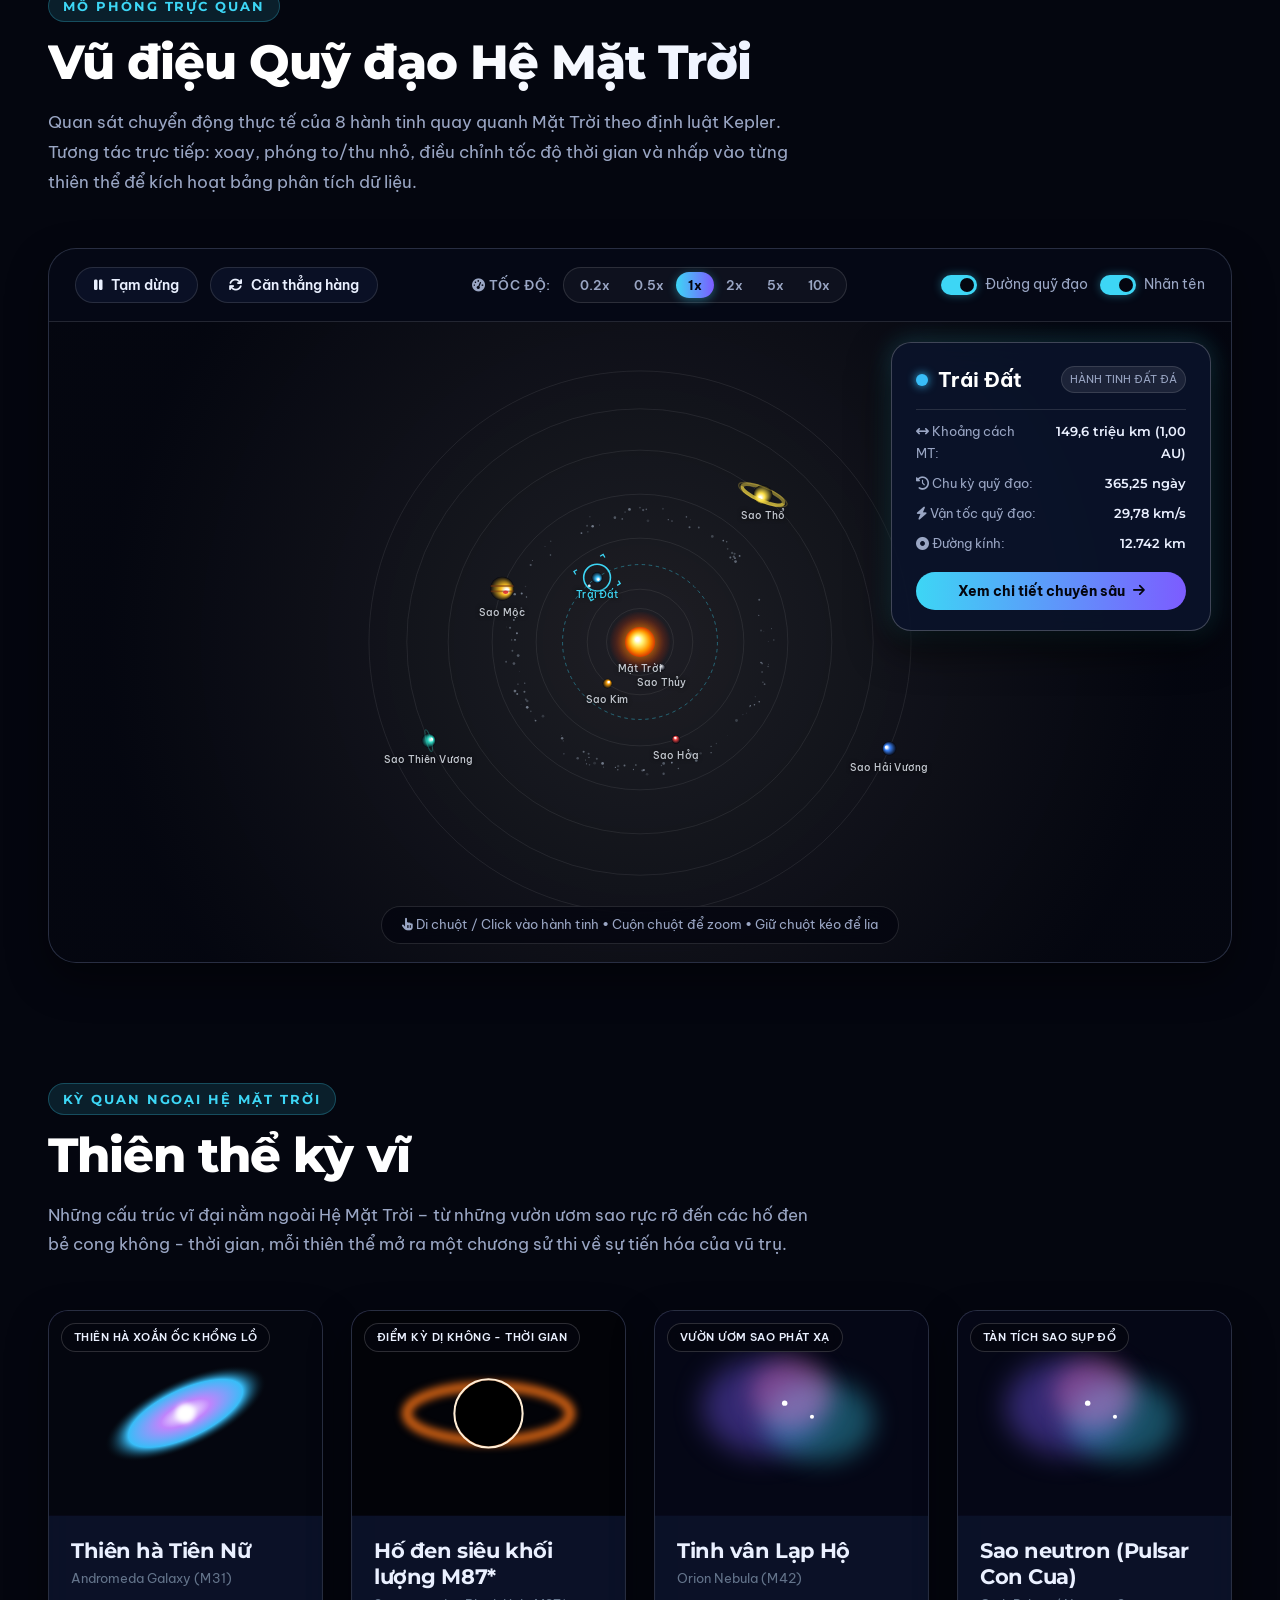
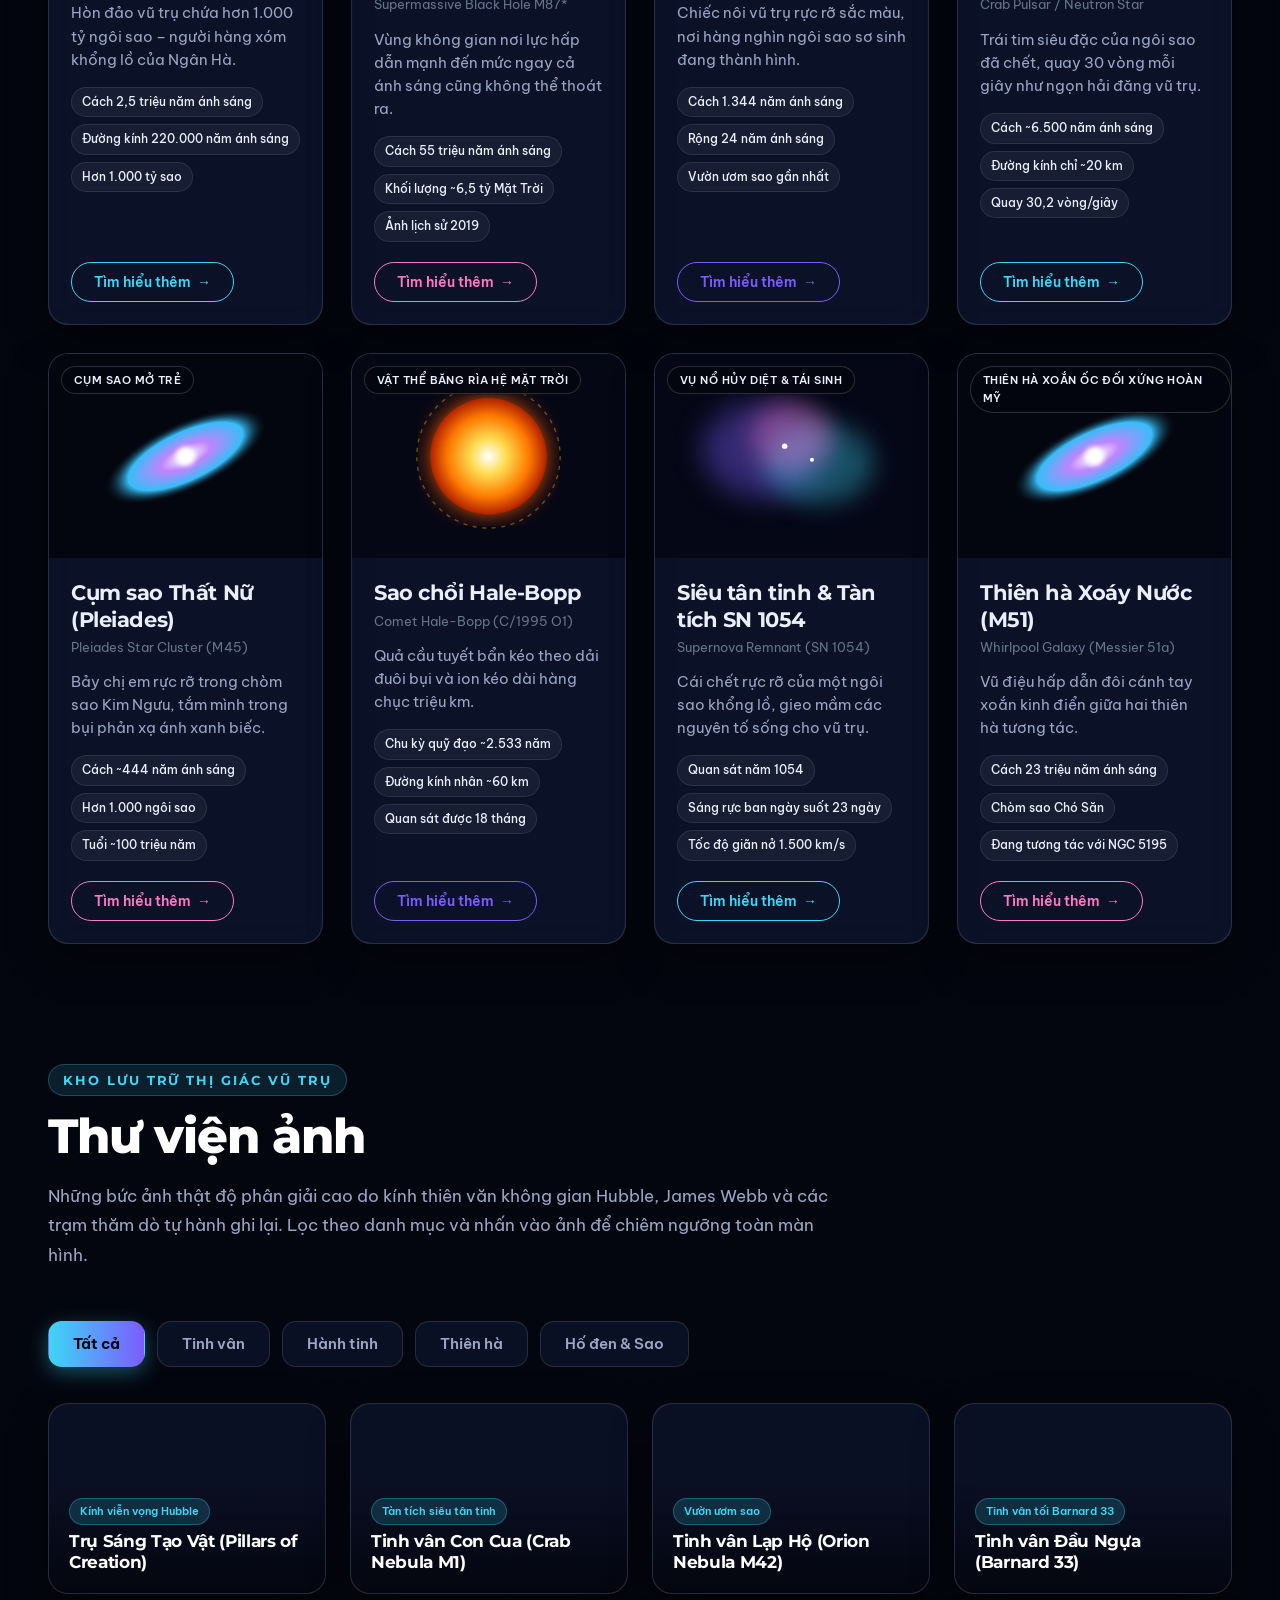
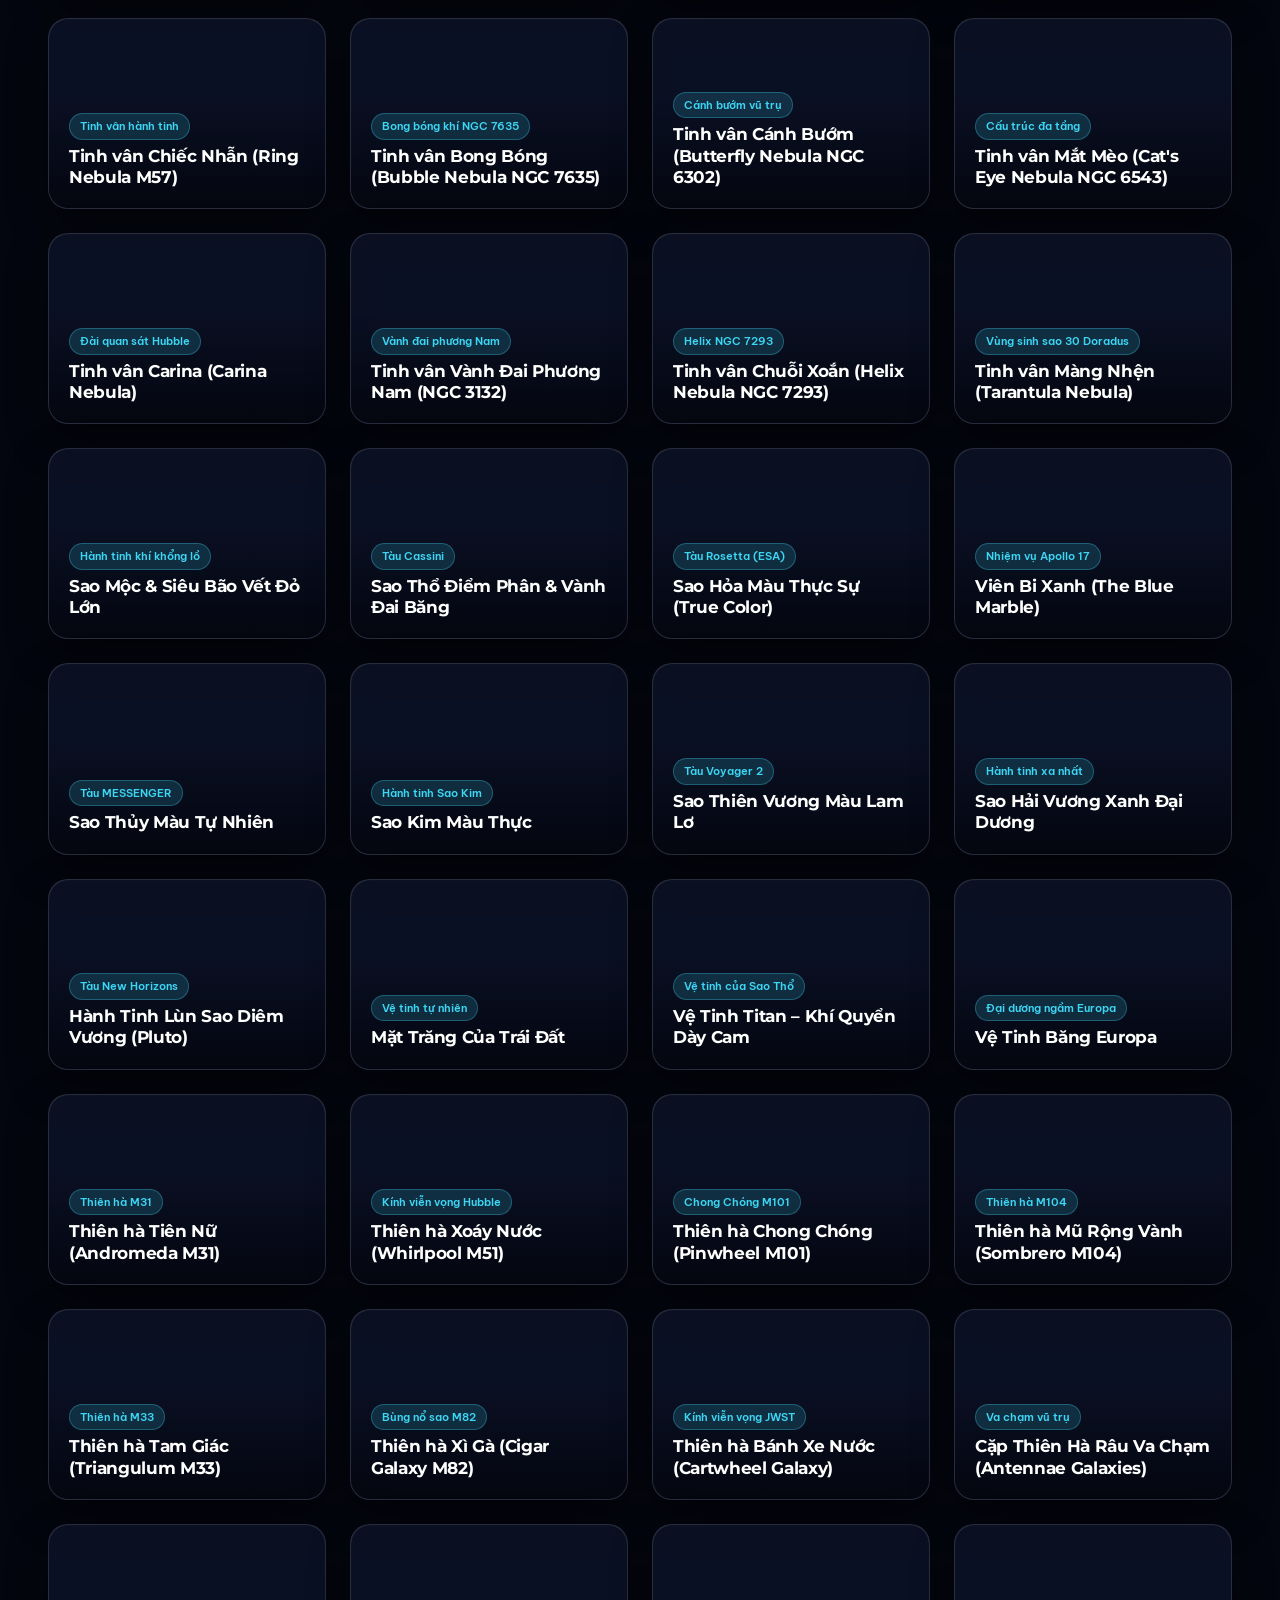
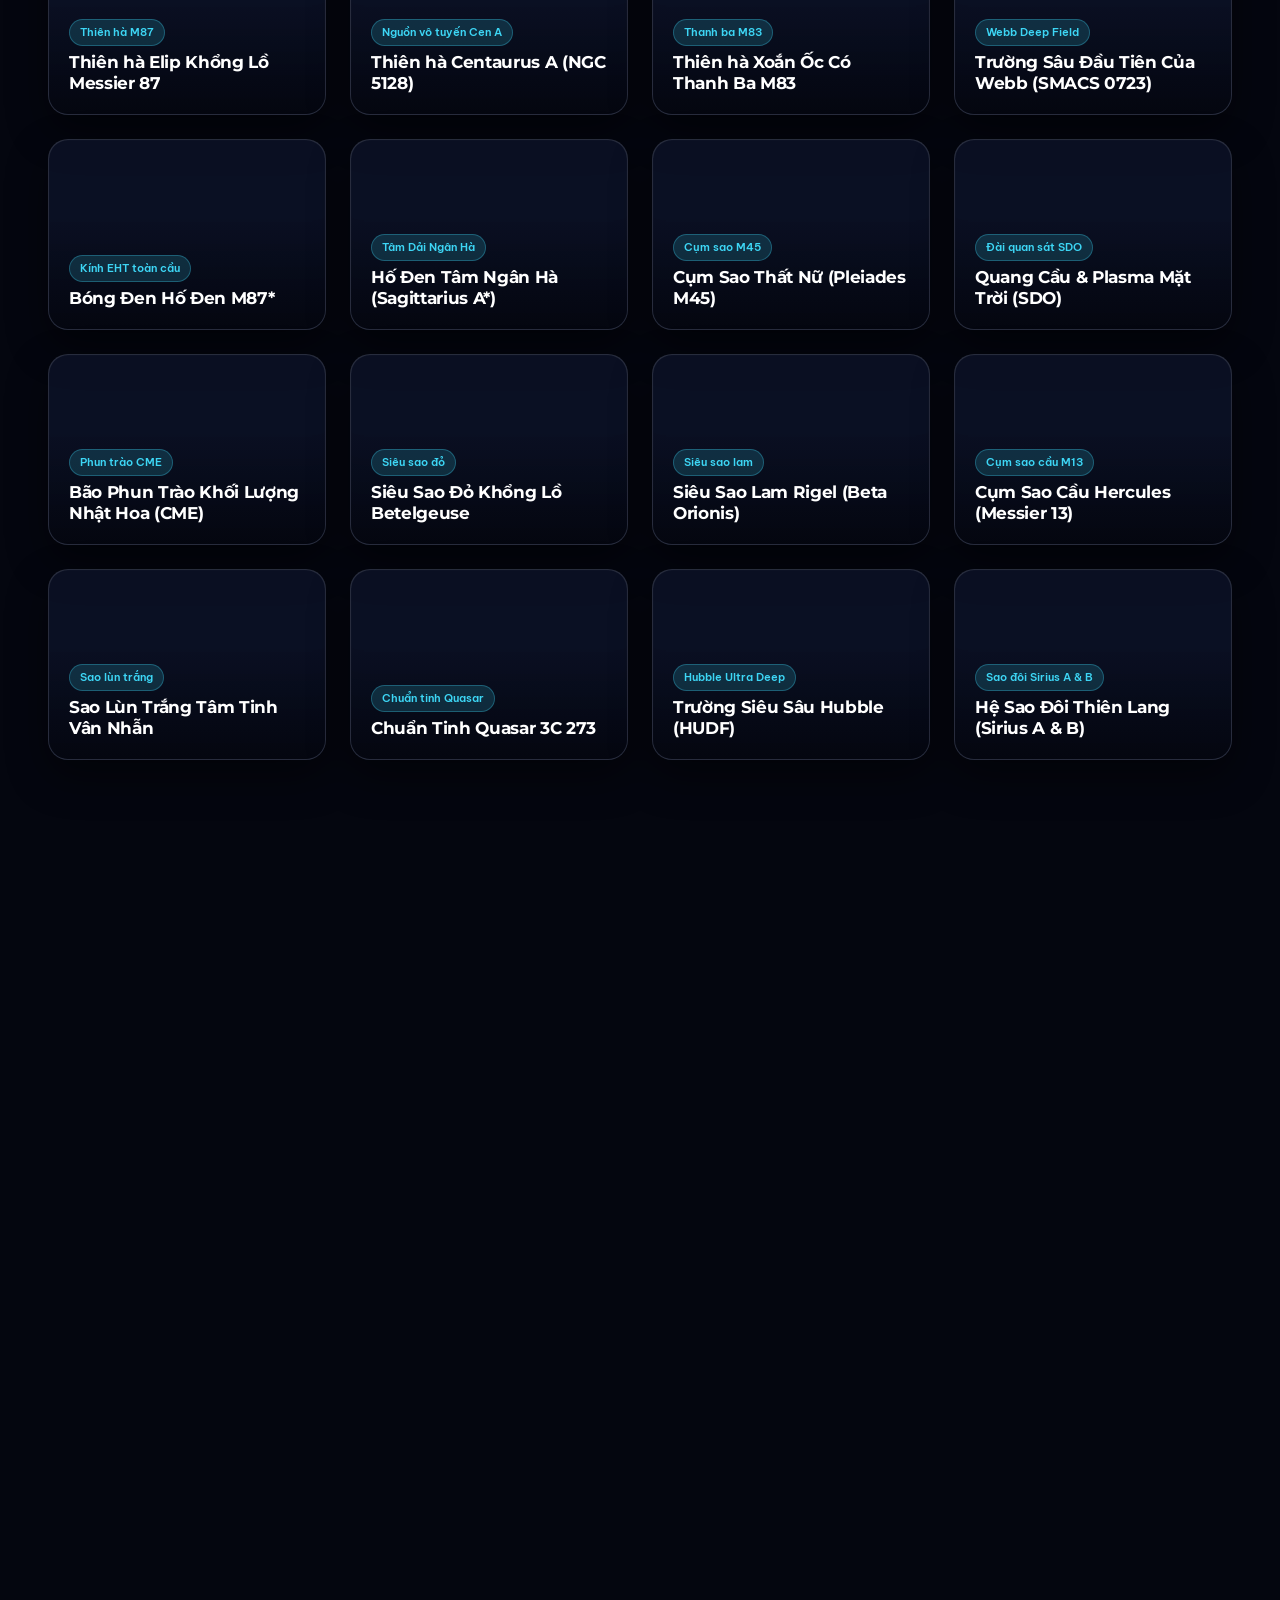
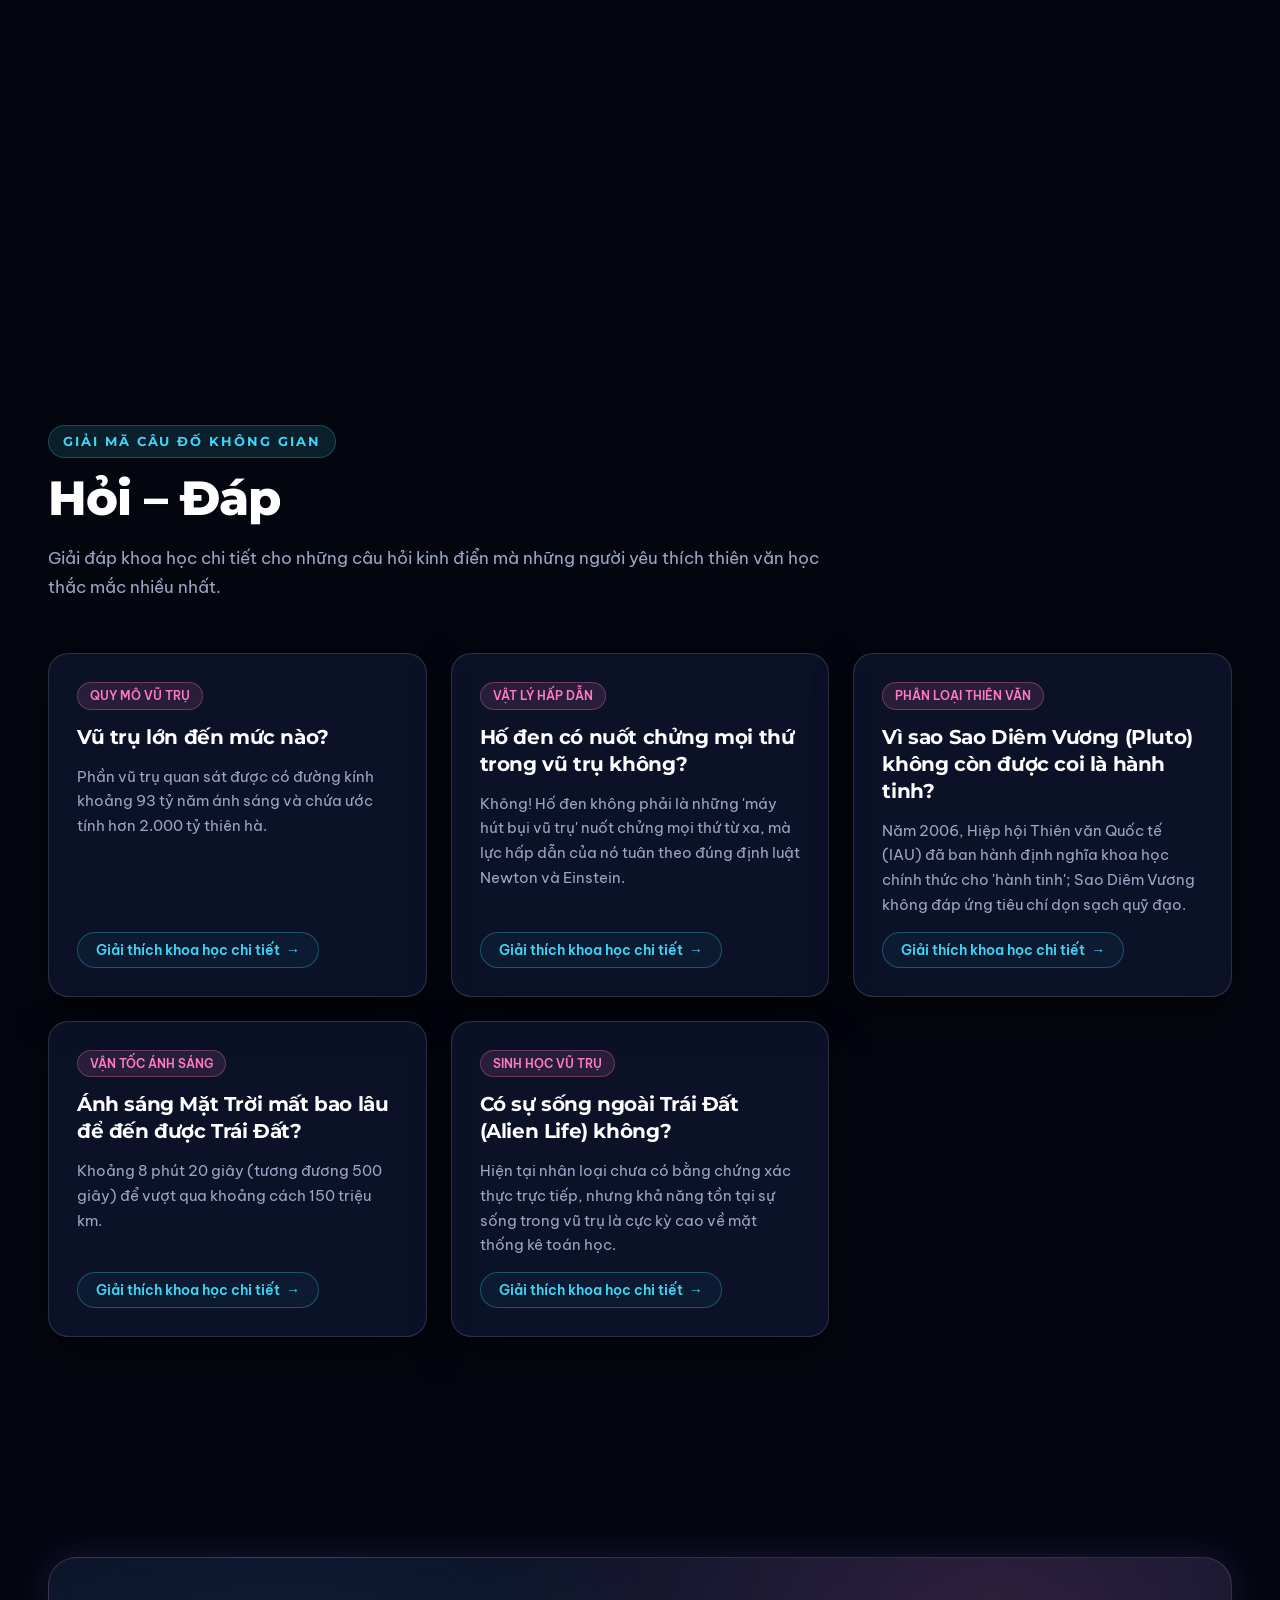
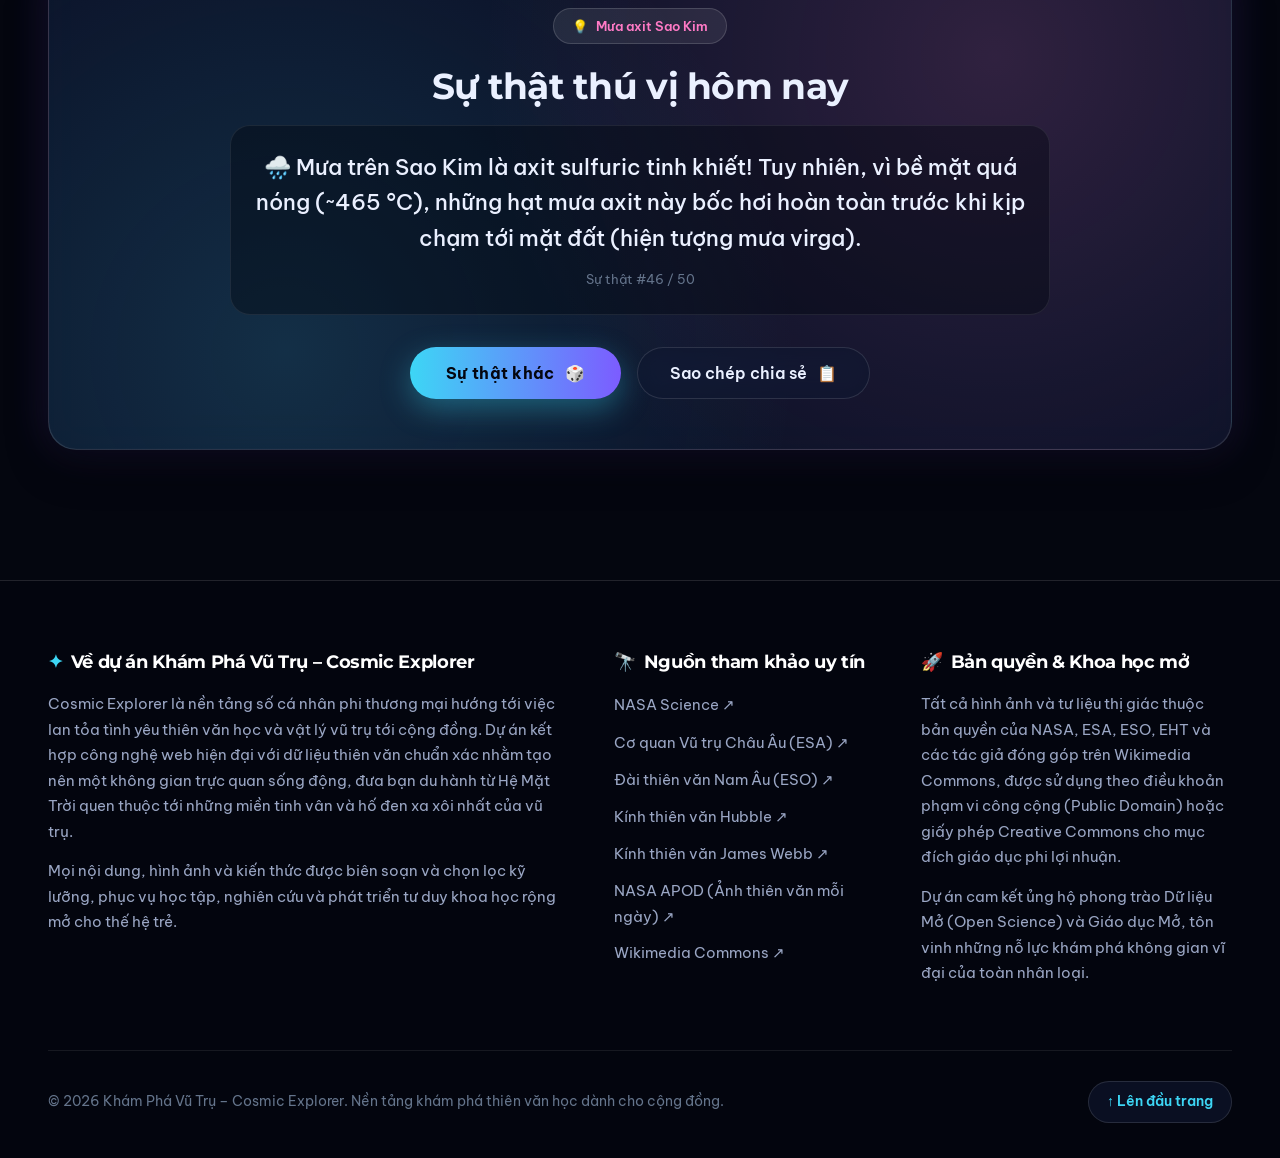
==== commit bdb884a0: "Add files via upload" ====
--- a/cosmos-exploration/index.html
+++ b/cosmos-exploration/index.html
@@ -4,11 +4,11 @@
   <meta charset="utf-8" />
   <meta name="viewport" content="width=device-width, initial-scale=1.0" />
   <title>Khám Phá Vũ Trụ – Cosmic Explorer</title>
-  <meta name="description" content="Trang web khám phá vũ trụ chuẩn Dark Space, Futuristic và Glassmorphism: Hệ Mặt Trời, thiên thể kỳ vĩ, thư viện ảnh thiên văn độ phân giải cao và hỏi đáp khoa học." />
+  <meta name="description" content="Khám Phá Vũ Trụ – Cosmic Explorer: Nền tảng cá nhân phi thương mại khám phá vũ trụ chuẩn Dark Space, Futuristic & Glassmorphism. Hệ Mặt Trời, thiên thể kỳ vĩ, widget pha Mặt Trăng thời gian thực và máy tính không gian." />
   <meta name="theme-color" content="#04060F" />
 
   <!-- ==========================================================================
-       GOOGLE ANALYTICS (GA4) – Đã kết nối mã đo lường chính thức
+       GOOGLE ANALYTICS (GA4) – Giữ nguyên Measurement ID chính thức
        ========================================================================== -->
   <script async src="https://www.googletagmanager.com/gtag/js?id=G-MNFSDY03LS"></script>
   <script>
@@ -25,12 +25,15 @@
   <!-- Open Graph / SEO -->
   <meta property="og:type" content="website" />
   <meta property="og:title" content="Khám Phá Vũ Trụ – Cosmic Explorer" />
-  <meta property="og:description" content="Từ Mặt Trời quen thuộc đến những hố đen xa xôi. Khám phá 8 hành tinh, thiên hà, tinh vân và các bí ẩn vật lý vũ trụ." />
+  <meta property="og:description" content="Từ Mặt Trời quen thuộc đến những hố đen xa xôi. Khám phá 8 hành tinh, thiên hà, tinh vân, widget pha Mặt Trăng thời gian thực và máy tính không gian." />
 
   <!-- Google Fonts: Montserrat & Be Vietnam Pro -->
   <link rel="preconnect" href="https://fonts.googleapis.com" />
   <link rel="preconnect" href="https://fonts.gstatic.com" crossorigin />
   <link href="https://fonts.googleapis.com/css2?family=Be+Vietnam+Pro:ital,wght@0,400;0,500;0,600;0,700;1,400&family=Montserrat:wght@600;700;800;900&display=swap" rel="stylesheet" />
+
+  <!-- Font Awesome 6 -->
+  <link rel="stylesheet" href="https://cdnjs.cloudflare.com/ajax/libs/font-awesome/6.5.1/css/all.min.css" integrity="sha512-DTOQO9RWCH3ppGqcWaEA1BIZOC6xxalwEsw9c2QQeAIftl+Vegovlnee1c9QX4TctnWMn13TZye+giMm8e2LwA==" crossorigin="anonymous" referrerpolicy="no-referrer" />
 
   <!-- Stylesheet -->
   <link rel="stylesheet" href="css/style.css" />
@@ -59,15 +62,22 @@
           <li><a href="#solar" class="nav-link">Hệ Mặt Trời</a></li>
           <li><a href="#objects" class="nav-link">Thiên thể</a></li>
           <li><a href="#gallery" class="nav-link">Thư viện ảnh</a></li>
+          <li><a href="#birthday" class="nav-link">Ảnh ngày sinh</a></li>
           <li><a href="#faq" class="nav-link">Hỏi – Đáp</a></li>
-          <li><a href="#facts" class="nav-link">Sự thật thú vị</a></li>
+          <li><a href="#facts" class="nav-link">Sự thật</a></li>
         </ul>
       </nav>
 
       <!-- Các nút thao tác góc phải -->
       <div class="nav-actions">
-        <button class="btn-sound" id="btn-sound" aria-label="Bật/Tắt âm thanh không gian" title="Bật/Tắt hiệu ứng âm thanh">
-          🔇
+        <button class="btn-nasa-audio" id="btn-nasa-audio" aria-label="Trạm âm thanh NASA" title="Mở Trạm âm thanh vũ trụ NASA">
+          <i class="fa-solid fa-satellite-dish"></i>
+          <span class="audio-btn-text">Âm thanh NASA</span>
+          <span class="sound-wave-bars" aria-hidden="true">
+            <span class="sw-bar"></span>
+            <span class="sw-bar"></span>
+            <span class="sw-bar"></span>
+          </span>
         </button>
         <button class="btn-burger" id="btn-burger" aria-label="Mở trình đơn chuyển trang" aria-expanded="false">
           <span></span>
@@ -78,6 +88,81 @@
     </div>
   </header>
 
+  <!-- Modal / Floating Card: Trạm Âm Thanh Không Gian NASA -->
+  <div class="nasa-audio-panel" id="nasa-audio-panel" role="region" aria-label="Trạm âm thanh không gian NASA" aria-hidden="true">
+    <div class="nap-header">
+      <div class="nap-title-group">
+        <span class="nap-badge"><i class="fa-solid fa-satellite-dish"></i> NASA AUDIO</span>
+        <h4 class="nap-title">Trạm Âm Thanh Không Gian</h4>
+      </div>
+      <button class="nap-close-btn" id="nap-close-btn" aria-label="Đóng bảng âm thanh">✕</button>
+    </div>
+    <p class="nap-desc">
+      Dữ liệu sóng vô tuyến & sóng plasma thực tế do các tàu vũ trụ và robot thăm dò của NASA thu được ngoài không gian.
+    </p>
+
+    <!-- Danh sách các track âm thanh -->
+    <div class="nap-tracks-list" id="nap-tracks-list">
+      <button class="nap-track-item active" data-track="mars">
+        <span class="track-icon">🔴</span>
+        <div class="track-meta">
+          <span class="track-name">Gió trên Sao Hỏa</span>
+          <span class="track-sub">Micro tàu Perseverance • Hố Jezero</span>
+        </div>
+        <span class="track-status-icon"><i class="fa-solid fa-volume-high"></i></span>
+      </button>
+
+      <button class="nap-track-item" data-track="saturn">
+        <span class="track-icon">🪐</span>
+        <div class="track-meta">
+          <span class="track-name">Sóng vô tuyến Sao Thổ</span>
+          <span class="track-sub">Tàu Cassini • Sóng cực quang 1 kHz</span>
+        </div>
+        <span class="track-status-icon"><i class="fa-solid fa-play"></i></span>
+      </button>
+
+      <button class="nap-track-item" data-track="earth">
+        <span class="track-icon">🌍</span>
+        <div class="track-meta">
+          <span class="track-name">Giao hưởng Plasma Trái Đất</span>
+          <span class="track-sub">Vành đai Van Allen • Earth's Chorus</span>
+        </div>
+        <span class="track-status-icon"><i class="fa-solid fa-play"></i></span>
+      </button>
+
+      <button class="nap-track-item" data-track="blackhole">
+        <span class="track-icon">🕳️</span>
+        <div class="track-meta">
+          <span class="track-name">Tiếng vọng Hố Đen Perseus</span>
+          <span class="track-sub">Kính Chandra • Nâng tần số 57 quãng tám</span>
+        </div>
+        <span class="track-status-icon"><i class="fa-solid fa-play"></i></span>
+      </button>
+
+      <button class="nap-track-item" data-track="ambient">
+        <span class="track-icon">🌌</span>
+        <div class="track-meta">
+          <span class="track-name">Deep Space Ambient Chill</span>
+          <span class="track-sub">Nhạc nền du hành không gian thư giãn</span>
+        </div>
+        <span class="track-status-icon"><i class="fa-solid fa-play"></i></span>
+      </button>
+    </div>
+
+    <!-- Thanh điều khiển âm thanh -->
+    <div class="nap-controls">
+      <button class="nap-btn-play" id="nap-btn-play" aria-label="Phát / Dừng âm thanh">
+        <i class="fa-solid fa-play" id="nap-play-icon"></i>
+        <span id="nap-play-label">Bật âm thanh</span>
+      </button>
+      <div class="nap-volume-group">
+        <i class="fa-solid fa-volume-low" style="color: var(--mute); font-size: 12px;"></i>
+        <input type="range" id="nap-volume" min="0" max="1" step="0.05" value="0.7" aria-label="Âm lượng" />
+        <i class="fa-solid fa-volume-high" style="color: var(--cy); font-size: 12px;"></i>
+      </div>
+    </div>
+  </div>
+
   <!-- ==========================================================================
        HERO SECTION (Trang chủ)
        ========================================================================== -->
@@ -102,9 +187,9 @@
           <span>Bắt đầu hành trình</span>
           <span aria-hidden="true">🚀</span>
         </a>
-        <a href="#gallery" class="btn-secondary">
-          <span>Xem thư viện ảnh</span>
-          <span aria-hidden="true">🔭</span>
+        <a href="#birthday" class="btn-secondary">
+          <span>Ảnh theo ngày sinh</span>
+          <span aria-hidden="true">✨</span>
         </a>
       </div>
 
@@ -131,7 +216,7 @@
 
     <!-- Mũi tên gợi ý cuộn -->
     <a href="#solar" class="hero-scroll-indicator" aria-label="Cuộn xuống nội dung tiếp theo">
-      <span>Cuộn xuống</span>
+      <span>Bắt đầu khám phá</span>
       <span aria-hidden="true">⌄</span>
     </a>
   </section>
@@ -294,6 +379,100 @@
       </div>
     </section>
 
+    <!-- ==========================================================================
+         SECTION: ẢNH THIÊN VĂN THEO NGÀY SINH (COSMIC BIRTHDAY)
+         ========================================================================== -->
+    <section id="birthday" class="birthday-section">
+      <div class="section-header reveal">
+        <span class="section-tag">Kỷ niệm cá nhân hóa</span>
+        <h2 class="section-title">Ảnh Thiên Văn Theo Ngày Sinh</h2>
+        <p class="section-desc">
+          Lấy cảm hứng từ chương trình của NASA – Vào ngày sinh nhật của bạn, các kính thiên văn không gian đã hướng ống kính vào tuyệt tác nào của vũ trụ? Hãy chọn ngày tháng sinh để khám phá bức ảnh dành riêng cho bạn!
+        </p>
+      </div>
+
+      <div class="birthday-card reveal">
+        <!-- Bộ chọn ngày & tháng sinh -->
+        <div class="bday-selector-bar">
+          <div class="bday-input-group">
+            <label for="bday-day"><i class="fa-solid fa-calendar-day"></i> Ngày sinh:</label>
+            <select id="bday-day" class="bday-select" aria-label="Chọn ngày sinh">
+              <option value="1">Ngày 1</option><option value="2">Ngày 2</option><option value="3">Ngày 3</option><option value="4">Ngày 4</option><option value="5">Ngày 5</option>
+              <option value="6">Ngày 6</option><option value="7">Ngày 7</option><option value="8">Ngày 8</option><option value="9">Ngày 9</option><option value="10">Ngày 10</option>
+              <option value="11">Ngày 11</option><option value="12">Ngày 12</option><option value="13">Ngày 13</option><option value="14">Ngày 14</option><option value="15">Ngày 15</option>
+              <option value="16">Ngày 16</option><option value="17">Ngày 17</option><option value="18">Ngày 18</option><option value="19">Ngày 19</option><option value="20">Ngày 20</option>
+              <option value="21">Ngày 21</option><option value="22" selected>Ngày 22</option><option value="23">Ngày 23</option><option value="24">Ngày 24</option><option value="25">Ngày 25</option>
+              <option value="26">Ngày 26</option><option value="27">Ngày 27</option><option value="28">Ngày 28</option><option value="29">Ngày 29</option><option value="30">Ngày 30</option><option value="31">Ngày 31</option>
+            </select>
+          </div>
+
+          <div class="bday-input-group">
+            <label for="bday-month"><i class="fa-solid fa-calendar"></i> Tháng sinh:</label>
+            <select id="bday-month" class="bday-select" aria-label="Chọn tháng sinh">
+              <option value="1">Tháng 1</option>
+              <option value="2">Tháng 2</option>
+              <option value="3">Tháng 3</option>
+              <option value="4">Tháng 4</option>
+              <option value="5">Tháng 5</option>
+              <option value="6">Tháng 6</option>
+              <option value="7">Tháng 7</option>
+              <option value="8">Tháng 8</option>
+              <option value="9">Tháng 9</option>
+              <option value="10">Tháng 10</option>
+              <option value="11" selected>Tháng 11</option>
+              <option value="12">Tháng 12</option>
+            </select>
+          </div>
+        </div>
+
+        <!-- Khung hiển thị kết quả bức ảnh thiên văn -->
+        <div class="bday-result-wrapper" id="bday-result-box">
+          <div class="bday-visual-frame">
+            <img src="" alt="Ảnh thiên văn sinh nhật" id="bday-img" class="bday-img" loading="lazy" />
+            <div class="bday-img-glow"></div>
+            <div class="bday-date-badge" id="bday-badge">Ngày 22 tháng 11</div>
+            <button class="bday-fullscreen-btn" id="bday-btn-fullscreen" title="Xem ảnh toàn màn hình" aria-label="Phóng to ảnh">
+              <i class="fa-solid fa-expand"></i>
+            </button>
+          </div>
+
+          <div class="bday-info-body">
+            <div class="bday-tag-row">
+              <span class="card-type-badge" id="bday-type-badge">Kiệt tác James Webb</span>
+              <span class="bday-constellation" id="bday-constellation">Chòm sao Lạp Hộ</span>
+            </div>
+
+            <h3 class="bday-title" id="bday-title">Tinh vân Lạp Hộ (Orion Nebula)</h3>
+            <p class="bday-wish" id="bday-wish">
+              "Vào ngày sinh nhật của bạn, vũ trụ đã tạo nên một vườn ươm sao khổng lồ rực rỡ cách Trái Đất 1.344 năm ánh sáng. Hàng ngàn ngôi sao sơ sinh đang bừng sáng từ những đám mây bụi khí, mang đến nguồn năng lượng tinh khôi và may mắn cho hành trình của bạn."
+            </p>
+
+            <div class="bday-stats-list">
+              <div class="bday-stat-item">
+                <span class="b-lbl"><i class="fa-solid fa-satellite"></i> Kính thiên văn:</span>
+                <span class="b-val" id="bday-telescope">James Webb & Hubble (NASA/ESA)</span>
+              </div>
+              <div class="bday-stat-item">
+                <span class="b-lbl"><i class="fa-solid fa-arrows-left-right"></i> Khoảng cách:</span>
+                <span class="b-val" id="bday-distance">1.344 năm ánh sáng</span>
+              </div>
+            </div>
+
+            <div class="bday-actions">
+              <button class="btn-secondary" id="btn-copy-bday-wish" type="button">
+                <span>Sao chép thông điệp</span>
+                <span aria-hidden="true">📋</span>
+              </button>
+              <button class="btn-primary" id="btn-random-bday" type="button">
+                <span>Khám phá ngày khác</span>
+                <span aria-hidden="true">✨</span>
+              </button>
+            </div>
+          </div>
+        </div>
+      </div>
+    </section>
+
     <!-- SECTION 4: HỎI – ĐÁP VỀ VŨ TRỤ -->
     <section id="faq">
       <div class="section-header reveal">
@@ -353,10 +532,10 @@
         <div class="footer-col">
           <h4>
             <span style="color: var(--cy);">✦</span>
-            <span>Về dự án Cosmic Explorer</span>
+            <span>Về dự án Khám Phá Vũ Trụ – Cosmic Explorer</span>
           </h4>
           <p>
-            Cosmic Explorer là nền tảng số phi thương mại hướng tới việc lan tỏa tình yêu thiên văn học và vật lý vũ trụ tới mọi người. Dự án kết hợp công nghệ web hiện đại với dữ liệu thiên văn chuẩn xác nhằm tạo nên một không gian trực quan sống động, đưa bạn du hành từ Hệ Mặt Trời quen thuộc tới những miền tinh vân và hố đen xa xôi nhất của vũ trụ.
+            Cosmic Explorer là nền tảng số cá nhân phi thương mại hướng tới việc lan tỏa tình yêu thiên văn học và vật lý vũ trụ tới cộng đồng. Dự án kết hợp công nghệ web hiện đại với dữ liệu thiên văn chuẩn xác nhằm tạo nên một không gian trực quan sống động, đưa bạn du hành từ Hệ Mặt Trời quen thuộc tới những miền tinh vân và hố đen xa xôi nhất của vũ trụ.
           </p>
           <p>
             Mọi nội dung, hình ảnh và kiến thức được biên soạn và chọn lọc kỹ lưỡng, phục vụ học tập, nghiên cứu và phát triển tư duy khoa học rộng mở cho thế hệ trẻ.
--- a/cosmos-exploration/css/style.css
+++ b/cosmos-exploration/css/style.css
@@ -187,23 +187,27 @@
   display: flex;
   align-items: center;
   justify-content: space-between;
-  height: 72px;
+  height: 68px;
+  gap: 14px;
+  flex-wrap: nowrap;
 }
 
 .nav-brand {
   display: flex;
   align-items: center;
-  gap: 10px;
+  gap: 8px;
   font-family: var(--font-heading);
   font-weight: 800;
-  font-size: 19px;
-  letter-spacing: 0.05em;
-  color: var(--ivory);
+  font-size: 16.5px;
+  letter-spacing: 0.04em;
+  color: var(--ivory);
+  white-space: nowrap;
+  flex-shrink: 0;
 }
 
 .nav-brand .brand-spark {
   color: var(--cy);
-  font-size: 20px;
+  font-size: 18px;
   animation: pulse-glow 2.5s infinite;
   display: inline-block;
 }
@@ -216,17 +220,21 @@
 .nav-menu {
   display: flex;
   align-items: center;
-  gap: 32px;
+  gap: 12px;
   list-style: none;
+  flex-wrap: nowrap;
+  margin: 0;
+  padding: 0;
 }
 
 .nav-link {
-  font-size: 15px;
+  font-size: 13.5px;
   font-weight: 500;
   color: var(--mute);
-  padding: 8px 0;
+  padding: 6px 4px;
   position: relative;
   transition: color var(--trans-fast);
+  white-space: nowrap;
 }
 
 .nav-link::after {
@@ -254,29 +262,8 @@
 .nav-actions {
   display: flex;
   align-items: center;
-  gap: 14px;
-}
-
-/* Nút điều khiển âm thanh vũ trụ tinh tế */
-.btn-sound {
-  display: flex;
-  align-items: center;
-  justify-content: center;
-  width: 42px;
-  height: 42px;
-  border-radius: var(--radius-full);
-  border: 1px solid var(--line);
-  background: var(--glass);
-  color: var(--mute);
-  font-size: 18px;
-  transition: var(--trans-fast);
-}
-
-.btn-sound:hover {
-  color: var(--cy);
-  border-color: var(--cy);
-  background: var(--cy-subtle);
-  transform: translateY(-2px);
+  gap: 10px;
+  flex-shrink: 0;
 }
 
 /* Nút burger mobile */
@@ -286,8 +273,8 @@
   justify-content: center;
   align-items: center;
   gap: 5px;
-  width: 44px;
-  height: 44px;
+  width: 40px;
+  height: 40px;
   border-radius: var(--radius-xs);
   border: 1px solid var(--line);
   background: var(--glass);
@@ -315,7 +302,7 @@
   transform: translateY(-7px) rotate(-45deg);
 }
 
-@media (max-width: 900px) {
+@media (max-width: 1080px) {
   .btn-burger {
     display: flex;
   }
@@ -1819,3 +1806,537 @@
     transform: none !important;
   }
 }
+
+/* ==========================================================================
+   TRẠM ÂM THANH KHÔNG GIAN NASA (NASA REAL SPACE SOUNDS)
+   ========================================================================== */
+.btn-nasa-audio {
+  display: inline-flex;
+  align-items: center;
+  gap: 8px;
+  background: rgba(14, 22, 46, 0.7);
+  border: 1px solid rgba(61, 214, 245, 0.35);
+  border-radius: var(--radius-full);
+  color: var(--ivory);
+  padding: 7px 14px;
+  font-family: var(--font-body);
+  font-size: 12.5px;
+  font-weight: 600;
+  cursor: pointer;
+  transition: var(--trans-fast);
+  backdrop-filter: blur(10px);
+}
+
+.btn-nasa-audio:hover,
+.btn-nasa-audio.playing {
+  border-color: var(--cy);
+  background: rgba(61, 214, 245, 0.15);
+  box-shadow: 0 0 16px var(--cy-glow);
+  color: var(--cy);
+}
+
+.sound-wave-bars {
+  display: flex;
+  align-items: flex-end;
+  gap: 2.5px;
+  height: 12px;
+}
+
+.sw-bar {
+  width: 2.5px;
+  height: 4px;
+  background: var(--cy);
+  border-radius: 1px;
+  transition: height 0.2s ease;
+}
+
+.btn-nasa-audio.playing .sw-bar:nth-child(1) {
+  animation: swWave 0.8s ease-in-out infinite alternate;
+}
+.btn-nasa-audio.playing .sw-bar:nth-child(2) {
+  animation: swWave 0.5s ease-in-out infinite alternate 0.2s;
+}
+.btn-nasa-audio.playing .sw-bar:nth-child(3) {
+  animation: swWave 0.7s ease-in-out infinite alternate 0.4s;
+}
+
+@keyframes swWave {
+  0% { height: 3px; }
+  100% { height: 12px; }
+}
+
+/* Floating Audio Panel */
+.nasa-audio-panel {
+  position: fixed;
+  top: 75px;
+  right: 24px;
+  width: 360px;
+  max-width: calc(100vw - 32px);
+  background: rgba(7, 11, 24, 0.94);
+  border: 1px solid rgba(61, 214, 245, 0.35);
+  border-radius: var(--radius-md);
+  padding: 20px;
+  box-shadow: 0 20px 50px rgba(0, 0, 0, 0.7), 0 0 30px rgba(61, 214, 245, 0.15);
+  backdrop-filter: blur(20px);
+  -webkit-backdrop-filter: blur(20px);
+  z-index: 1000;
+  display: none;
+  flex-direction: column;
+  gap: 14px;
+  animation: napSlideDown 0.3s cubic-bezier(0.16, 1, 0.3, 1);
+}
+
+.nasa-audio-panel.open {
+  display: flex;
+}
+
+@keyframes napSlideDown {
+  from { opacity: 0; transform: translateY(-12px) scale(0.96); }
+  to { opacity: 1; transform: translateY(0) scale(1); }
+}
+
+.nap-header {
+  display: flex;
+  align-items: flex-start;
+  justify-content: space-between;
+  gap: 10px;
+}
+
+.nap-badge {
+  display: inline-flex;
+  align-items: center;
+  gap: 6px;
+  font-size: 10.5px;
+  font-weight: 800;
+  letter-spacing: 0.5px;
+  color: var(--cy);
+  background: var(--cy-subtle);
+  border: 1px solid rgba(61, 214, 245, 0.25);
+  padding: 3px 8px;
+  border-radius: var(--radius-full);
+}
+
+.nap-title {
+  font-size: 16px;
+  font-weight: 700;
+  color: var(--ivory);
+  font-family: var(--font-heading);
+  margin-top: 4px;
+}
+
+.nap-close-btn {
+  background: transparent;
+  border: none;
+  color: var(--mute);
+  font-size: 16px;
+  cursor: pointer;
+  padding: 4px;
+  line-height: 1;
+  transition: color 0.2s;
+}
+
+.nap-close-btn:hover {
+  color: var(--ivory);
+}
+
+.nap-desc {
+  font-size: 12px;
+  color: var(--mute);
+  line-height: 1.45;
+}
+
+.nap-tracks-list {
+  display: flex;
+  flex-direction: column;
+  gap: 8px;
+  max-height: 230px;
+  overflow-y: auto;
+}
+
+.nap-track-item {
+  display: flex;
+  align-items: center;
+  gap: 12px;
+  padding: 9px 12px;
+  border-radius: var(--radius-xs);
+  background: rgba(14, 22, 46, 0.6);
+  border: 1px solid var(--line);
+  color: var(--ivory);
+  cursor: pointer;
+  text-align: left;
+  transition: var(--trans-fast);
+  width: 100%;
+}
+
+.nap-track-item:hover {
+  background: rgba(25, 40, 80, 0.7);
+  border-color: rgba(61, 214, 245, 0.3);
+}
+
+.nap-track-item.active {
+  background: rgba(61, 214, 245, 0.12);
+  border-color: var(--cy);
+}
+
+.track-icon {
+  font-size: 20px;
+  line-height: 1;
+}
+
+.track-meta {
+  flex: 1;
+  display: flex;
+  flex-direction: column;
+  gap: 1px;
+}
+
+.track-name {
+  font-size: 13px;
+  font-weight: 600;
+  color: var(--ivory);
+}
+
+.nap-track-item.active .track-name {
+  color: var(--cy);
+}
+
+.track-sub {
+  font-size: 10.5px;
+  color: var(--mute);
+}
+
+.track-status-icon {
+  font-size: 12px;
+  color: var(--mute);
+}
+
+.nap-track-item.active .track-status-icon {
+  color: var(--cy);
+}
+
+.nap-controls {
+  display: flex;
+  align-items: center;
+  justify-content: space-between;
+  gap: 14px;
+  padding-top: 10px;
+  border-top: 1px solid var(--line);
+}
+
+.nap-btn-play {
+  display: inline-flex;
+  align-items: center;
+  gap: 8px;
+  padding: 8px 16px;
+  background: linear-gradient(135deg, #3DD6F5, #7C5CFF);
+  border: none;
+  border-radius: var(--radius-full);
+  color: #04060F;
+  font-family: var(--font-heading);
+  font-size: 12.5px;
+  font-weight: 700;
+  cursor: pointer;
+  transition: var(--trans-fast);
+}
+
+.nap-btn-play:hover {
+  box-shadow: 0 0 18px var(--cy-glow);
+  transform: translateY(-1px);
+}
+
+.nap-volume-group {
+  display: flex;
+  align-items: center;
+  gap: 8px;
+  flex: 1;
+  max-width: 130px;
+}
+
+.nap-volume-group input[type="range"] {
+  width: 100%;
+  accent-color: var(--cy);
+  height: 4px;
+  cursor: pointer;
+}
+
+/* ==========================================================================
+   SECTION: ẢNH THIÊN VĂN THEO NGÀY SINH (COSMIC BIRTHDAY)
+   ========================================================================== */
+.birthday-section {
+  margin-top: 60px;
+  margin-bottom: 70px;
+}
+
+.birthday-card {
+  background: var(--glass-card);
+  border: 1px solid var(--line);
+  border-radius: var(--radius-lg);
+  padding: 32px;
+  box-shadow: var(--shadow-card);
+  backdrop-filter: blur(16px);
+  -webkit-backdrop-filter: blur(16px);
+  position: relative;
+  overflow: hidden;
+}
+
+.birthday-card::before {
+  content: "";
+  position: absolute;
+  top: 0;
+  left: 0;
+  right: 0;
+  height: 1px;
+  background: linear-gradient(90deg, transparent, rgba(61, 214, 245, 0.4), transparent);
+}
+
+.bday-selector-bar {
+  display: flex;
+  align-items: center;
+  justify-content: center;
+  gap: 24px;
+  padding: 18px 24px;
+  background: rgba(10, 16, 34, 0.65);
+  border: 1px solid var(--line-strong);
+  border-radius: var(--radius-md);
+  margin-bottom: 28px;
+  flex-wrap: wrap;
+}
+
+.bday-input-group {
+  display: flex;
+  align-items: center;
+  gap: 10px;
+}
+
+.bday-input-group label {
+  font-size: 13.5px;
+  font-weight: 600;
+  color: var(--ivory);
+  display: flex;
+  align-items: center;
+  gap: 6px;
+}
+
+.bday-input-group label i {
+  color: var(--cy);
+}
+
+.bday-select {
+  padding: 9px 14px;
+  background: #04060F;
+  border: 1px solid rgba(61, 214, 245, 0.35);
+  border-radius: var(--radius-xs);
+  color: var(--cy);
+  font-family: var(--font-heading);
+  font-size: 14px;
+  font-weight: 700;
+  outline: none;
+  cursor: pointer;
+  transition: var(--trans-fast);
+}
+
+.bday-select:focus {
+  border-color: var(--cy);
+  box-shadow: 0 0 12px var(--cy-glow);
+}
+
+.bday-select option {
+  background: #0A1022;
+  color: #EAF0FF;
+}
+
+.bday-submit-btn {
+  margin-left: auto;
+}
+
+.bday-result-wrapper {
+  display: grid;
+  grid-template-columns: 1.15fr 0.85fr;
+  gap: 30px;
+  align-items: center;
+  background: rgba(10, 16, 34, 0.45);
+  border: 1px solid var(--line);
+  border-radius: var(--radius-md);
+  padding: 24px;
+  position: relative;
+}
+
+.bday-visual-frame {
+  position: relative;
+  border-radius: var(--radius-sm);
+  overflow: hidden;
+  aspect-ratio: 16 / 10;
+  box-shadow: 0 12px 30px rgba(0, 0, 0, 0.6);
+  border: 1px solid rgba(255, 255, 255, 0.12);
+  background: #04060F;
+}
+
+.bday-img {
+  width: 100%;
+  height: 100%;
+  object-fit: cover;
+  transition: transform 0.6s cubic-bezier(0.16, 1, 0.3, 1);
+  display: block;
+}
+
+.bday-visual-frame:hover .bday-img {
+  transform: scale(1.04);
+}
+
+.bday-img-glow {
+  position: absolute;
+  inset: 0;
+  box-shadow: inset 0 0 40px rgba(4, 6, 15, 0.6);
+  pointer-events: none;
+}
+
+.bday-date-badge {
+  position: absolute;
+  top: 14px;
+  left: 14px;
+  background: rgba(4, 6, 15, 0.85);
+  border: 1px solid rgba(61, 214, 245, 0.4);
+  color: var(--cy);
+  font-family: var(--font-heading);
+  font-size: 12px;
+  font-weight: 700;
+  padding: 5px 12px;
+  border-radius: var(--radius-full);
+  backdrop-filter: blur(8px);
+}
+
+.bday-fullscreen-btn {
+  position: absolute;
+  bottom: 14px;
+  right: 14px;
+  width: 36px;
+  height: 36px;
+  border-radius: 50%;
+  background: rgba(4, 6, 15, 0.75);
+  border: 1px solid var(--line);
+  color: var(--ivory);
+  display: flex;
+  align-items: center;
+  justify-content: center;
+  cursor: pointer;
+  transition: var(--trans-fast);
+  backdrop-filter: blur(8px);
+}
+
+.bday-fullscreen-btn:hover {
+  background: var(--cy);
+  color: #04060F;
+  border-color: var(--cy);
+}
+
+.bday-info-body {
+  display: flex;
+  flex-direction: column;
+  gap: 14px;
+}
+
+.bday-tag-row {
+  display: flex;
+  align-items: center;
+  gap: 10px;
+  flex-wrap: wrap;
+}
+
+.bday-constellation {
+  font-size: 12px;
+  color: var(--mute);
+  background: rgba(255, 255, 255, 0.05);
+  padding: 3px 9px;
+  border-radius: var(--radius-full);
+  border: 1px solid var(--line);
+}
+
+.bday-title {
+  font-size: 22px;
+  font-weight: 800;
+  color: var(--ivory);
+  font-family: var(--font-heading);
+  line-height: 1.3;
+}
+
+.bday-wish {
+  font-size: 14px;
+  color: #CBD5E1;
+  line-height: 1.6;
+  font-style: italic;
+  padding-left: 14px;
+  border-left: 2px solid var(--cy);
+}
+
+.bday-stats-list {
+  display: flex;
+  flex-direction: column;
+  gap: 6px;
+  background: rgba(4, 6, 15, 0.4);
+  padding: 10px 14px;
+  border-radius: var(--radius-xs);
+  border: 1px solid rgba(255, 255, 255, 0.05);
+}
+
+.bday-stat-item {
+  display: flex;
+  justify-content: space-between;
+  font-size: 12px;
+}
+
+.bday-stat-item .b-lbl {
+  color: var(--mute);
+  display: flex;
+  align-items: center;
+  gap: 6px;
+}
+
+.bday-stat-item .b-lbl i {
+  color: var(--cy);
+}
+
+.bday-stat-item .b-val {
+  color: var(--ivory);
+  font-weight: 600;
+}
+
+.bday-actions {
+  display: flex;
+  align-items: center;
+  gap: 12px;
+  margin-top: 6px;
+  flex-wrap: wrap;
+}
+
+@keyframes bdayGlowPulse {
+  0% { transform: scale(0.99); box-shadow: 0 0 10px rgba(61, 214, 245, 0.2); }
+  50% { transform: scale(1.008); box-shadow: 0 0 35px rgba(61, 214, 245, 0.55), 0 0 60px rgba(123, 77, 255, 0.35); }
+  100% { transform: scale(1); box-shadow: none; }
+}
+
+.bday-pulsing {
+  animation: bdayGlowPulse 0.65s cubic-bezier(0.16, 1, 0.3, 1);
+}
+
+@media (max-width: 900px) {
+  .bday-result-wrapper {
+    grid-template-columns: 1fr;
+    gap: 20px;
+  }
+  .bday-selector-bar {
+    flex-direction: column;
+    align-items: stretch;
+  }
+  .bday-submit-btn {
+    margin-left: 0;
+    width: 100%;
+    justify-content: center;
+  }
+  .nasa-audio-panel {
+    top: auto;
+    bottom: 20px;
+    right: 16px;
+    left: 16px;
+    width: auto;
+  }
+}
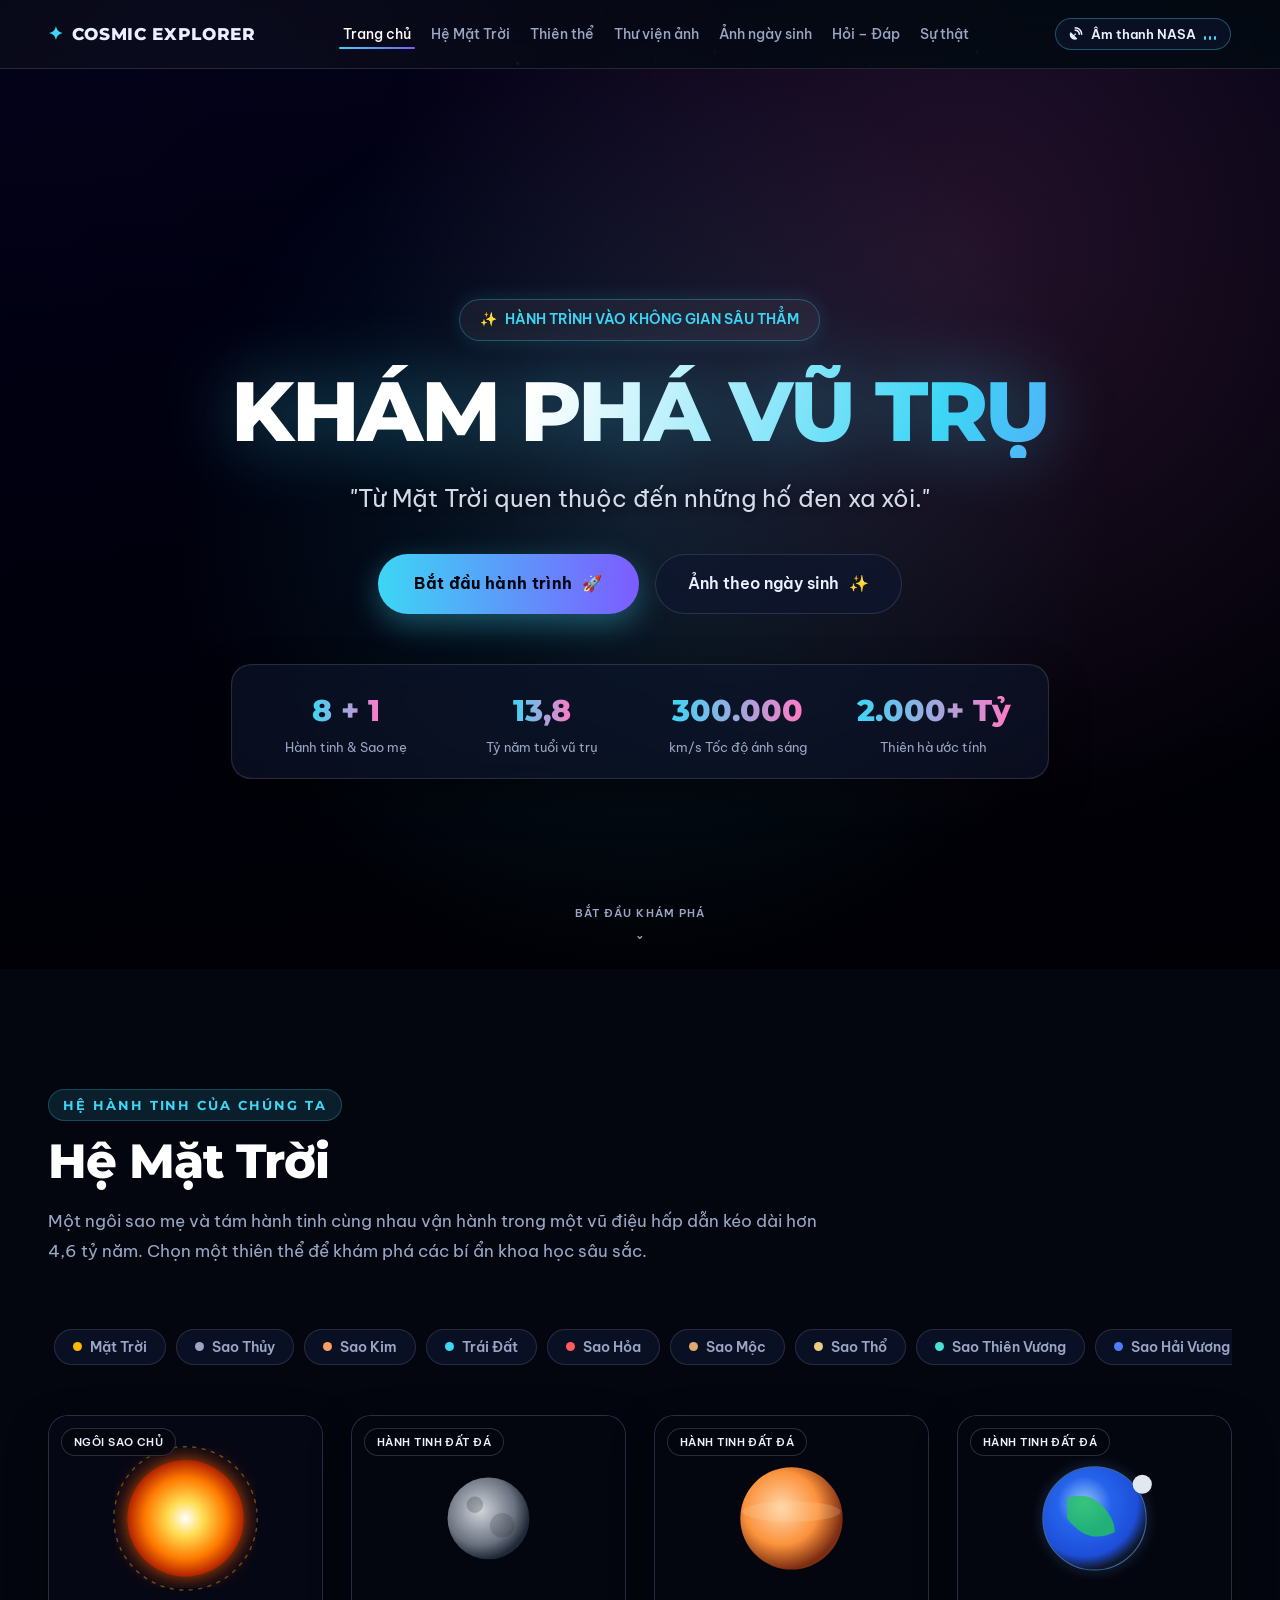
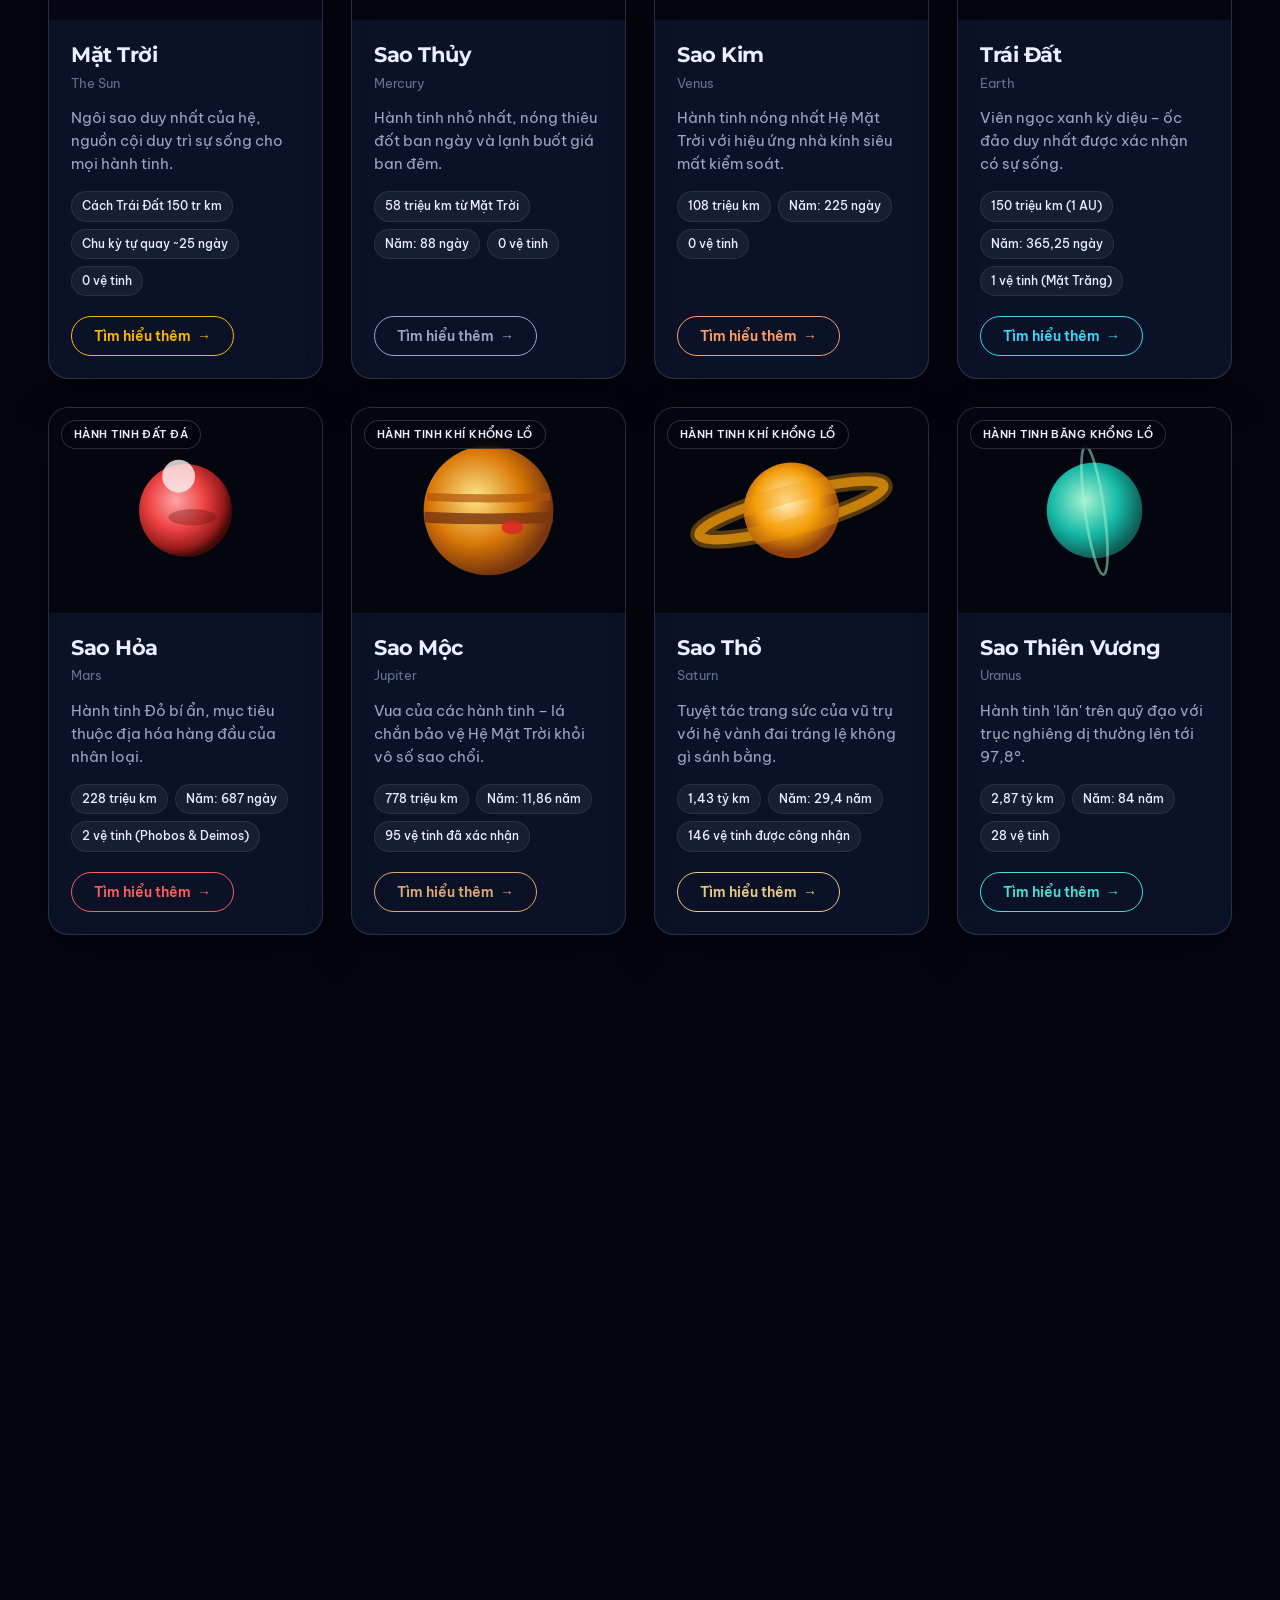
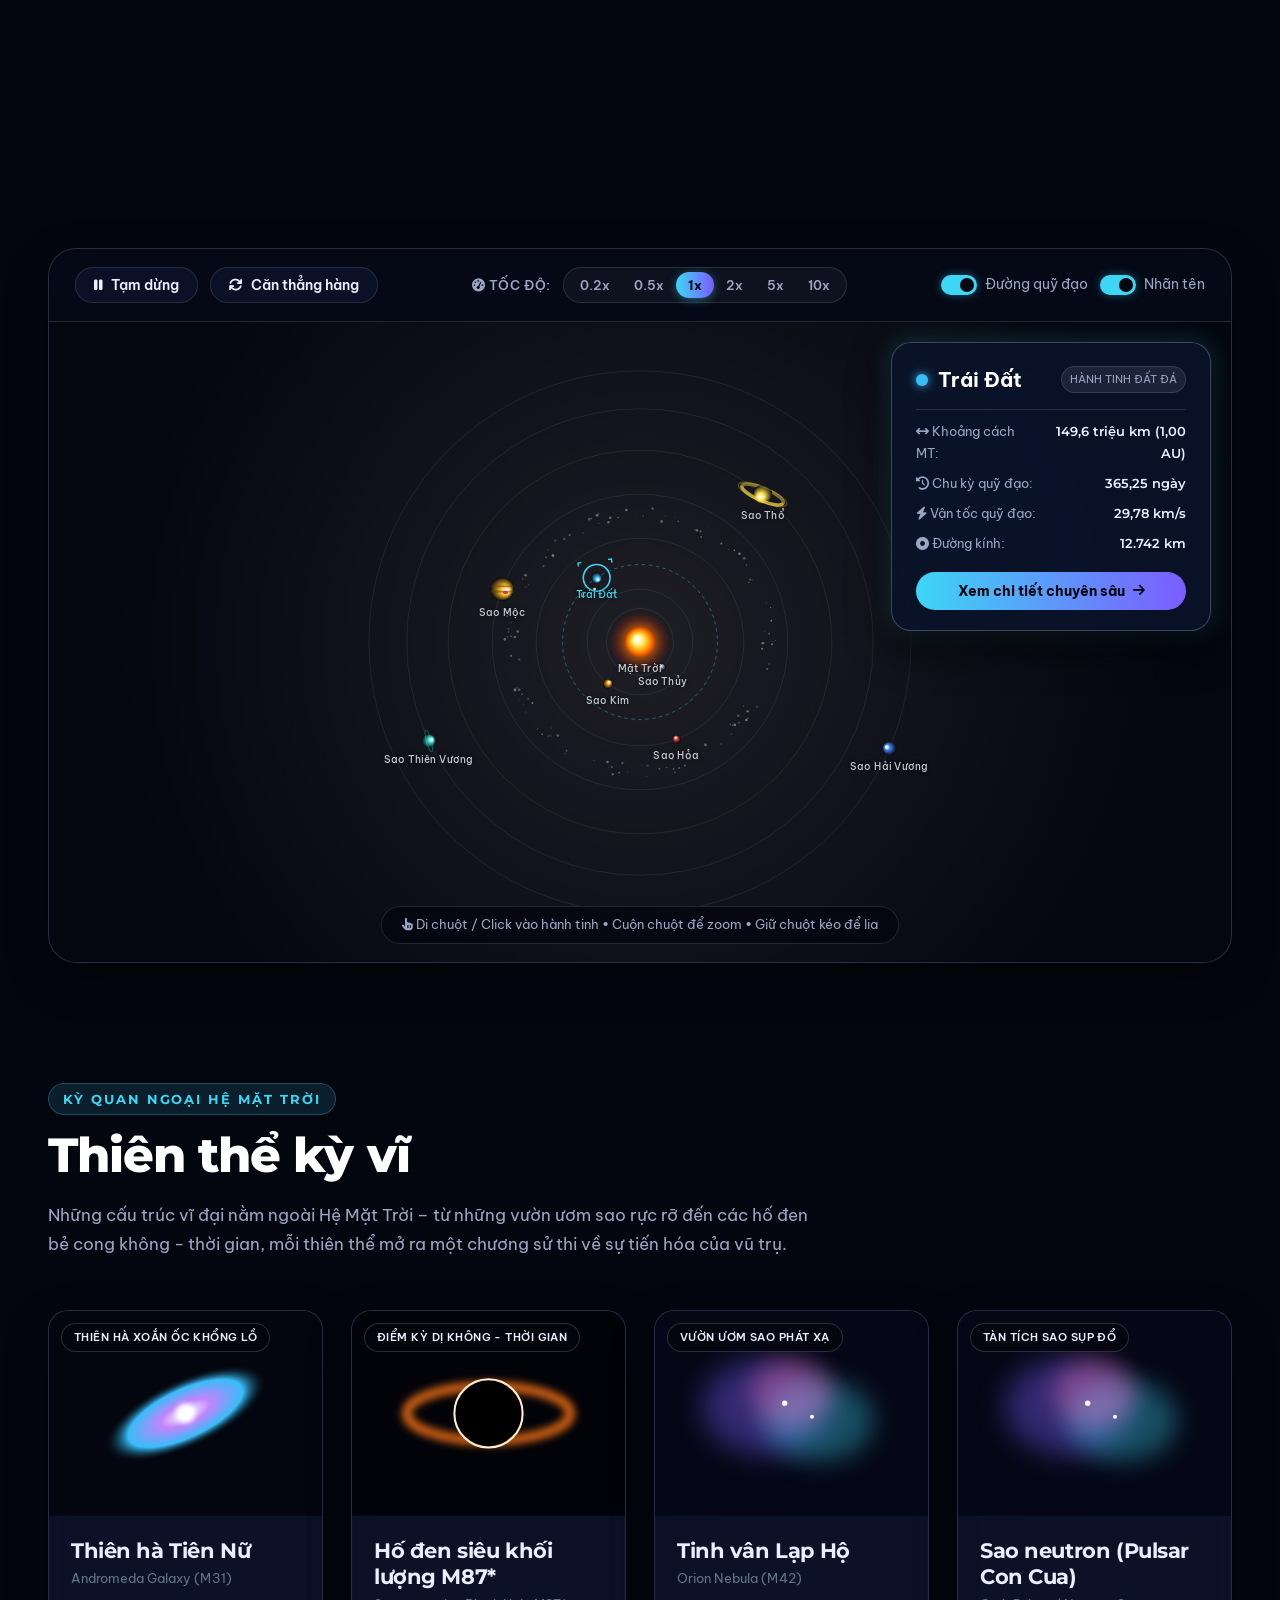
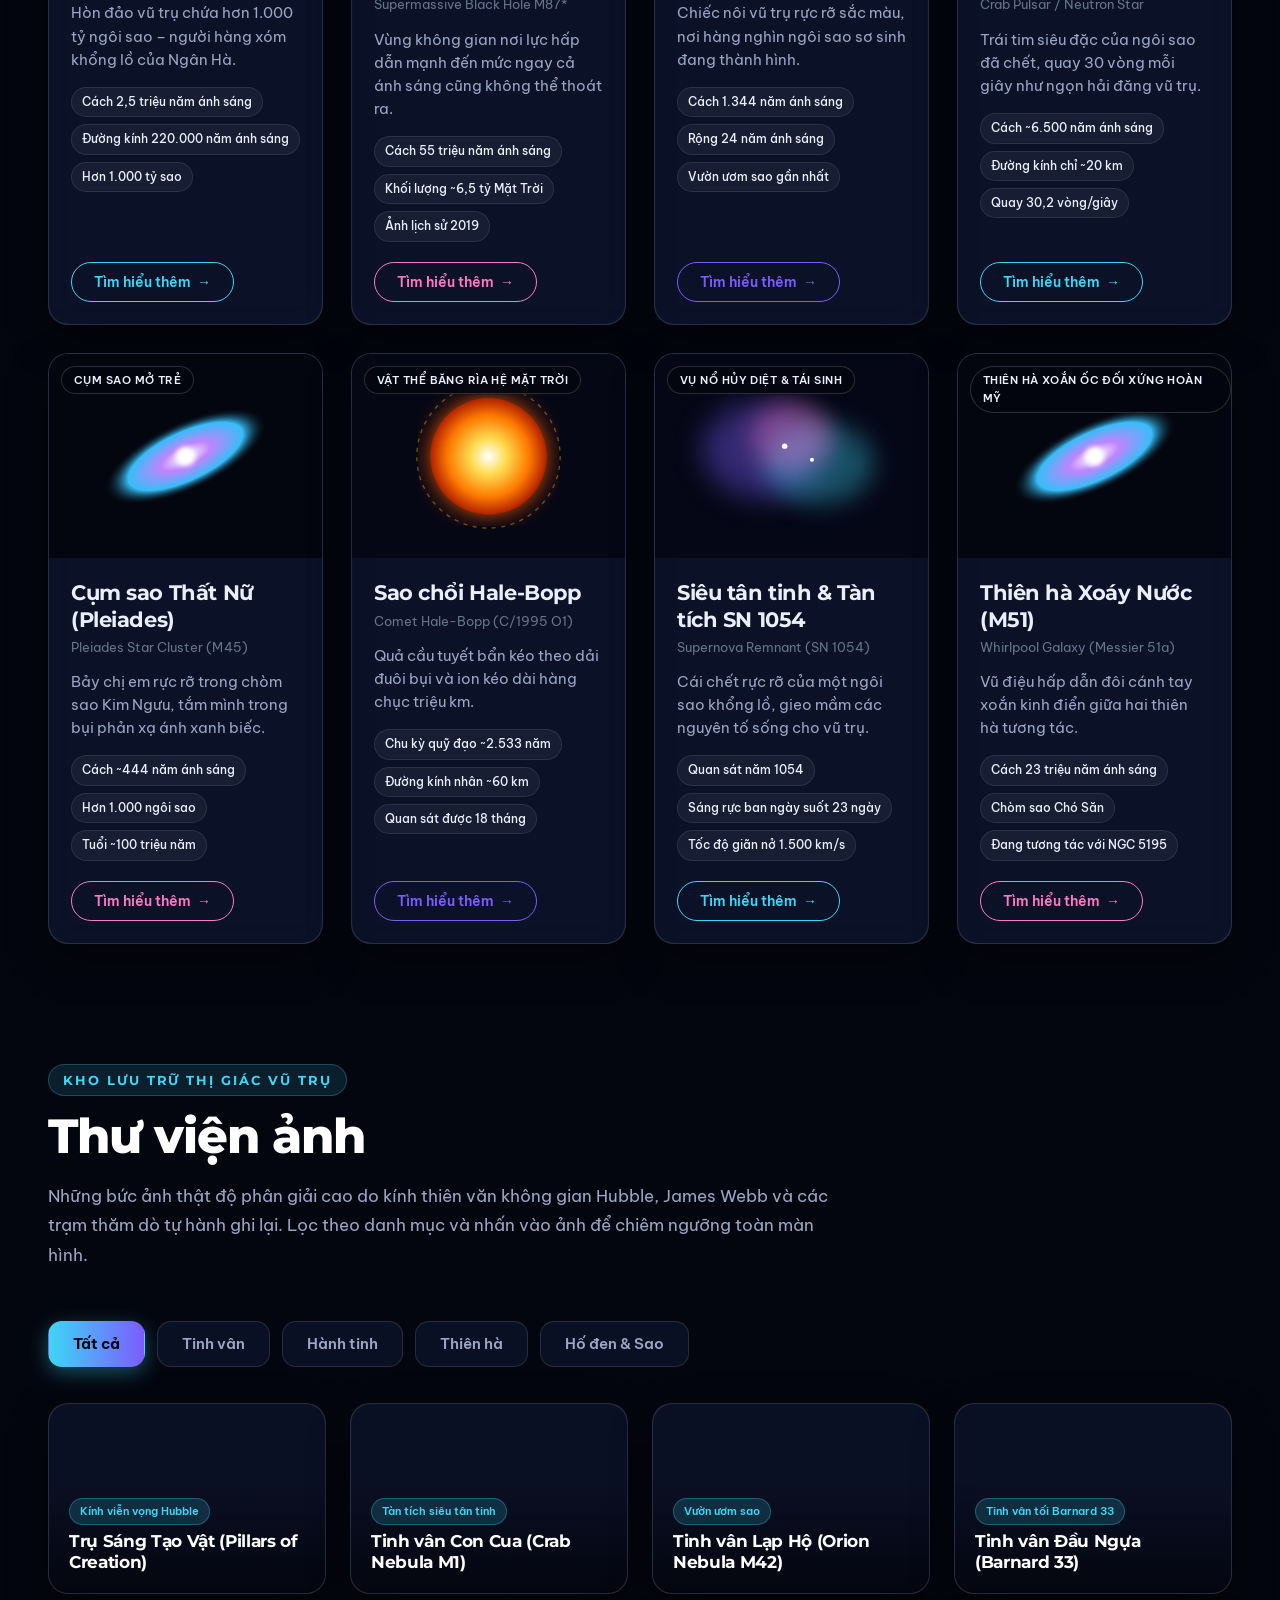
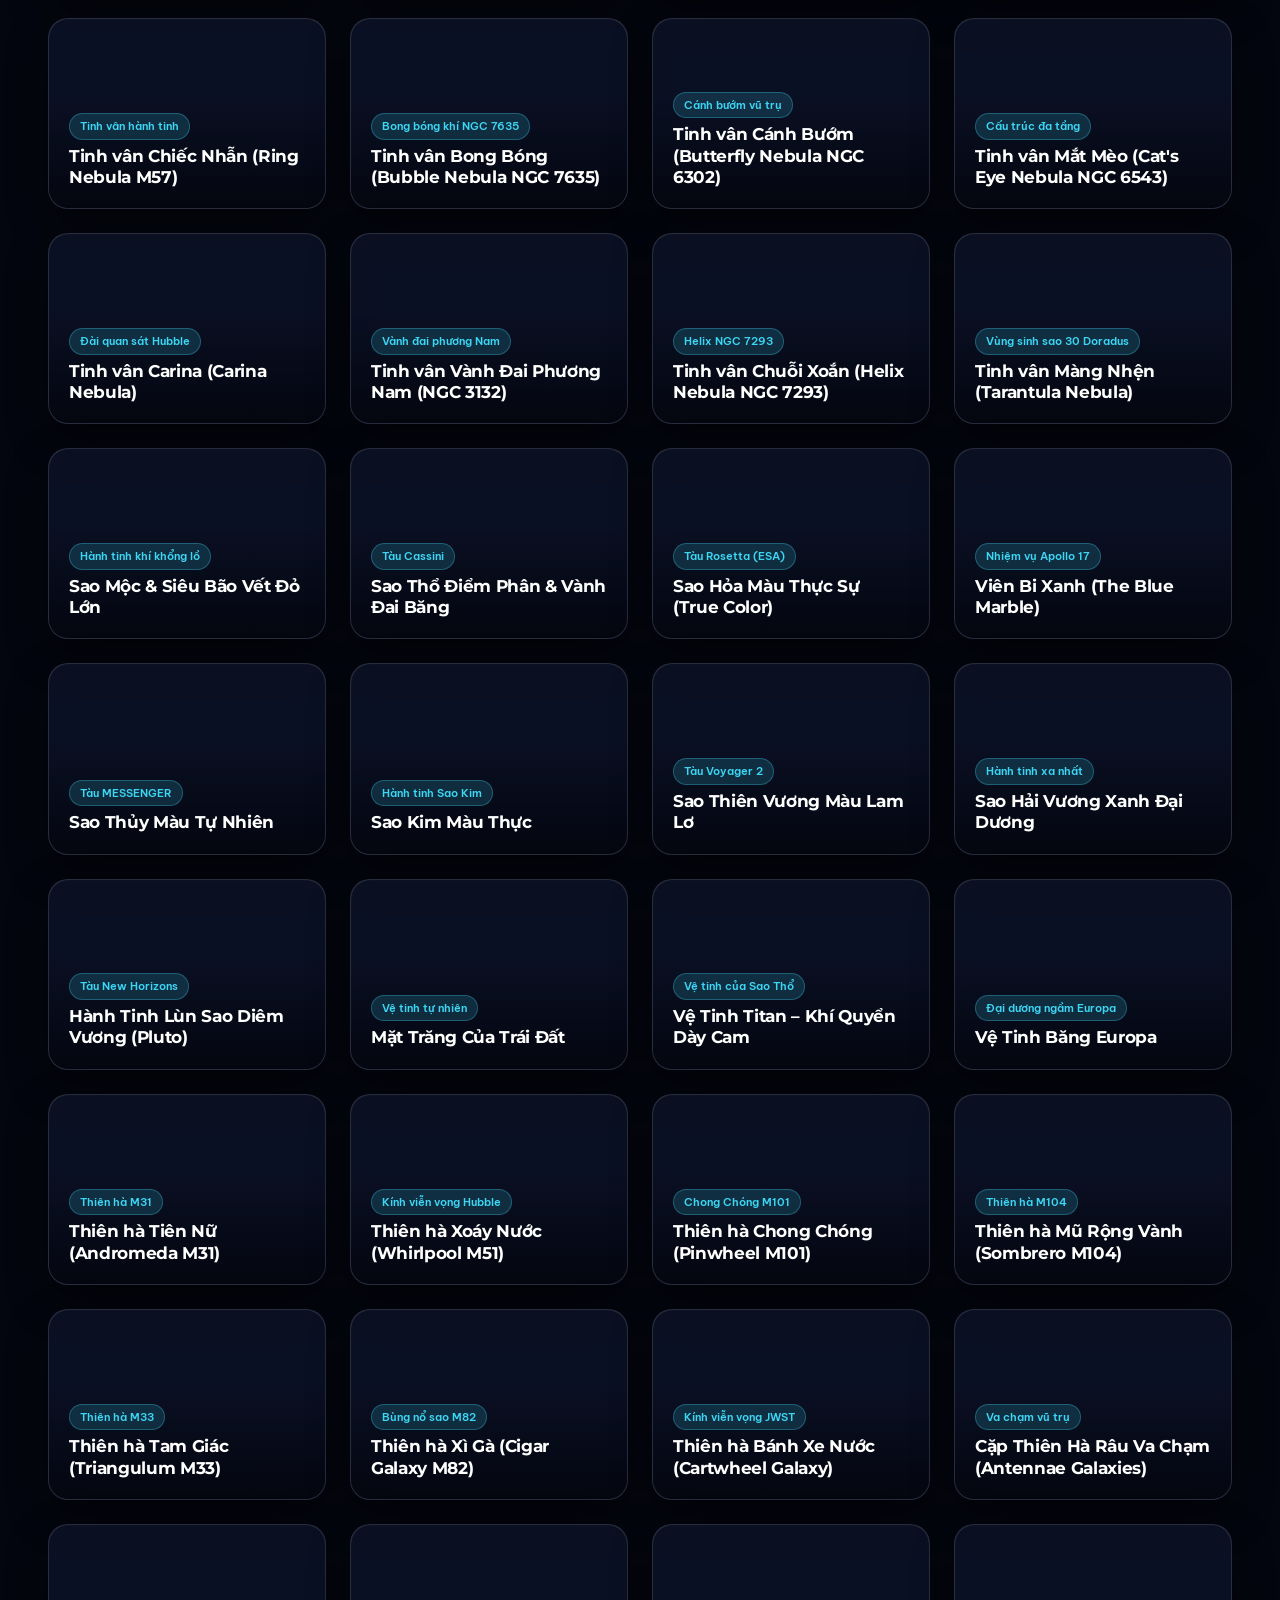
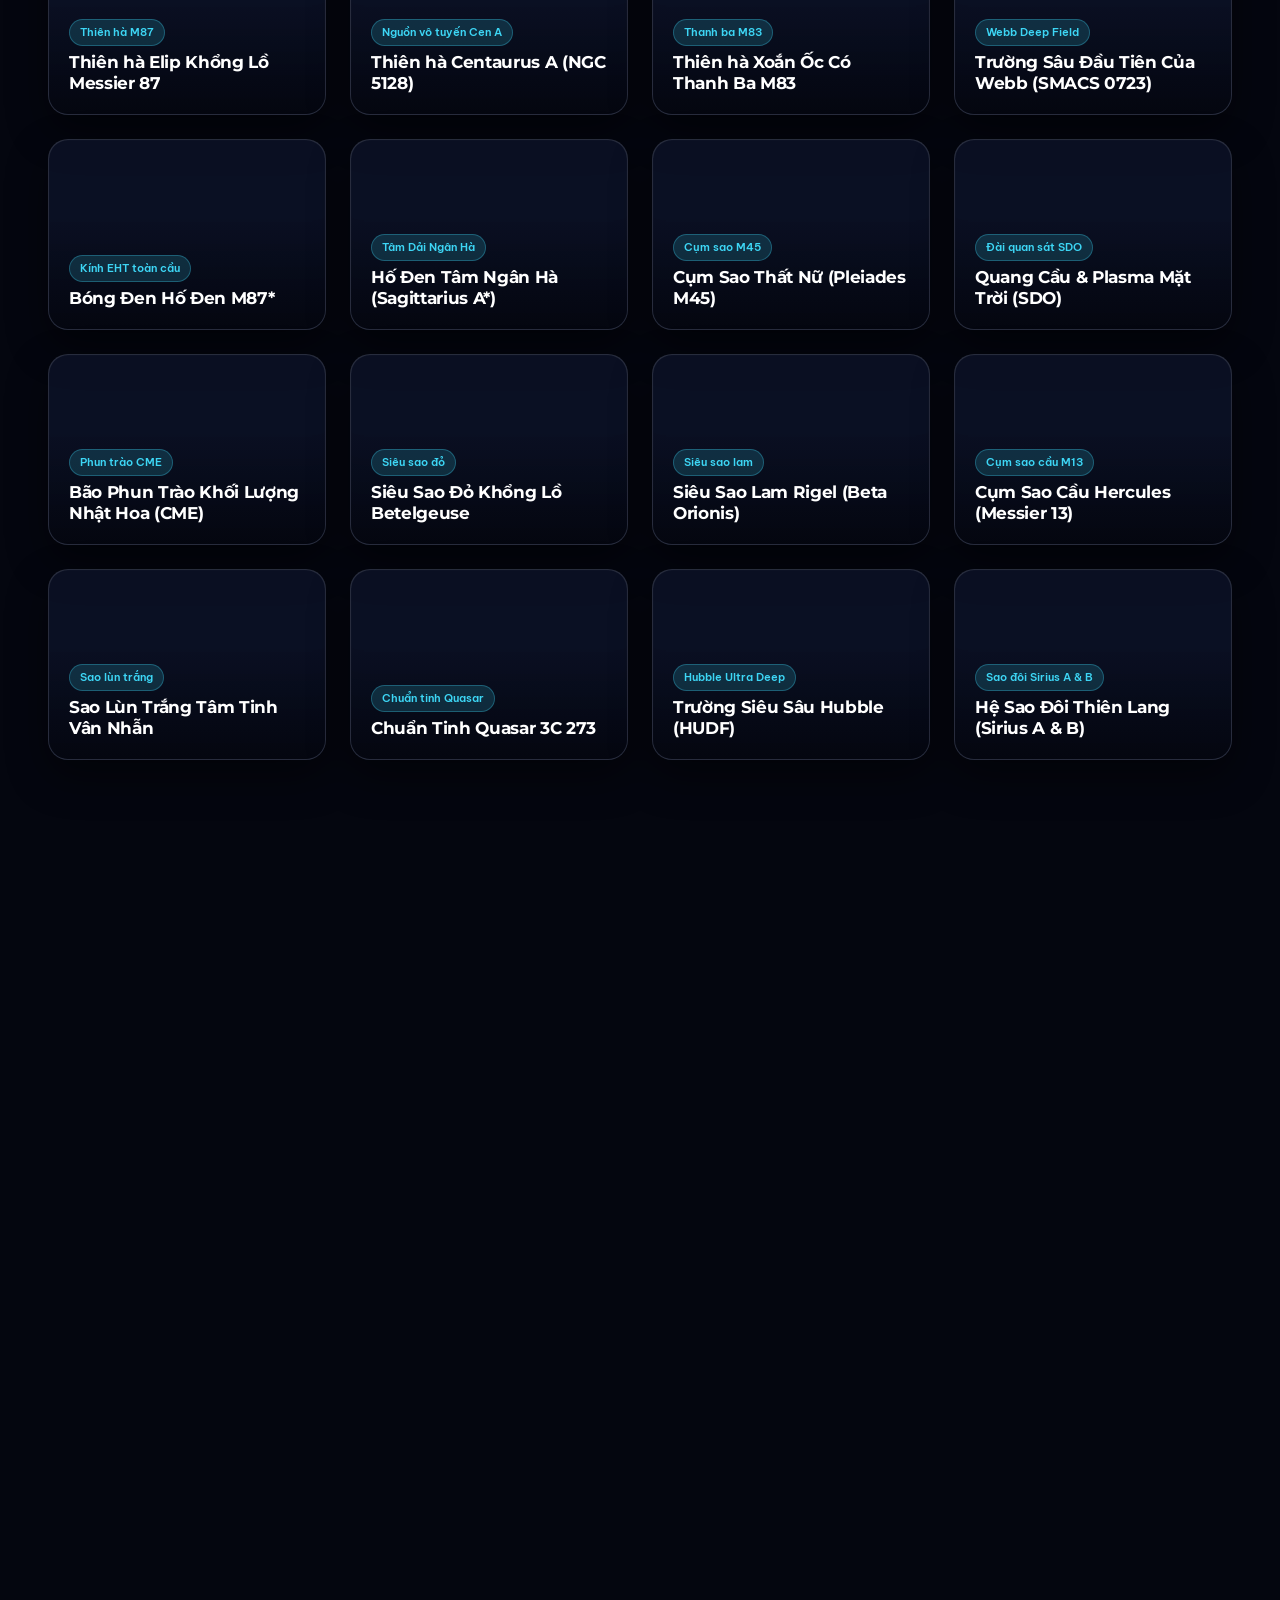
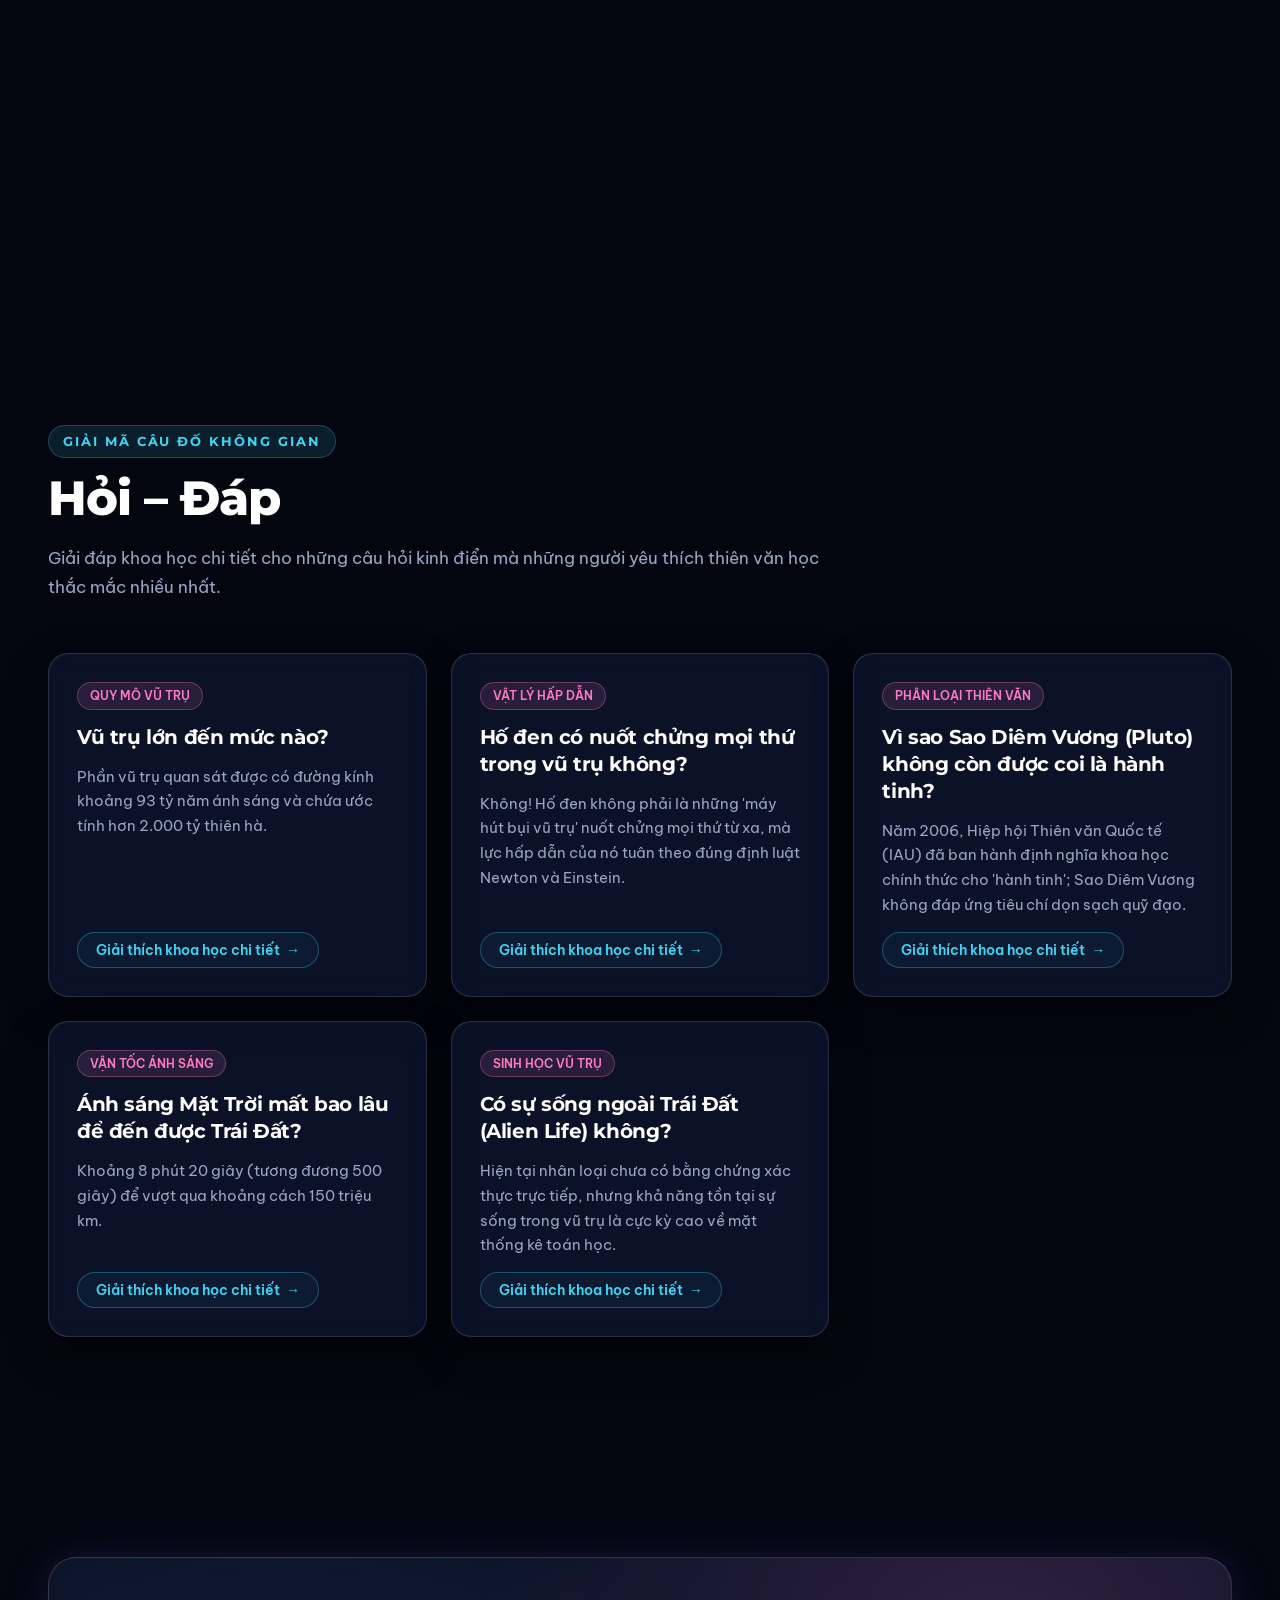
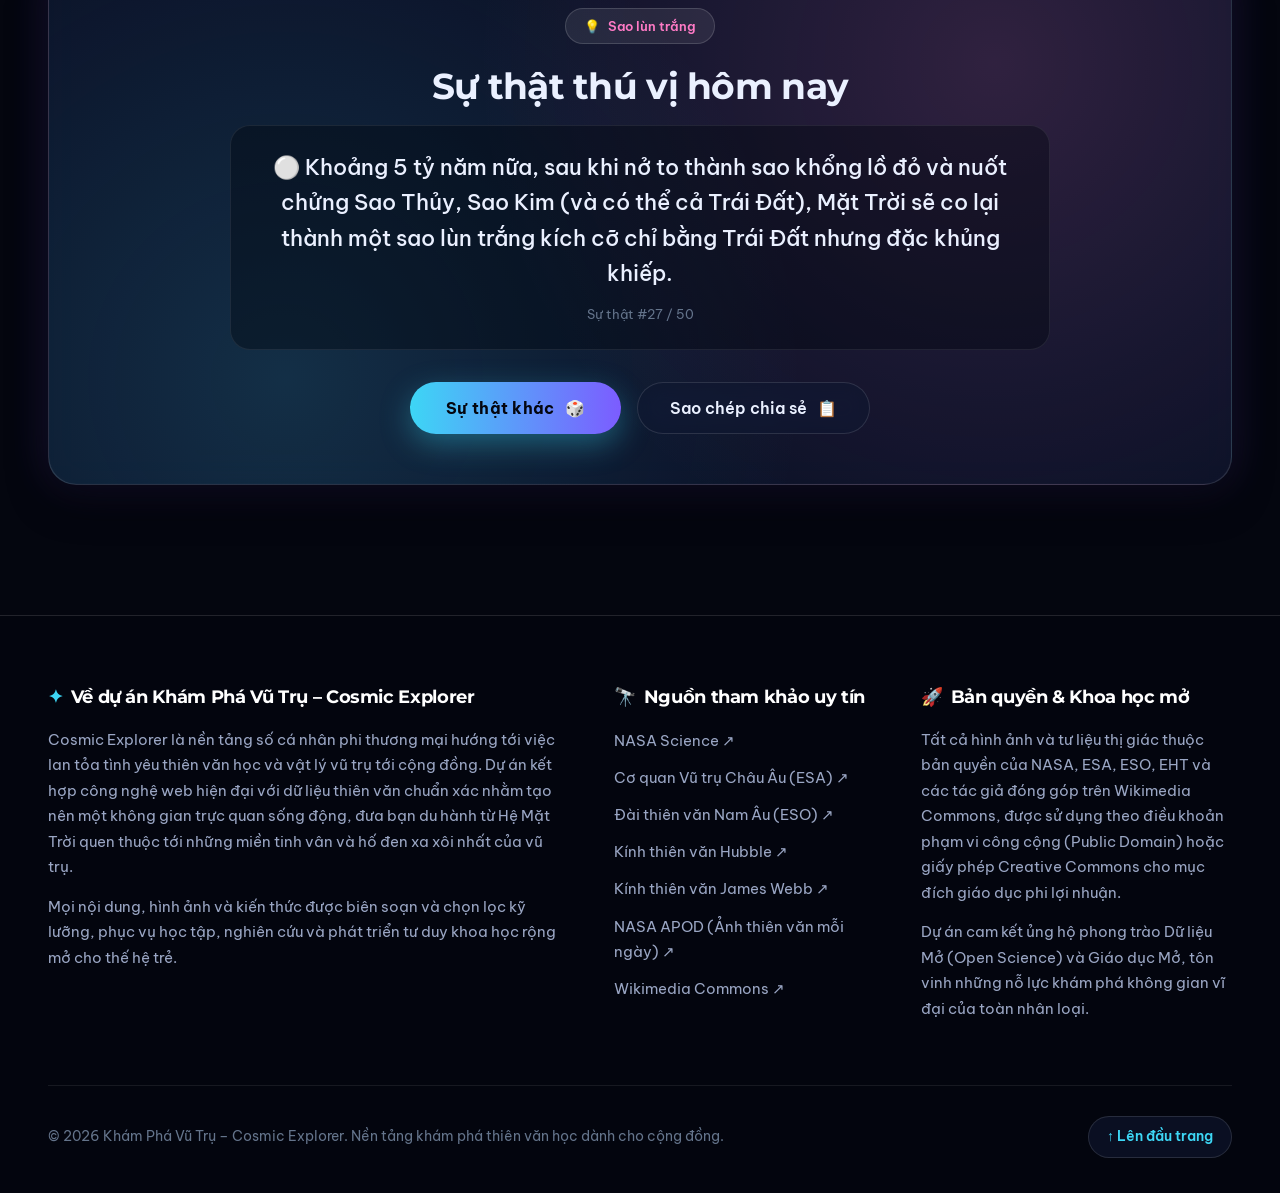
==== commit 11a184f8: "Add files via upload" ====
--- a/cosmos-exploration/index.html
+++ b/cosmos-exploration/index.html
@@ -36,7 +36,7 @@
   <link rel="stylesheet" href="https://cdnjs.cloudflare.com/ajax/libs/font-awesome/6.5.1/css/all.min.css" integrity="sha512-DTOQO9RWCH3ppGqcWaEA1BIZOC6xxalwEsw9c2QQeAIftl+Vegovlnee1c9QX4TctnWMn13TZye+giMm8e2LwA==" crossorigin="anonymous" referrerpolicy="no-referrer" />
 
   <!-- Stylesheet -->
-  <link rel="stylesheet" href="css/style.css" />
+  <link rel="stylesheet" href="css/style.css?v=2.2" />
 </head>
 <body>
   <!-- Canvas nền sao lấp lánh & sao băng rơi -->
@@ -655,7 +655,7 @@
   </div>
 
   <!-- Scripts -->
-  <script src="js/data.js"></script>
-  <script src="js/app.js"></script>
+  <script src="js/data.js?v=2.2"></script>
+  <script src="js/app.js?v=2.2"></script>
 </body>
 </html>
